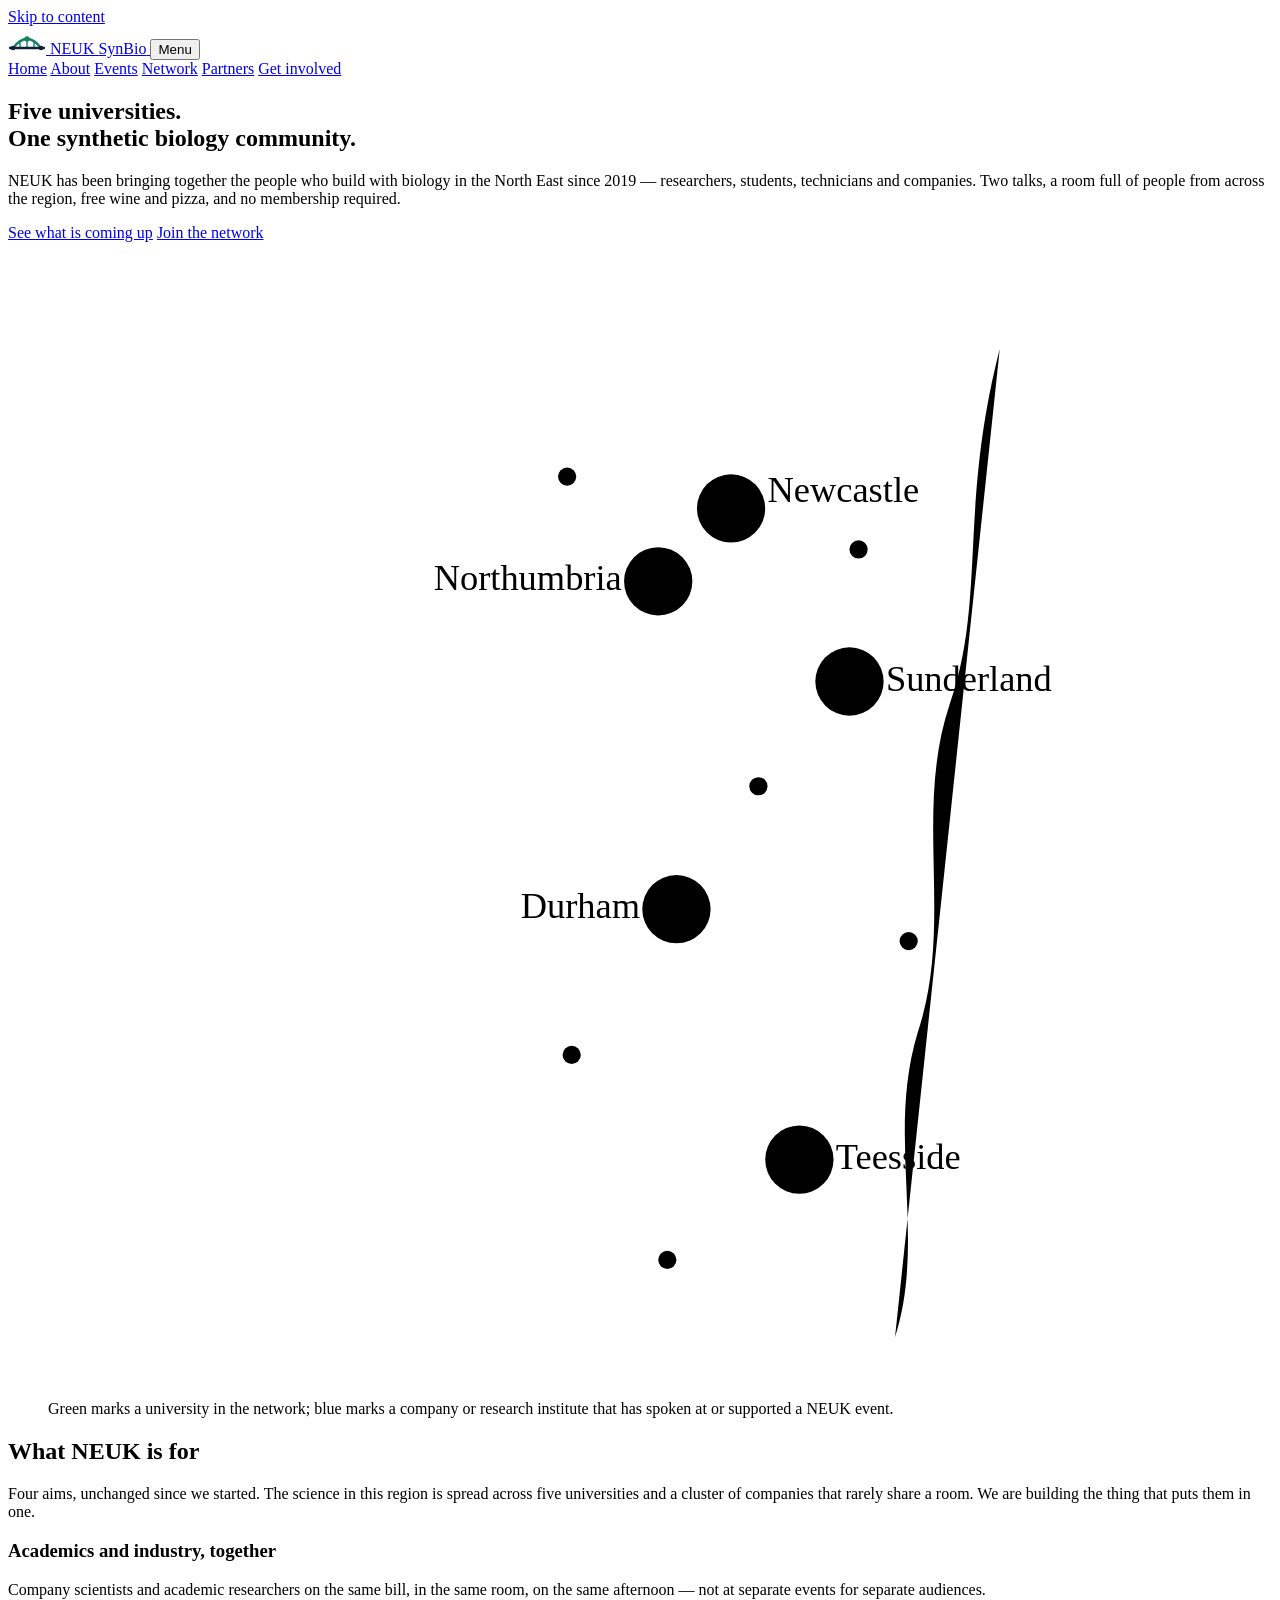
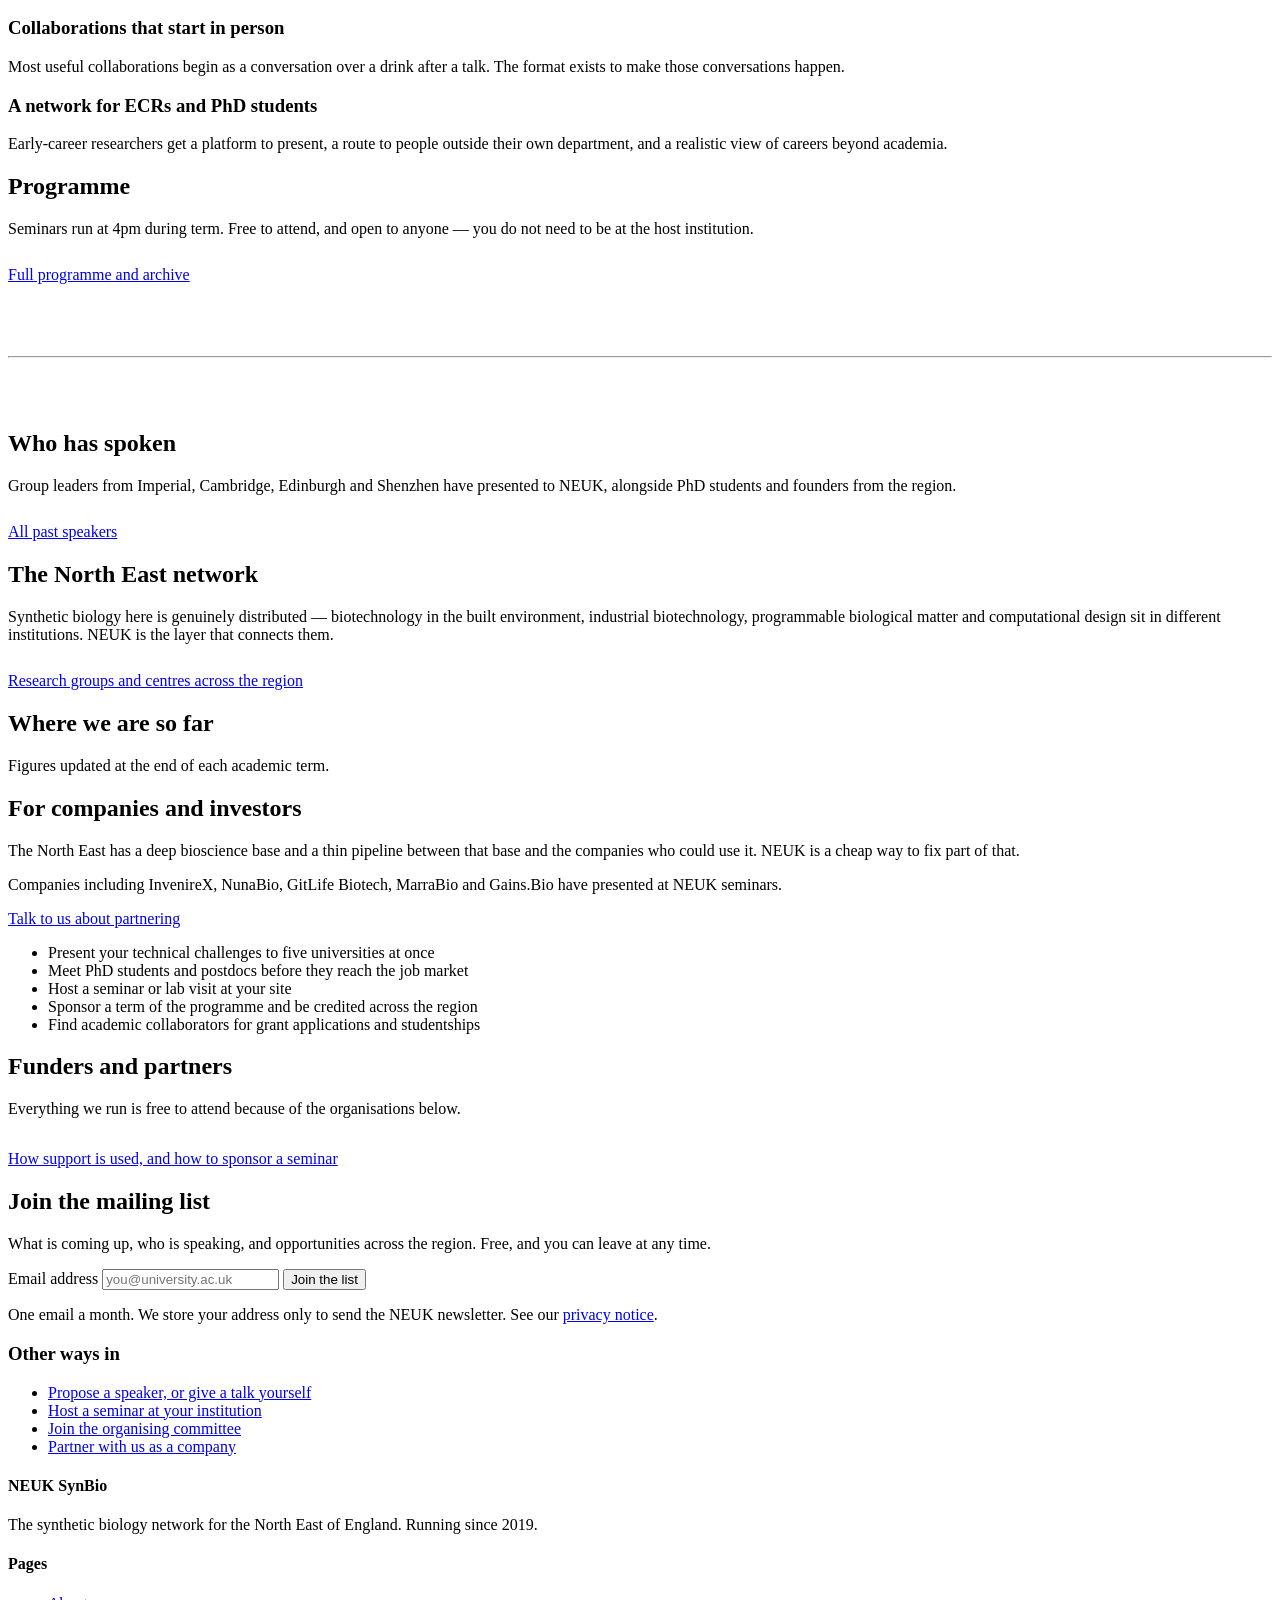
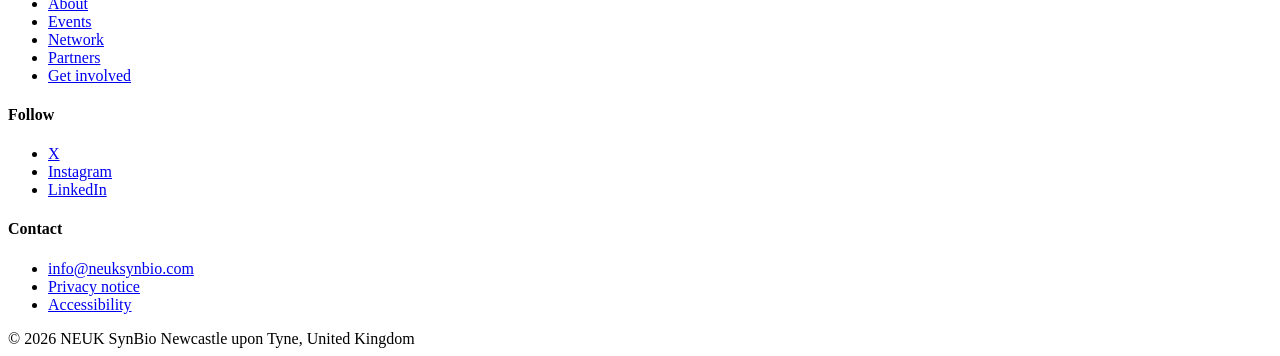
==== index.html @ 9b083d4d "Add files via upload" ====
<!DOCTYPE html>
<html lang="en-GB">
<head>
<meta charset="utf-8">
<meta name="viewport" content="width=device-width, initial-scale=1">
<title>NEUK SynBio &mdash; synthetic biology across the North East of England</title>
<meta name="description" content="NEUK SynBio connects synthetic biology researchers, students and companies across Newcastle, Northumbria, Durham, Sunderland and Teesside. Free seminars since 2019.">
<meta property="og:title" content="NEUK SynBio &mdash; synthetic biology across the North East of England">
<meta property="og:description" content="NEUK SynBio connects synthetic biology researchers, students and companies across Newcastle, Northumbria, Durham, Sunderland and Teesside. Free seminars since 2019.">
<meta property="og:type" content="website">
<meta property="og:locale" content="en_GB">
<link rel="preconnect" href="https://fonts.googleapis.com">
<link rel="preconnect" href="https://fonts.gstatic.com" crossorigin>
<link href="https://fonts.googleapis.com/css2?family=IBM+Plex+Sans:wght@400;500;600&family=Space+Grotesk:wght@500;600;700&display=swap" rel="stylesheet">
<link rel="icon" href="assets/img/favicon.svg" type="image/svg+xml">
<link rel="stylesheet" href="assets/css/styles.css">
</head>

<body>
<a class="skip" href="#main">Skip to content</a>
<header class="site-header">
  <div class="wrap">
    <a class="brand" href="index.html">
      <svg width="38" height="28" viewBox="0 0 38 28" aria-hidden="true" focusable="false">
        <path d="M5 22 Q19 4 33 22" fill="none" stroke="#148457" stroke-width="2.3" stroke-linecap="round"/>
        <path d="M12 15.3V22M19 13.2V22M26 15.3V22" stroke="#0B7E96" stroke-width="1.4"/>
        <path d="M2 22H36" stroke="#0E2033" stroke-width="2.3" stroke-linecap="round"/>
        <circle cx="19" cy="13" r="2.7" fill="#148457"/>
        <circle cx="5" cy="22" r="2.3" fill="#0E2033"/>
        <circle cx="33" cy="22" r="2.3" fill="#0E2033"/>
      </svg>
      NEUK <span>SynBio</span>
    </a>
    <button class="nav-toggle" aria-expanded="false" aria-controls="primary-nav">Menu</button>
    <nav class="nav" id="primary-nav" aria-label="Main">
      <a href="index.html" aria-current="page">Home</a>
      <a href="about.html">About</a>
      <a href="events.html">Events</a>
      <a href="network.html">Network</a>
      <a href="partners.html">Partners</a>
      <a class="btn btn-primary" href="get-involved.html">Get involved</a>
    </nav>
  </div>
</header>

<main id="main">

  <section class="hero">
    <div class="wrap hero-grid">
      <div>
        <h1>Five universities.<br>One synthetic biology community.</h1>
        <p class="hero-lede">
          NEUK has been bringing together the people who build with biology in the
          North East since 2019 &mdash; researchers, students, technicians and companies.
          Two talks, a room full of people from across the region, free wine and pizza,
          and no membership required.
        </p>
        <div class="hero-actions">
          <a class="btn btn-primary" href="events.html">See what is coming up</a>
          <a class="btn btn-secondary" href="get-involved.html">Join the network</a>
        </div>
      </div>

      <figure class="hero-figure">
        <svg viewBox="0 0 520 500" role="img"
             aria-label="Map of the North East of England showing synthetic biology research at Newcastle, Northumbria, Sunderland, Durham and Teesside universities, connected to each other and to industry partners.">
          <path class="map-coast" d="M418 40 C 400 110, 412 150, 396 196 C 380 244, 398 292, 382 340 C 368 386, 386 430, 372 474"/>
          <g>
            <path class="map-edge" d="M300 110 L268 142"/>
            <path class="map-edge" d="M300 110 L352 186"/>
            <path class="map-edge" d="M268 142 L276 286"/>
            <path class="map-edge" d="M352 186 L276 286"/>
            <path class="map-edge" d="M276 286 L330 396"/>
            <path class="map-edge" d="M352 186 L330 396"/>
            <path class="map-edge" d="M300 110 L276 286"/>
            <path class="map-edge" d="M268 142 L228 96"/>
            <path class="map-edge" d="M300 110 L356 128"/>
            <path class="map-edge" d="M352 186 L312 232"/>
            <path class="map-edge" d="M276 286 L230 350"/>
            <path class="map-edge" d="M330 396 L378 300"/>
            <path class="map-edge" d="M330 396 L272 440"/>
          </g>
          <g>
            <circle class="map-node-ind" cx="228" cy="96"  r="4"/>
            <circle class="map-node-ind" cx="356" cy="128" r="4"/>
            <circle class="map-node-ind" cx="312" cy="232" r="4"/>
            <circle class="map-node-ind" cx="230" cy="350" r="4"/>
            <circle class="map-node-ind" cx="378" cy="300" r="4"/>
            <circle class="map-node-ind" cx="272" cy="440" r="4"/>
          </g>
          <g>
            <circle class="map-halo" cx="300" cy="110" r="15"/>
            <circle class="map-node-uni" cx="300" cy="110" r="7"/>
            <text class="map-label" x="316" y="107">Newcastle</text>
            <circle class="map-halo" cx="268" cy="142" r="15"/>
            <circle class="map-node-uni" cx="268" cy="142" r="7"/>
            <text class="map-label" x="252" y="146" text-anchor="end">Northumbria</text>
            <circle class="map-halo" cx="352" cy="186" r="15"/>
            <circle class="map-node-uni" cx="352" cy="186" r="7"/>
            <text class="map-label" x="368" y="190">Sunderland</text>
            <circle class="map-halo" cx="276" cy="286" r="15"/>
            <circle class="map-node-uni" cx="276" cy="286" r="7"/>
            <text class="map-label" x="260" y="290" text-anchor="end">Durham</text>
            <circle class="map-halo" cx="330" cy="396" r="15"/>
            <circle class="map-node-uni" cx="330" cy="396" r="7"/>
            <text class="map-label" x="346" y="400">Teesside</text>
          </g>
        </svg>
        <figcaption>
          Green marks a university in the network; blue marks a company or research
          institute that has spoken at or supported a NEUK event.
        </figcaption>
      </figure>
    </div>
  </section>

  <section class="tight" style="padding-top:0">
    <div class="wrap">
      <div class="next-event" id="next-event"></div>
    </div>
  </section>

  <section>
    <div class="wrap">
      <div class="section-head">
        <h2>What NEUK is for</h2>
        <p>
          Four aims, unchanged since we started. The science in this region is spread
          across five universities and a cluster of companies that rarely share a room.
          We are building the thing that puts them in one.
        </p>
      </div>
      <div class="strands">
        <div class="strand">
          <h3>Academics and industry, together</h3>
          <p>
            Company scientists and academic researchers on the same bill, in the same
            room, on the same afternoon &mdash; not at separate events for separate audiences.
          </p>
        </div>
        <div class="strand">
          <h3>Collaborations that start in person</h3>
          <p>
            Most useful collaborations begin as a conversation over a drink after a talk.
            The format exists to make those conversations happen.
          </p>
        </div>
        <div class="strand">
          <h3>A network for ECRs and PhD students</h3>
          <p>
            Early-career researchers get a platform to present, a route to people outside
            their own department, and a realistic view of careers beyond academia.
          </p>
        </div>
      </div>
    </div>
  </section>

  <section class="band-surface">
    <div class="wrap">
      <div class="section-head">
        <h2>Programme</h2>
        <p>Seminars run at 4pm during term. Free to attend, and open to anyone &mdash; you do not need to be at the host institution.</p>
      </div>
      <ul class="event-list" id="home-upcoming"></ul>
      <p style="margin-top:1.75rem"><a href="events.html">Full programme and archive</a></p>

      <hr class="rule" style="margin:clamp(3rem,6vw,4.5rem) 0">

      <div class="section-head">
        <h2>Who has spoken</h2>
        <p>
          Group leaders from Imperial, Cambridge, Edinburgh and Shenzhen have presented
          to NEUK, alongside PhD students and founders from the region.
        </p>
      </div>
      <div class="card-grid" id="speakers"></div>
      <p style="margin-top:1.75rem"><a href="events.html#speakers">All past speakers</a></p>
    </div>
  </section>

  <section>
    <div class="wrap">
      <div class="section-head">
        <h2>The North East network</h2>
        <p>
          Synthetic biology here is genuinely distributed &mdash; biotechnology in the built
          environment, industrial biotechnology, programmable biological matter and
          computational design sit in different institutions. NEUK is the layer that connects them.
        </p>
      </div>
      <div class="institutions" id="institutions"></div>
      <p style="margin-top:1.75rem"><a href="network.html">Research groups and centres across the region</a></p>
    </div>
  </section>

  <section class="band-ink" id="impact">
    <div class="wrap">
      <div class="section-head">
        <h2>Where we are so far</h2>
        <p>Figures updated at the end of each academic term.</p>
      </div>
      <div class="figures" id="figures"></div>
    </div>
  </section>

  <section class="band-surface">
    <div class="wrap split">
      <div>
        <h2>For companies and investors</h2>
        <p>
          The North East has a deep bioscience base and a thin pipeline between that base
          and the companies who could use it. NEUK is a cheap way to fix part of that.
        </p>
        <p>
          Companies including InvenireX, NunaBio, GitLife Biotech, MarraBio and Gains.Bio
          have presented at NEUK seminars.
        </p>
        <p style="margin-bottom:0">
          <a class="btn btn-secondary" href="get-involved.html#industry">Talk to us about partnering</a>
        </p>
      </div>
      <div>
        <ul class="checklist">
          <li>Present your technical challenges to five universities at once</li>
          <li>Meet PhD students and postdocs before they reach the job market</li>
          <li>Host a seminar or lab visit at your site</li>
          <li>Sponsor a term of the programme and be credited across the region</li>
          <li>Find academic collaborators for grant applications and studentships</li>
        </ul>
      </div>
    </div>
  </section>

  <section>
    <div class="wrap">
      <div class="section-head">
        <h2>Funders and partners</h2>
        <p>Everything we run is free to attend because of the organisations below.</p>
      </div>
      <div id="partners"></div>
      <p style="margin-top:2rem"><a href="partners.html">How support is used, and how to sponsor a seminar</a></p>
    </div>
  </section>

  <section class="band-ink" id="get-involved">
    <div class="wrap split">
      <div>
        <h2>Join the mailing list</h2>
        <p>
          What is coming up, who is speaking, and opportunities across the region.
          Free, and you can leave at any time.
        </p>
        <form class="signup" data-form="mailing list signup">
          <label class="visually-hidden" for="email">Email address</label>
          <input type="email" id="email" name="email" placeholder="you@university.ac.uk" required>
          <input type="hidden" name="_subject" value="NEUK mailing list signup">
          <button class="btn btn-primary" type="submit">Join the list</button>
        </form>
        <p class="form-note">
          One email a month. We store your address only to send the NEUK newsletter.
          See our <a href="privacy.html">privacy notice</a>.
        </p>
      </div>
      <div>
        <h3>Other ways in</h3>
        <ul class="checklist">
          <li><a href="get-involved.html#speak">Propose a speaker, or give a talk yourself</a></li>
          <li><a href="get-involved.html#host">Host a seminar at your institution</a></li>
          <li><a href="get-involved.html#committee">Join the organising committee</a></li>
          <li><a href="get-involved.html#industry">Partner with us as a company</a></li>
        </ul>
      </div>
    </div>
  </section>
</main>

<footer class="site-footer">
  <div class="wrap">
    <div class="footer-grid">
      <div>
        <h4>NEUK SynBio</h4>
        <p style="margin:0">The synthetic biology network for the North East of England. Running since 2019.</p>
      </div>
      <div>
        <h4>Pages</h4>
        <ul>
          <li><a href="about.html">About</a></li>
          <li><a href="events.html">Events</a></li>
          <li><a href="network.html">Network</a></li>
          <li><a href="partners.html">Partners</a></li>
          <li><a href="get-involved.html">Get involved</a></li>
        </ul>
      </div>
      <div>
        <h4>Follow</h4>
        <ul>
          <li><a data-social="twitter" href="https://x.com/neuk_synbio" rel="noopener">X</a></li>
          <li><a data-social="instagram" href="https://www.instagram.com/neuksynbio/" rel="noopener">Instagram</a></li>
          <li><a data-social="linkedin" href="#" rel="noopener">LinkedIn</a></li>
        </ul>
      </div>
      <div>
        <h4>Contact</h4>
        <ul>
          <li><a href="mailto:info@neuksynbio.com">info@neuksynbio.com</a></li>
          <li><a href="privacy.html">Privacy notice</a></li>
          <li><a href="accessibility.html">Accessibility</a></li>
        </ul>
      </div>
    </div>
    <div class="footer-bottom">
      <span>&copy; <span id="year">2026</span> NEUK SynBio</span>
      <span>Newcastle upon Tyne, United Kingdom</span>
    </div>
  </div>
</footer>

<script src="assets/js/data.js"></script>
<script src="assets/js/site.js"></script>
</body>
</html>
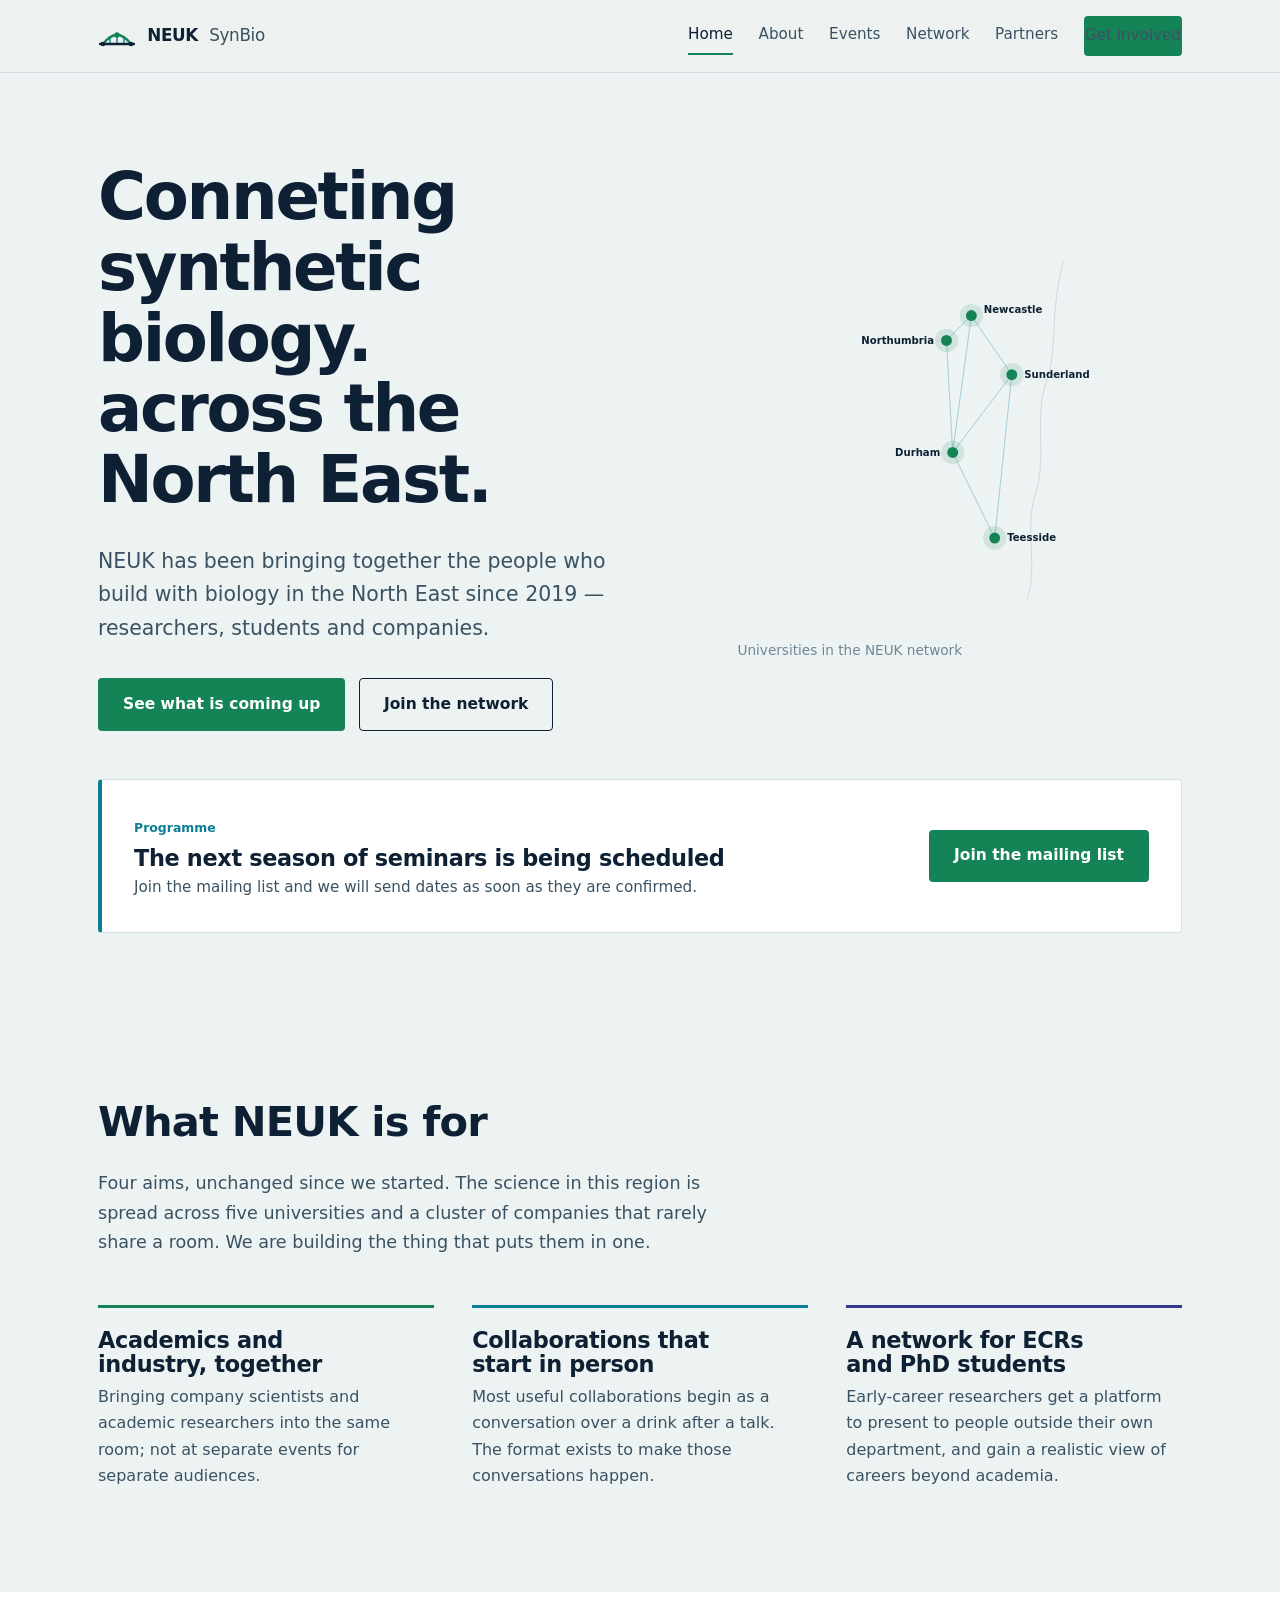
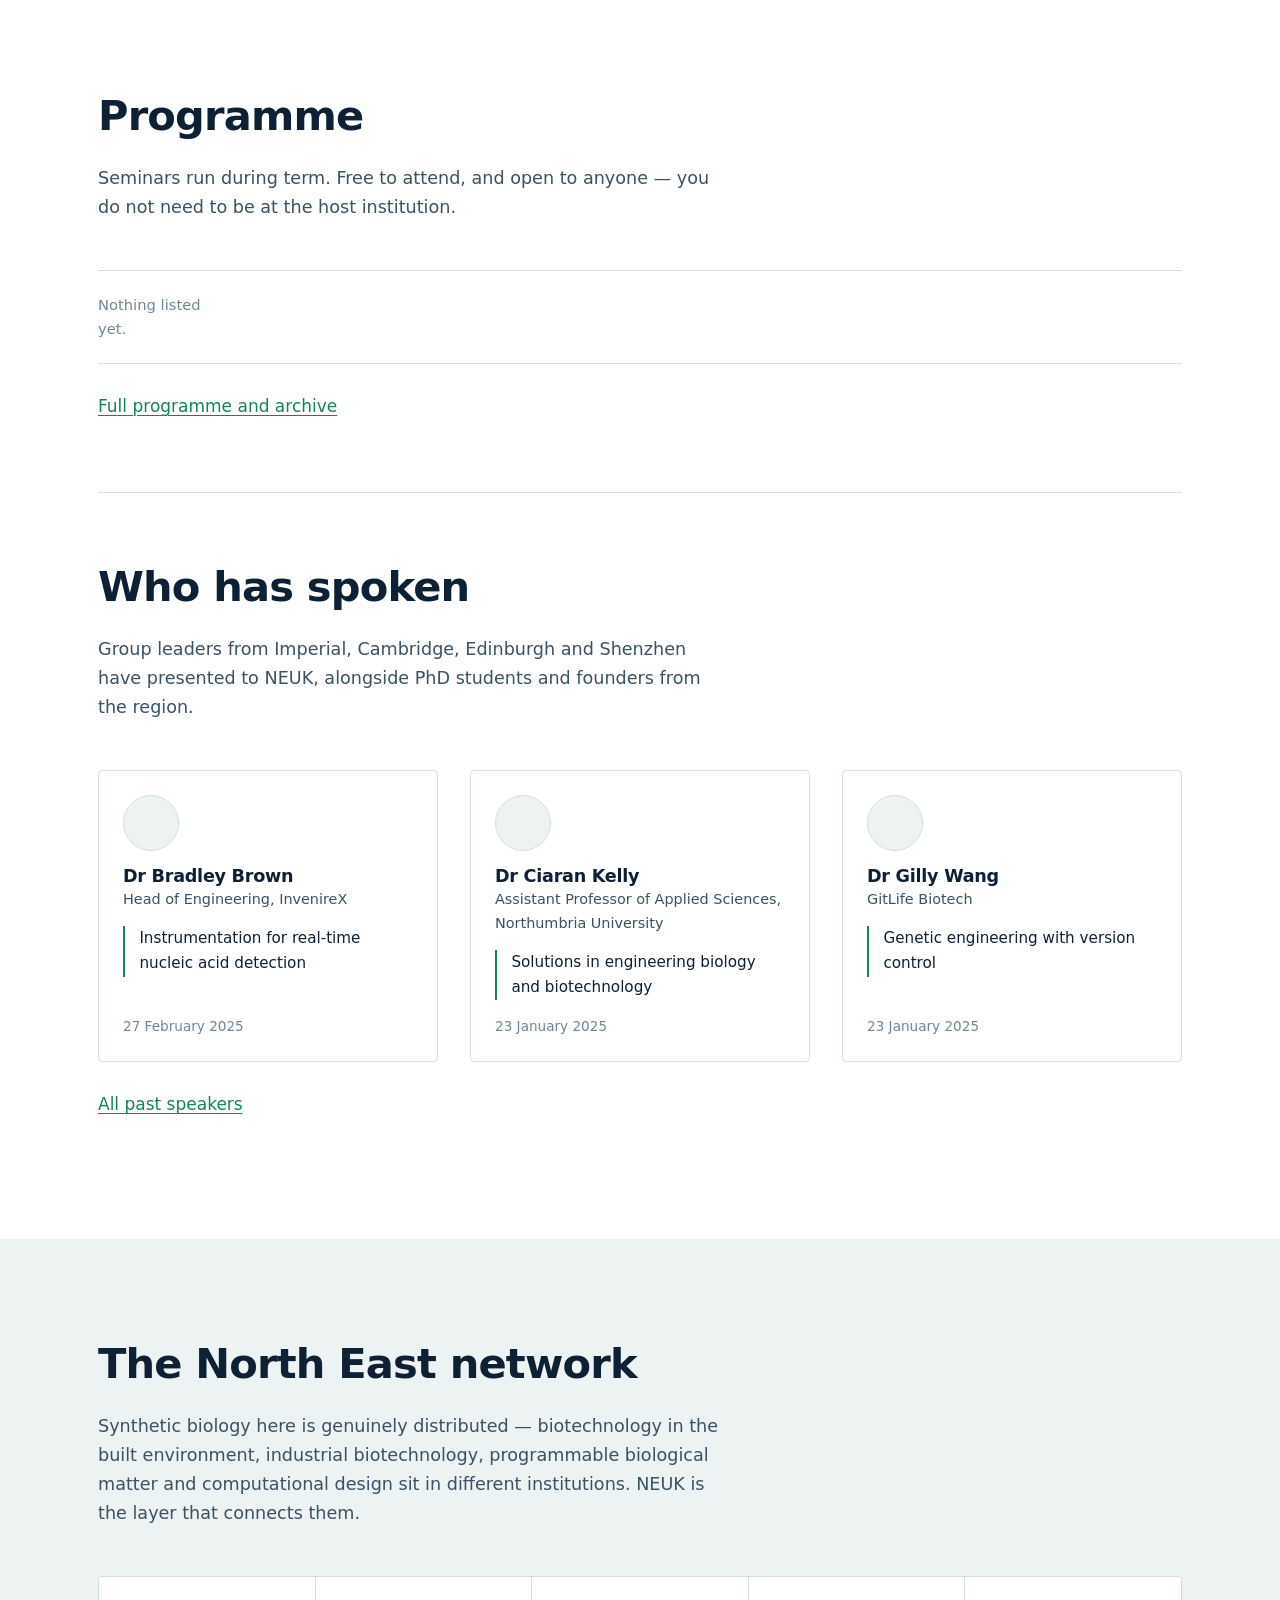
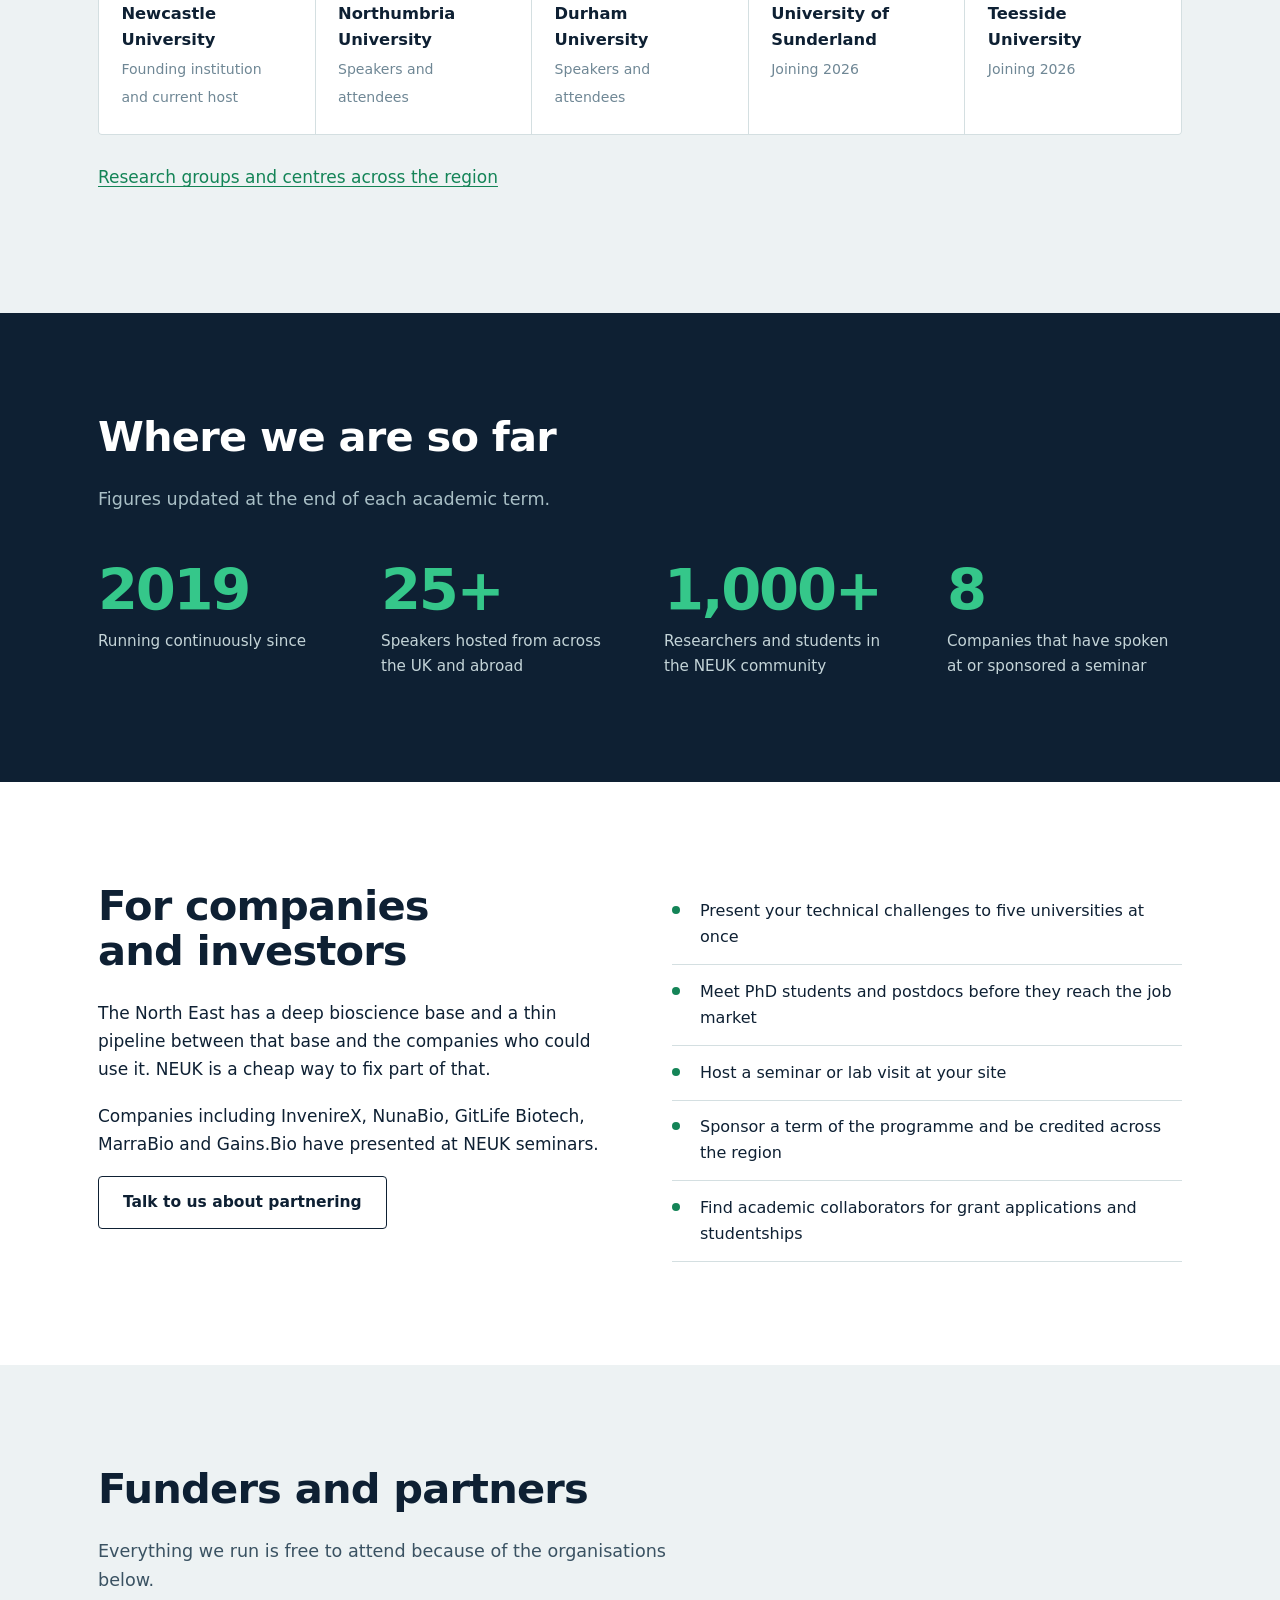
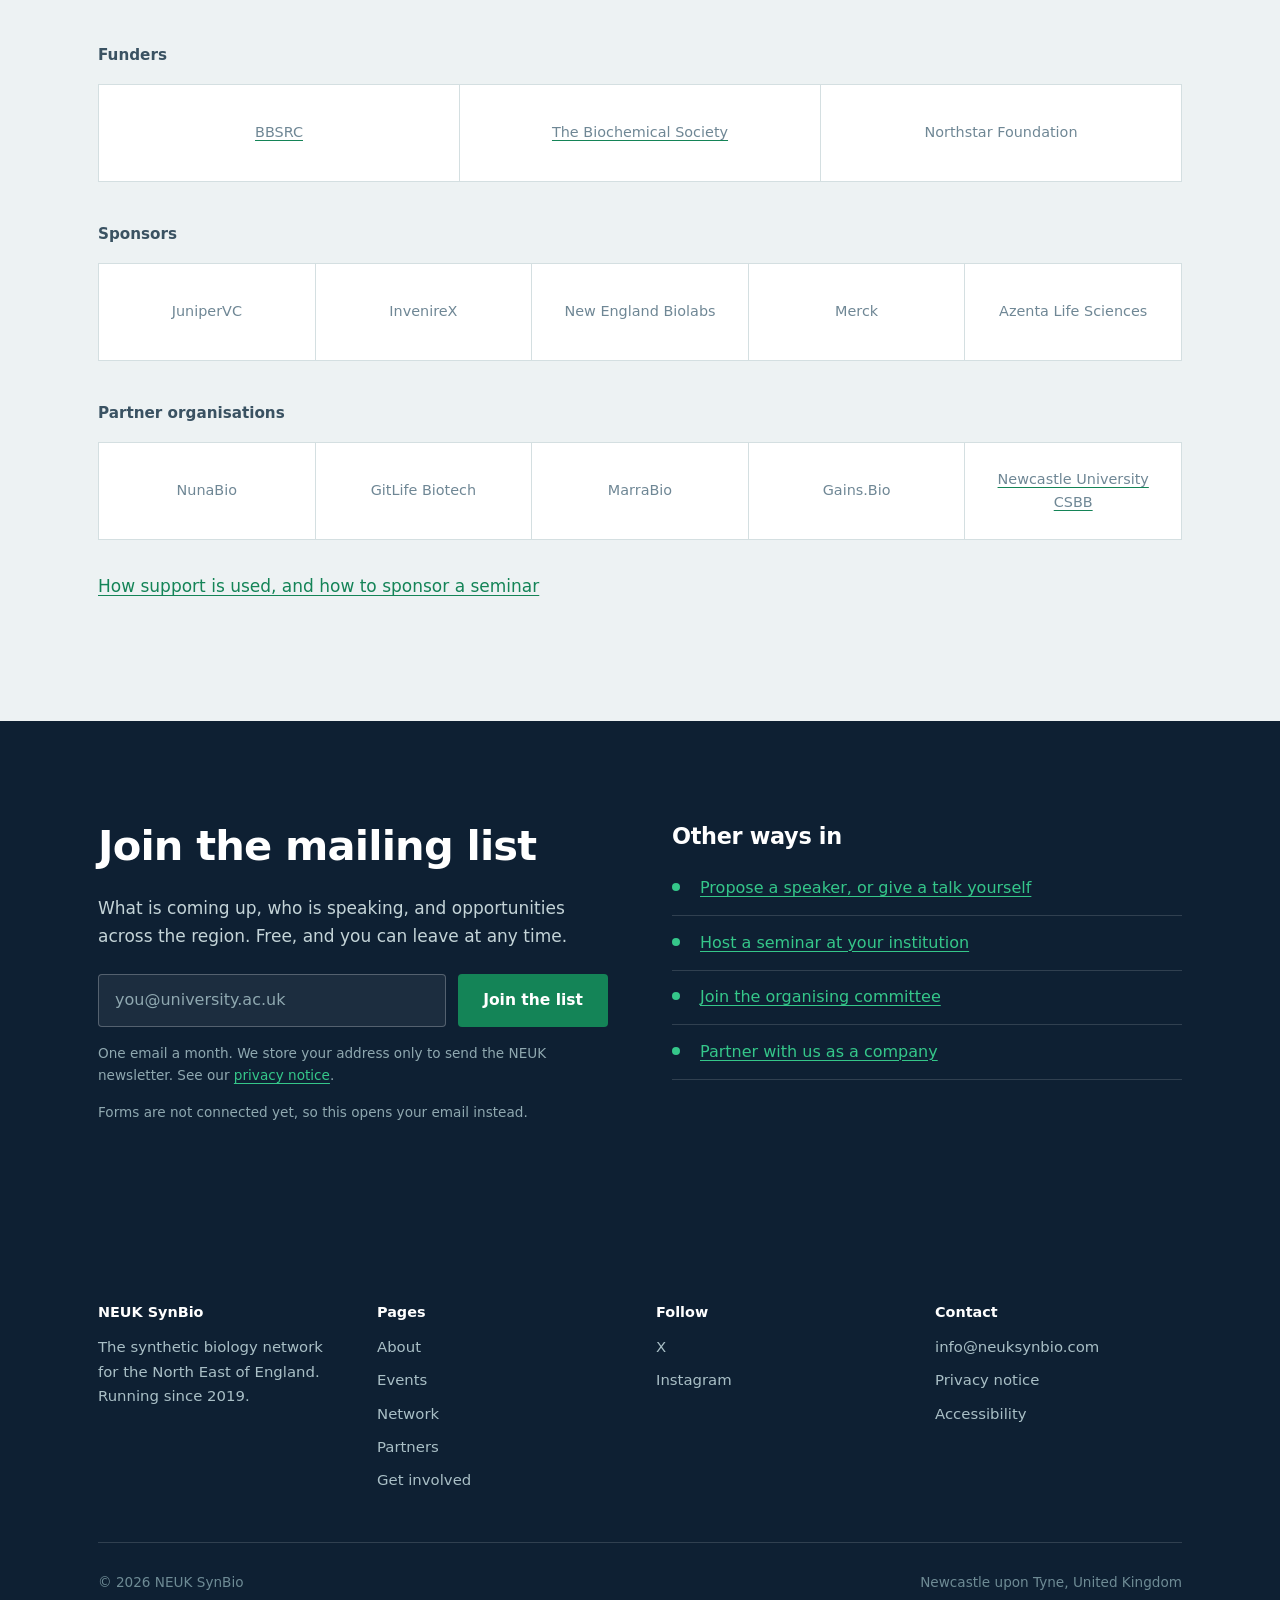
==== commit a1159083: "Revise text in index.html for improved messaging Updated text content for clarity and conciseness." ====
--- a/index.html
+++ b/index.html
@@ -48,12 +48,10 @@
   <section class="hero">
     <div class="wrap hero-grid">
       <div>
-        <h1>Five universities.<br>One synthetic biology community.</h1>
+        <h1>Conneting synthetic biology.<br>across the North East.</h1>
         <p class="hero-lede">
           NEUK has been bringing together the people who build with biology in the
-          North East since 2019 &mdash; researchers, students, technicians and companies.
-          Two talks, a room full of people from across the region, free wine and pizza,
-          and no membership required.
+          North East since 2019 &mdash; researchers, students and companies.
         </p>
         <div class="hero-actions">
           <a class="btn btn-primary" href="events.html">See what is coming up</a>
@@ -73,20 +71,6 @@
             <path class="map-edge" d="M276 286 L330 396"/>
             <path class="map-edge" d="M352 186 L330 396"/>
             <path class="map-edge" d="M300 110 L276 286"/>
-            <path class="map-edge" d="M268 142 L228 96"/>
-            <path class="map-edge" d="M300 110 L356 128"/>
-            <path class="map-edge" d="M352 186 L312 232"/>
-            <path class="map-edge" d="M276 286 L230 350"/>
-            <path class="map-edge" d="M330 396 L378 300"/>
-            <path class="map-edge" d="M330 396 L272 440"/>
-          </g>
-          <g>
-            <circle class="map-node-ind" cx="228" cy="96"  r="4"/>
-            <circle class="map-node-ind" cx="356" cy="128" r="4"/>
-            <circle class="map-node-ind" cx="312" cy="232" r="4"/>
-            <circle class="map-node-ind" cx="230" cy="350" r="4"/>
-            <circle class="map-node-ind" cx="378" cy="300" r="4"/>
-            <circle class="map-node-ind" cx="272" cy="440" r="4"/>
           </g>
           <g>
             <circle class="map-halo" cx="300" cy="110" r="15"/>
@@ -107,8 +91,7 @@
           </g>
         </svg>
         <figcaption>
-          Green marks a university in the network; blue marks a company or research
-          institute that has spoken at or supported a NEUK event.
+          Universities in the NEUK network
         </figcaption>
       </figure>
     </div>
@@ -134,8 +117,8 @@
         <div class="strand">
           <h3>Academics and industry, together</h3>
           <p>
-            Company scientists and academic researchers on the same bill, in the same
-            room, on the same afternoon &mdash; not at separate events for separate audiences.
+            Bringing company scientists and academic researchers into the same
+            room; not at separate events for separate audiences.
           </p>
         </div>
         <div class="strand">
@@ -148,8 +131,8 @@
         <div class="strand">
           <h3>A network for ECRs and PhD students</h3>
           <p>
-            Early-career researchers get a platform to present, a route to people outside
-            their own department, and a realistic view of careers beyond academia.
+            Early-career researchers get a platform to present to people outside
+            their own department, and gain a realistic view of careers beyond academia.
           </p>
         </div>
       </div>
@@ -160,7 +143,7 @@
     <div class="wrap">
       <div class="section-head">
         <h2>Programme</h2>
-        <p>Seminars run at 4pm during term. Free to attend, and open to anyone &mdash; you do not need to be at the host institution.</p>
+        <p>Seminars run during term. Free to attend, and open to anyone &mdash; you do not need to be at the host institution.</p>
       </div>
       <ul class="event-list" id="home-upcoming"></ul>
       <p style="margin-top:1.75rem"><a href="events.html">Full programme and archive</a></p>
--- a/assets/css/styles.css
+++ b/assets/css/styles.css
@@ -0,0 +1,613 @@
+/* ============================================================
+   NEUK SynBio — stylesheet
+   Edit colours and fonts in the :root block below.
+   Everything else you can leave alone.
+   ============================================================ */
+
+:root {
+  /* --- Colour ---------------------------------------------- */
+  /* Taken from NEUK's existing logos: the green/cyan of the helix mark
+     and the indigo of the Tyne Bridge mark. Darkened where needed so
+     text and buttons meet WCAG AA contrast. */
+  --ink:        #0E2033;   /* deep navy — text, dark sections     */
+  --ink-2:      #3A5262;   /* secondary text                      */
+  --ink-3:      #6F8795;   /* muted text, captions                */
+  --paper:      #EDF2F3;   /* page background                     */
+  --surface:    #FFFFFF;   /* cards, panels                       */
+  --line:       #D4DFE1;   /* hairlines, borders                  */
+
+  --brand:       #148457;  /* NEUK green — links, buttons, nodes  */
+  --brand-light: #35C78A;  /* the same green, for dark backgrounds*/
+  --accent:      #0B7E96;  /* cyan — "next event", network edges  */
+  --deep:        #343A8F;  /* bridge indigo — industry, structure */
+
+  --focus:      #35C78A;
+
+  /* --- Type ------------------------------------------------ */
+  --display: 'Space Grotesk', 'Segoe UI', system-ui, sans-serif;
+  --body:    'IBM Plex Sans', system-ui, -apple-system, sans-serif;
+
+  /* --- Layout ---------------------------------------------- */
+  --wrap: 1180px;
+  --gutter: clamp(1.25rem, 4vw, 3rem);
+  --radius: 4px;
+}
+
+/* ============================================================
+   Base
+   ============================================================ */
+
+*, *::before, *::after { box-sizing: border-box; }
+
+html { scroll-behavior: smooth; }
+@media (prefers-reduced-motion: reduce) {
+  html { scroll-behavior: auto; }
+  *, *::before, *::after {
+    animation-duration: .01ms !important;
+    animation-iteration-count: 1 !important;
+    transition-duration: .01ms !important;
+  }
+}
+
+body {
+  margin: 0;
+  background: var(--paper);
+  color: var(--ink);
+  font-family: var(--body);
+  font-size: 1.0625rem;
+  line-height: 1.65;
+  font-feature-settings: 'tnum' 0;
+  -webkit-font-smoothing: antialiased;
+}
+
+h1, h2, h3, h4 {
+  font-family: var(--display);
+  font-weight: 600;
+  line-height: 1.08;
+  letter-spacing: -0.02em;
+  margin: 0 0 .6em;
+  text-wrap: balance;
+}
+
+h1 { font-size: clamp(2.4rem, 5.6vw, 4.1rem); letter-spacing: -0.035em; }
+h2 { font-size: clamp(1.75rem, 3.4vw, 2.6rem); }
+h3 { font-size: clamp(1.15rem, 1.9vw, 1.4rem); letter-spacing: -0.015em; }
+
+p { margin: 0 0 1.1em; max-width: 68ch; }
+
+a { color: var(--brand); text-decoration-thickness: 1px; text-underline-offset: 3px; }
+a:hover { color: var(--ink); }
+
+:focus-visible {
+  outline: 3px solid var(--focus);
+  outline-offset: 3px;
+  border-radius: 2px;
+}
+
+img, svg { max-width: 100%; }
+
+.wrap {
+  width: 100%;
+  max-width: var(--wrap);
+  margin-inline: auto;
+  padding-inline: var(--gutter);
+}
+
+.skip {
+  position: absolute; left: -9999px;
+  background: var(--ink); color: #fff;
+  padding: .75rem 1.25rem; z-index: 200;
+}
+.skip:focus { left: 1rem; top: 1rem; }
+
+/* ============================================================
+   Header
+   ============================================================ */
+
+.site-header {
+  position: sticky; top: 0; z-index: 100;
+  background: rgba(237, 242, 241, .88);
+  backdrop-filter: blur(10px);
+  border-bottom: 1px solid var(--line);
+}
+
+.site-header .wrap {
+  display: flex; align-items: center; gap: 2rem;
+  min-height: 72px;
+}
+
+.brand {
+  display: inline-flex; align-items: center; gap: .7rem;
+  text-decoration: none; color: var(--ink);
+  font-family: var(--display); font-weight: 700;
+  font-size: 1.05rem; letter-spacing: -0.02em;
+  margin-right: auto;
+}
+.brand span { font-weight: 400; color: var(--ink-2); }
+.brand:hover { color: var(--ink); }
+
+.nav { display: flex; align-items: center; gap: 1.6rem; }
+.nav a {
+  color: var(--ink-2); text-decoration: none;
+  font-size: .95rem; font-weight: 500;
+  padding: .35rem 0;
+  border-bottom: 2px solid transparent;
+}
+.nav a:hover, .nav a[aria-current="page"] {
+  color: var(--ink); border-bottom-color: var(--brand);
+}
+
+.nav-toggle {
+  display: none;
+  background: none; border: 1px solid var(--line);
+  border-radius: var(--radius);
+  padding: .5rem .7rem; cursor: pointer;
+  font: inherit; font-size: .9rem; color: var(--ink);
+}
+
+@media (max-width: 860px) {
+  .nav-toggle { display: block; }
+  .nav {
+    display: none;
+    position: absolute; inset: 72px 0 auto 0;
+    flex-direction: column; align-items: stretch; gap: 0;
+    background: var(--surface);
+    border-bottom: 1px solid var(--line);
+    padding: .5rem var(--gutter) 1.25rem;
+  }
+  .nav.open { display: flex; }
+  .nav a { padding: .85rem 0; border-bottom: 1px solid var(--line); }
+  .nav .btn { margin-top: .9rem; text-align: center; border-bottom: none; }
+}
+
+/* ============================================================
+   Buttons
+   ============================================================ */
+
+.btn {
+  display: inline-block;
+  font-family: var(--body); font-weight: 600; font-size: .97rem;
+  padding: .78rem 1.5rem;
+  border-radius: var(--radius);
+  border: 1.5px solid transparent;
+  text-decoration: none;
+  cursor: pointer;
+  transition: background-color .15s, color .15s, border-color .15s;
+}
+.btn-primary { background: var(--brand); color: #fff; }
+.btn-primary:hover { background: #0E6440; color: #fff; }
+.btn-secondary { background: transparent; color: var(--ink); border-color: var(--ink); }
+.btn-secondary:hover { background: var(--ink); color: var(--paper); }
+.btn-onDark { background: transparent; color: var(--paper); border-color: rgba(255,255,255,.45); }
+.btn-onDark:hover { background: var(--paper); color: var(--ink); }
+
+/* ============================================================
+   Section rhythm
+   ============================================================ */
+
+section { padding-block: clamp(3.5rem, 8vw, 6.5rem); }
+section.tight { padding-block: clamp(2.5rem, 5vw, 4rem); }
+
+.band-ink { background: var(--ink); color: var(--paper); }
+.band-ink h2, .band-ink h3 { color: #fff; }
+.band-ink p { color: #C4D4D8; }
+.band-ink a { color: var(--brand-light); }
+
+.band-surface { background: var(--surface); }
+
+.section-head { max-width: 58ch; margin-bottom: clamp(2rem, 4vw, 3rem); }
+.section-head p { color: var(--ink-2); font-size: 1.1rem; }
+.band-ink .section-head p { color: #A9BFC6; }
+
+.rule {
+  height: 1px; background: var(--line);
+  border: 0; margin: 0;
+}
+
+/* ============================================================
+   Hero — headline + live network map
+   ============================================================ */
+
+.hero { padding-block: clamp(3rem, 7vw, 5.5rem) clamp(2rem, 4vw, 3rem); }
+
+.hero-grid {
+  display: grid;
+  grid-template-columns: minmax(0, 1.05fr) minmax(0, .95fr);
+  gap: clamp(2rem, 5vw, 4.5rem);
+  align-items: center;
+}
+
+.hero h1 { margin-bottom: .45em; }
+
+.hero-lede {
+  font-size: clamp(1.1rem, 1.6vw, 1.28rem);
+  color: var(--ink-2);
+  max-width: 46ch;
+}
+
+.hero-actions { display: flex; flex-wrap: wrap; gap: .85rem; margin-top: 2rem; }
+
+.hero-figure { position: relative; }
+.hero-figure figcaption {
+  font-size: .85rem; color: var(--ink-3);
+  margin-top: .75rem; max-width: 34ch;
+}
+
+@media (max-width: 900px) {
+  .hero-grid { grid-template-columns: 1fr; }
+  .hero-figure { max-width: 420px; }
+}
+
+/* map internals */
+.map-edge {
+  stroke: var(--accent); stroke-width: 1.1; fill: none; opacity: .38;
+  stroke-dasharray: 400; stroke-dashoffset: 400;
+  animation: draw 1.5s ease-out forwards;
+}
+.map-edge:nth-of-type(even) { animation-delay: .18s; }
+@keyframes draw { to { stroke-dashoffset: 0; } }
+@media (prefers-reduced-motion: reduce) {
+  .map-edge { stroke-dashoffset: 0; animation: none; }
+}
+.map-node-uni { fill: var(--brand); }
+.map-node-ind { fill: var(--deep); }
+.map-halo { fill: var(--brand); opacity: .13; }
+.map-label {
+  font-family: var(--body); font-size: 13px; font-weight: 600;
+  fill: var(--ink);
+}
+.map-coast { fill: none; stroke: var(--ink-3); stroke-width: 1; opacity: .3; }
+
+/* ============================================================
+   Next event strip
+   ============================================================ */
+
+.next-event {
+  background: var(--surface);
+  border: 1px solid var(--line);
+  border-left: 4px solid var(--accent);
+  border-radius: var(--radius);
+  padding: clamp(1.5rem, 3vw, 2rem);
+  display: grid;
+  grid-template-columns: auto 1fr auto;
+  gap: clamp(1.25rem, 3vw, 2.5rem);
+  align-items: center;
+}
+.next-event .when {
+  text-align: center; min-width: 76px;
+  border-right: 1px solid var(--line); padding-right: 1.5rem;
+}
+.next-event .when .d {
+  font-family: var(--display); font-size: 2.4rem; font-weight: 700;
+  line-height: 1; display: block; letter-spacing: -0.04em;
+}
+.next-event .when .m { font-size: .9rem; color: var(--ink-2); }
+.next-event h3 { margin-bottom: .3rem; }
+.next-event .meta { color: var(--ink-2); font-size: .95rem; margin: 0; }
+.next-event .tag {
+  display: inline-block; font-size: .78rem; font-weight: 600;
+  color: var(--accent); margin-bottom: .5rem;
+}
+
+@media (max-width: 780px) {
+  .next-event { grid-template-columns: 1fr; }
+  .next-event .when {
+    text-align: left; border-right: none; padding-right: 0;
+    border-bottom: 1px solid var(--line); padding-bottom: .85rem;
+    display: flex; align-items: baseline; gap: .5rem;
+  }
+  .next-event .when .d { font-size: 1.9rem; }
+}
+
+/* ============================================================
+   Three strands
+   ============================================================ */
+
+.strands {
+  display: grid;
+  grid-template-columns: repeat(auto-fit, minmax(240px, 1fr));
+  gap: clamp(1.5rem, 3vw, 3rem);
+}
+.strand { border-top: 3px solid var(--brand); padding-top: 1.25rem; }
+.strand:nth-child(2) { border-top-color: var(--accent); }
+.strand:nth-child(3) { border-top-color: var(--deep); }
+.strand h3 { margin-bottom: .5rem; }
+.strand p { color: var(--ink-2); font-size: 1rem; margin-bottom: 0; }
+
+/* ============================================================
+   Institutions
+   ============================================================ */
+
+.institutions {
+  display: grid;
+  grid-template-columns: repeat(auto-fit, minmax(190px, 1fr));
+  gap: 1px;
+  background: var(--line);
+  border: 1px solid var(--line);
+  border-radius: var(--radius);
+  overflow: hidden;
+}
+.institution {
+  background: var(--surface);
+  padding: 1.5rem 1.4rem;
+}
+.institution strong { display: block; font-family: var(--display); font-size: 1.02rem; }
+.institution span { font-size: .88rem; color: var(--ink-3); }
+
+/* ============================================================
+   Speaker / event cards
+   ============================================================ */
+
+.card-grid {
+  display: grid;
+  grid-template-columns: repeat(auto-fill, minmax(260px, 1fr));
+  gap: clamp(1.25rem, 2.5vw, 2rem);
+}
+
+.speaker-card {
+  background: var(--surface);
+  border: 1px solid var(--line);
+  border-radius: var(--radius);
+  padding: 1.5rem;
+  display: flex; flex-direction: column;
+}
+.speaker-card .pic {
+  width: 56px; height: 56px; border-radius: 50%;
+  background: var(--paper); border: 1px solid var(--line);
+  object-fit: cover; margin-bottom: 1rem;
+}
+.speaker-card h3 { font-size: 1.1rem; margin-bottom: .15rem; }
+.speaker-card .role { font-size: .9rem; color: var(--ink-2); margin: 0 0 .9rem; }
+.speaker-card .talk {
+  font-size: .95rem; color: var(--ink); margin: 0 0 .9rem;
+  padding-left: .9rem; border-left: 2px solid var(--brand);
+}
+.speaker-card .date { font-size: .85rem; color: var(--ink-3); margin: auto 0 0; }
+
+/* ============================================================
+   Event list (used on events page + homepage)
+   ============================================================ */
+
+.event-list { list-style: none; margin: 0; padding: 0; }
+.event-row {
+  display: grid;
+  grid-template-columns: 130px 1fr auto;
+  gap: 1.5rem; align-items: baseline;
+  padding: 1.35rem 0;
+  border-bottom: 1px solid var(--line);
+}
+.event-row:first-child { border-top: 1px solid var(--line); }
+.event-row .e-date { color: var(--ink-2); font-size: .95rem; font-variant-numeric: tabular-nums; }
+.event-row h3 { font-size: 1.1rem; margin-bottom: .25rem; }
+.event-row .e-meta { font-size: .92rem; color: var(--ink-3); margin: 0; }
+@media (max-width: 700px) {
+  .event-row { grid-template-columns: 1fr; gap: .4rem; }
+}
+
+/* ============================================================
+   Numbers for funders
+   ============================================================ */
+
+.figures {
+  display: grid;
+  grid-template-columns: repeat(auto-fit, minmax(160px, 1fr));
+  gap: clamp(1.5rem, 4vw, 3rem);
+}
+.figure .n {
+  font-family: var(--display); font-weight: 700;
+  font-size: clamp(2.6rem, 5vw, 3.6rem);
+  line-height: 1; letter-spacing: -0.04em;
+  color: var(--brand-light);
+  font-variant-numeric: tabular-nums;
+  display: block;
+}
+.figure p { font-size: .95rem; margin: .6rem 0 0; max-width: 24ch; }
+
+/* ============================================================
+   Split panel (industry)
+   ============================================================ */
+
+.split {
+  display: grid;
+  grid-template-columns: repeat(auto-fit, minmax(300px, 1fr));
+  gap: clamp(2rem, 5vw, 4rem);
+  align-items: start;
+}
+.checklist { list-style: none; margin: 0; padding: 0; }
+.checklist li {
+  padding: .85rem 0 .85rem 1.75rem;
+  border-bottom: 1px solid var(--line);
+  position: relative;
+  font-size: 1rem;
+}
+.checklist li::before {
+  content: ''; position: absolute; left: 0; top: 1.35rem;
+  width: 8px; height: 8px; border-radius: 50%;
+  background: var(--brand);
+}
+.band-ink .checklist li { border-bottom-color: rgba(255,255,255,.14); color: #D7E4E7; }
+.band-ink .checklist li::before { background: var(--brand-light); }
+
+/* ============================================================
+   Partner logo wall
+   ============================================================ */
+
+.logo-wall {
+  display: grid;
+  grid-template-columns: repeat(auto-fit, minmax(150px, 1fr));
+  gap: 1px; background: var(--line);
+  border: 1px solid var(--line);
+}
+.logo-cell {
+  background: var(--surface);
+  min-height: 96px;
+  display: grid; place-items: center;
+  padding: 1.25rem;
+  text-align: center;
+}
+.logo-cell img { max-height: 46px; width: auto; }
+.logo-cell span { font-size: .9rem; color: var(--ink-3); font-weight: 500; }
+
+.tier-label {
+  font-size: .95rem; font-weight: 600; color: var(--ink-2);
+  margin: 2.5rem 0 1rem;
+}
+.tier-label:first-of-type { margin-top: 0; }
+
+/* ============================================================
+   Sign-up
+   ============================================================ */
+
+.signup {
+  display: flex; flex-wrap: wrap; gap: .75rem;
+  margin-top: 1.5rem; max-width: 520px;
+}
+.signup input[type="email"] {
+  flex: 1 1 260px;
+  font: inherit; font-size: 1rem;
+  padding: .78rem 1rem;
+  border: 1.5px solid var(--line);
+  border-radius: var(--radius);
+  background: var(--surface); color: var(--ink);
+}
+.signup input::placeholder { color: var(--ink-3); }
+.form-note { font-size: .85rem; color: var(--ink-3); margin-top: .9rem; }
+.band-ink .form-note { color: #8FA8B0; }
+.band-ink .signup input[type="email"] {
+  background: rgba(255,255,255,.06); border-color: rgba(255,255,255,.25); color: #fff;
+}
+.band-ink .signup input::placeholder { color: #8FA8B0; }
+
+/* ============================================================
+   Footer
+   ============================================================ */
+
+.site-footer {
+  background: var(--ink); color: #A9BFC6;
+  padding-block: clamp(2.5rem, 5vw, 4rem) 2rem;
+  font-size: .93rem;
+}
+.footer-grid {
+  display: grid;
+  grid-template-columns: repeat(auto-fit, minmax(180px, 1fr));
+  gap: 2rem;
+  padding-bottom: 2.5rem;
+  border-bottom: 1px solid rgba(255,255,255,.14);
+}
+.site-footer h4 {
+  font-size: .9rem; color: #fff; margin-bottom: .9rem;
+  font-family: var(--body); font-weight: 600; letter-spacing: 0;
+}
+.site-footer ul { list-style: none; margin: 0; padding: 0; }
+.site-footer li { margin-bottom: .55rem; }
+.site-footer a { color: #A9BFC6; text-decoration: none; }
+.site-footer a:hover { color: #fff; text-decoration: underline; }
+.footer-bottom {
+  padding-top: 1.75rem;
+  display: flex; flex-wrap: wrap; gap: 1rem 2rem;
+  justify-content: space-between;
+  font-size: .85rem; color: #6E8B95;
+}
+
+/* ============================================================
+   Utilities
+   ============================================================ */
+
+.visually-hidden {
+  position: absolute; width: 1px; height: 1px;
+  margin: -1px; padding: 0; overflow: hidden;
+  clip: rect(0 0 0 0); white-space: nowrap; border: 0;
+}
+.mt-0 { margin-top: 0; }
+.mb-0 { margin-bottom: 0; }
+
+/* map labels need to be larger once the figure shrinks on small screens */
+@media (max-width: 900px) {
+  .map-label { font-size: 17px; }
+}
+
+/* ============================================================
+   Single event page
+   ============================================================ */
+
+.event-row h3 a { color: inherit; text-decoration: none; }
+.event-row h3 a:hover { color: var(--brand); text-decoration: underline; }
+.event-more {
+  font-size: .92rem; font-weight: 600;
+  color: var(--brand); text-decoration: none;
+  white-space: nowrap;
+}
+.event-more:hover { text-decoration: underline; }
+
+.lede-speaker {
+  font-size: 1.1rem; font-weight: 600;
+  color: var(--ink); margin: 0 0 .35rem;
+}
+.detail-summary {
+  font-size: 1.1rem; color: var(--ink-2);
+  margin-top: 1.5rem; max-width: 62ch;
+}
+
+.resource-grid {
+  display: grid;
+  grid-template-columns: repeat(auto-fit, minmax(230px, 1fr));
+  gap: 1rem;
+  margin: 2rem 0;
+}
+.resource {
+  display: block;
+  background: var(--surface);
+  border: 1px solid var(--line);
+  border-left: 3px solid var(--brand);
+  border-radius: 0;
+  padding: 1rem 1.25rem;
+  text-decoration: none;
+}
+.resource:hover { border-left-color: var(--accent); }
+.resource strong { display: block; color: var(--ink); font-size: 1rem; }
+.resource span { font-size: .88rem; color: var(--ink-3); }
+
+/* ============================================================
+   Forms
+   ============================================================ */
+
+.field { margin-bottom: 1.15rem; }
+.field label {
+  display: block; font-size: .93rem; font-weight: 600;
+  margin-bottom: .4rem; color: var(--ink);
+}
+.field input, .field select, .field textarea {
+  width: 100%;
+  font: inherit; font-size: 1rem;
+  padding: .7rem .85rem;
+  border: 1.5px solid var(--line);
+  border-radius: var(--radius);
+  background: var(--surface); color: var(--ink);
+}
+.field textarea { resize: vertical; min-height: 130px; }
+.field-pair {
+  display: grid; grid-template-columns: repeat(auto-fit, minmax(200px, 1fr));
+  gap: 1.15rem;
+}
+.form-done {
+  border-left: 3px solid var(--brand);
+  padding: 1rem 1.25rem;
+  background: var(--surface);
+  margin: 0;
+}
+.form-error { color: #A32D2D; font-size: .92rem; margin-top: .9rem; }
+
+/* ============================================================
+   Luma
+   ============================================================ */
+
+/* buttons rendered as <button> need the same box as the <a> version */
+button.btn { font-family: var(--body); line-height: inherit; }
+
+.luma-embed {
+  width: 100%;
+  min-height: 560px;
+  border: 1px solid var(--line);
+  border-radius: var(--radius);
+  background: var(--surface);
+}
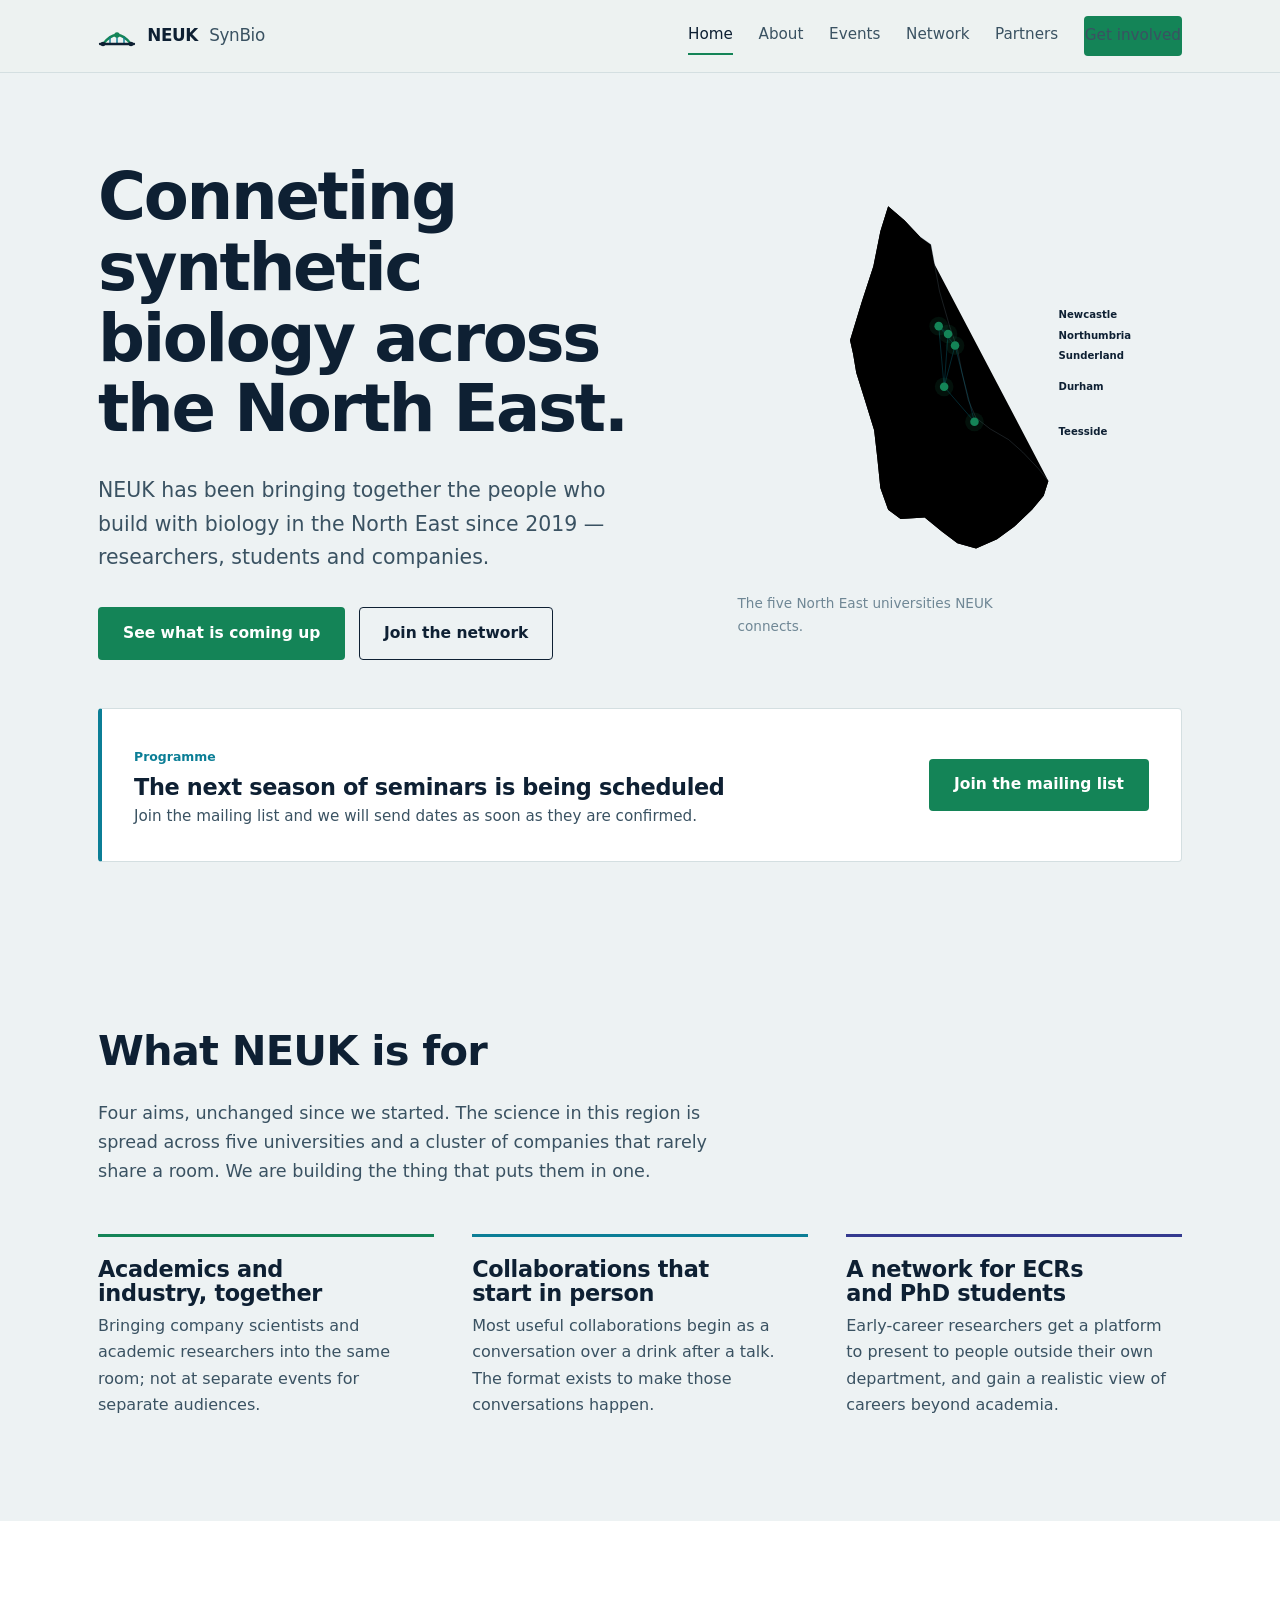
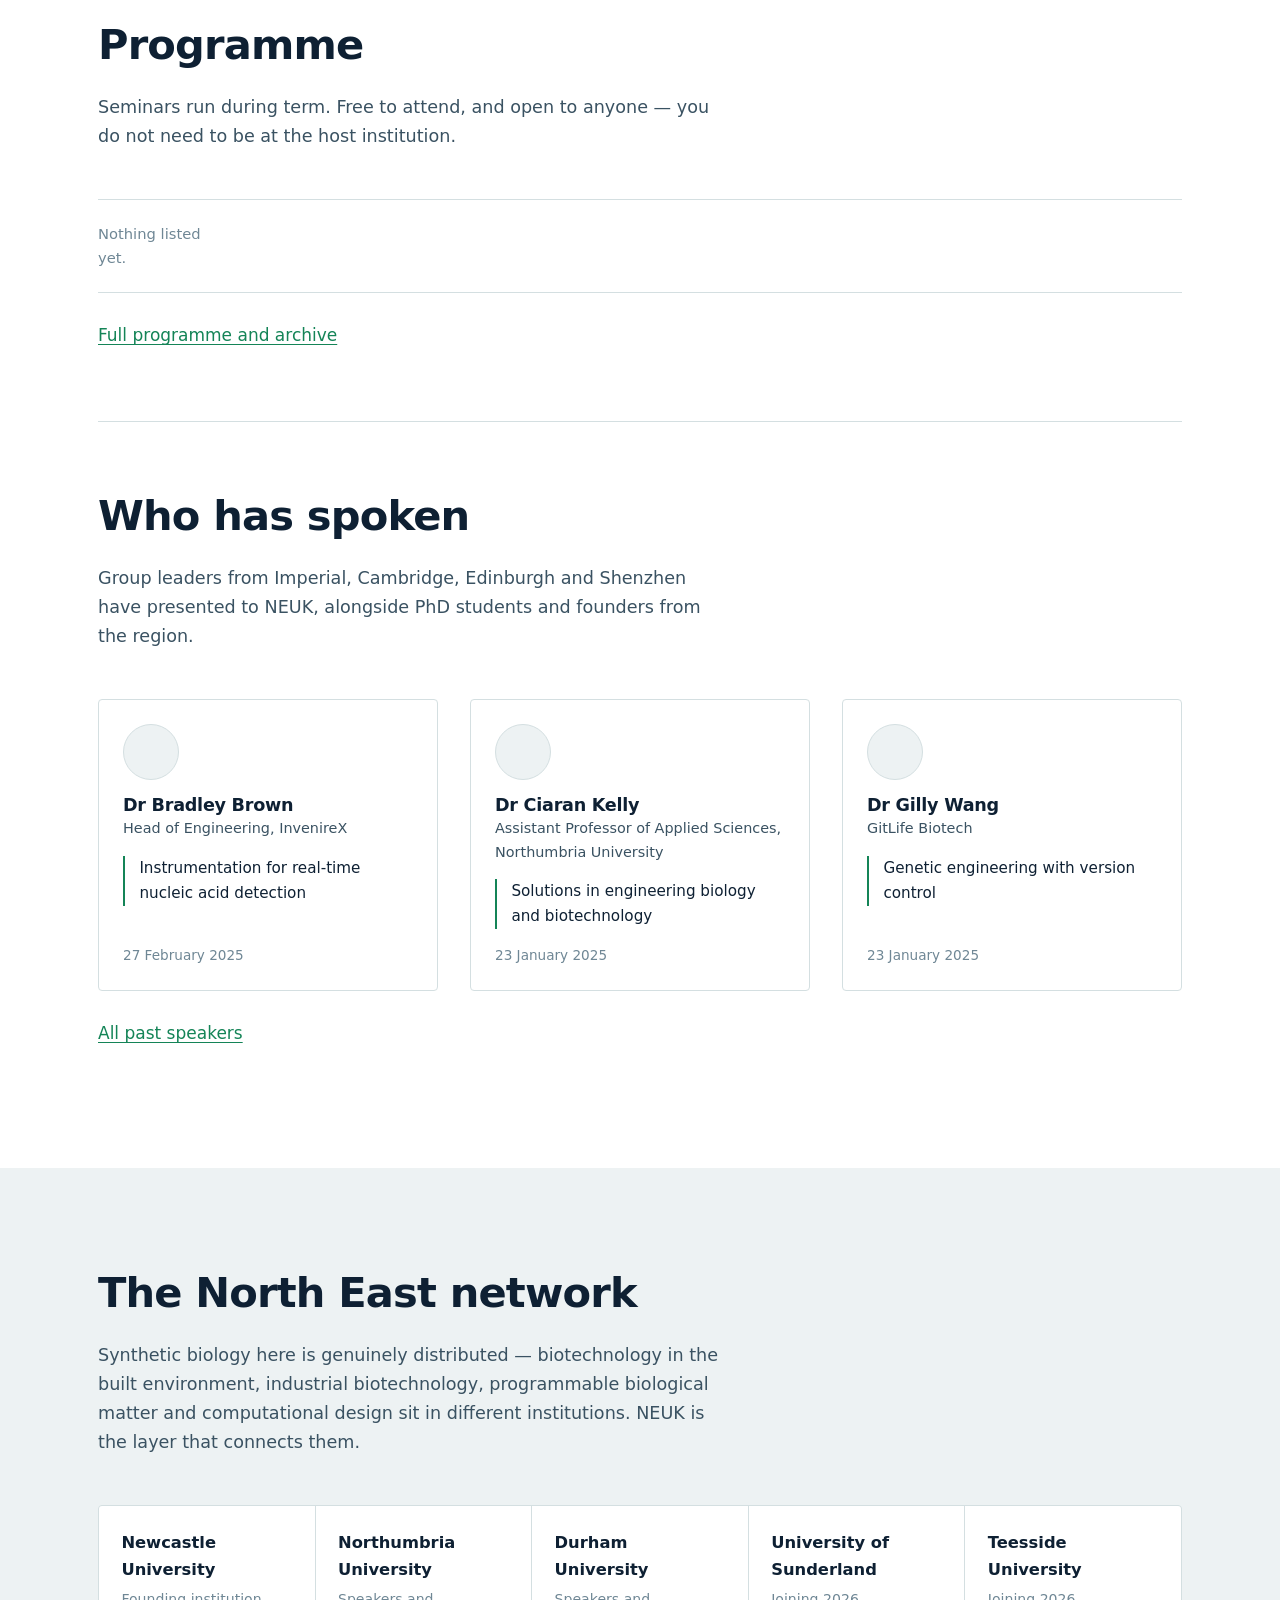
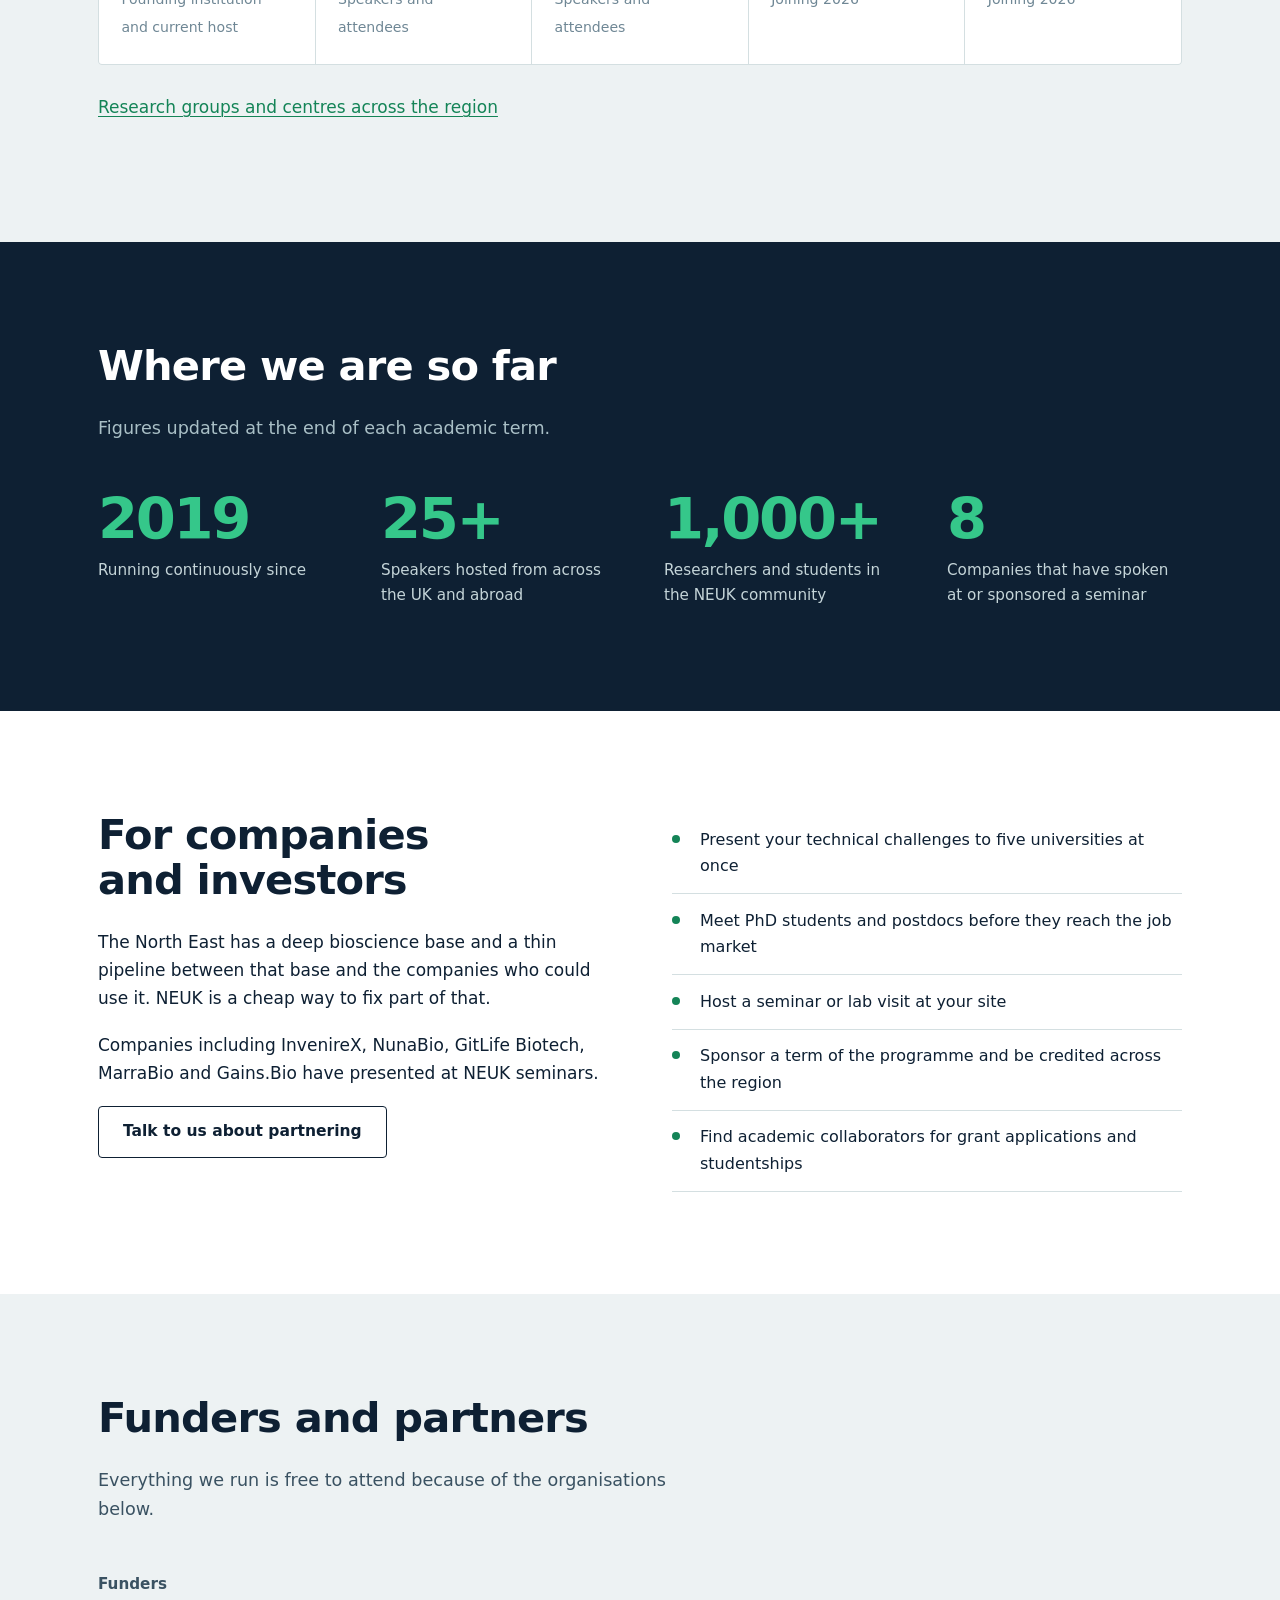
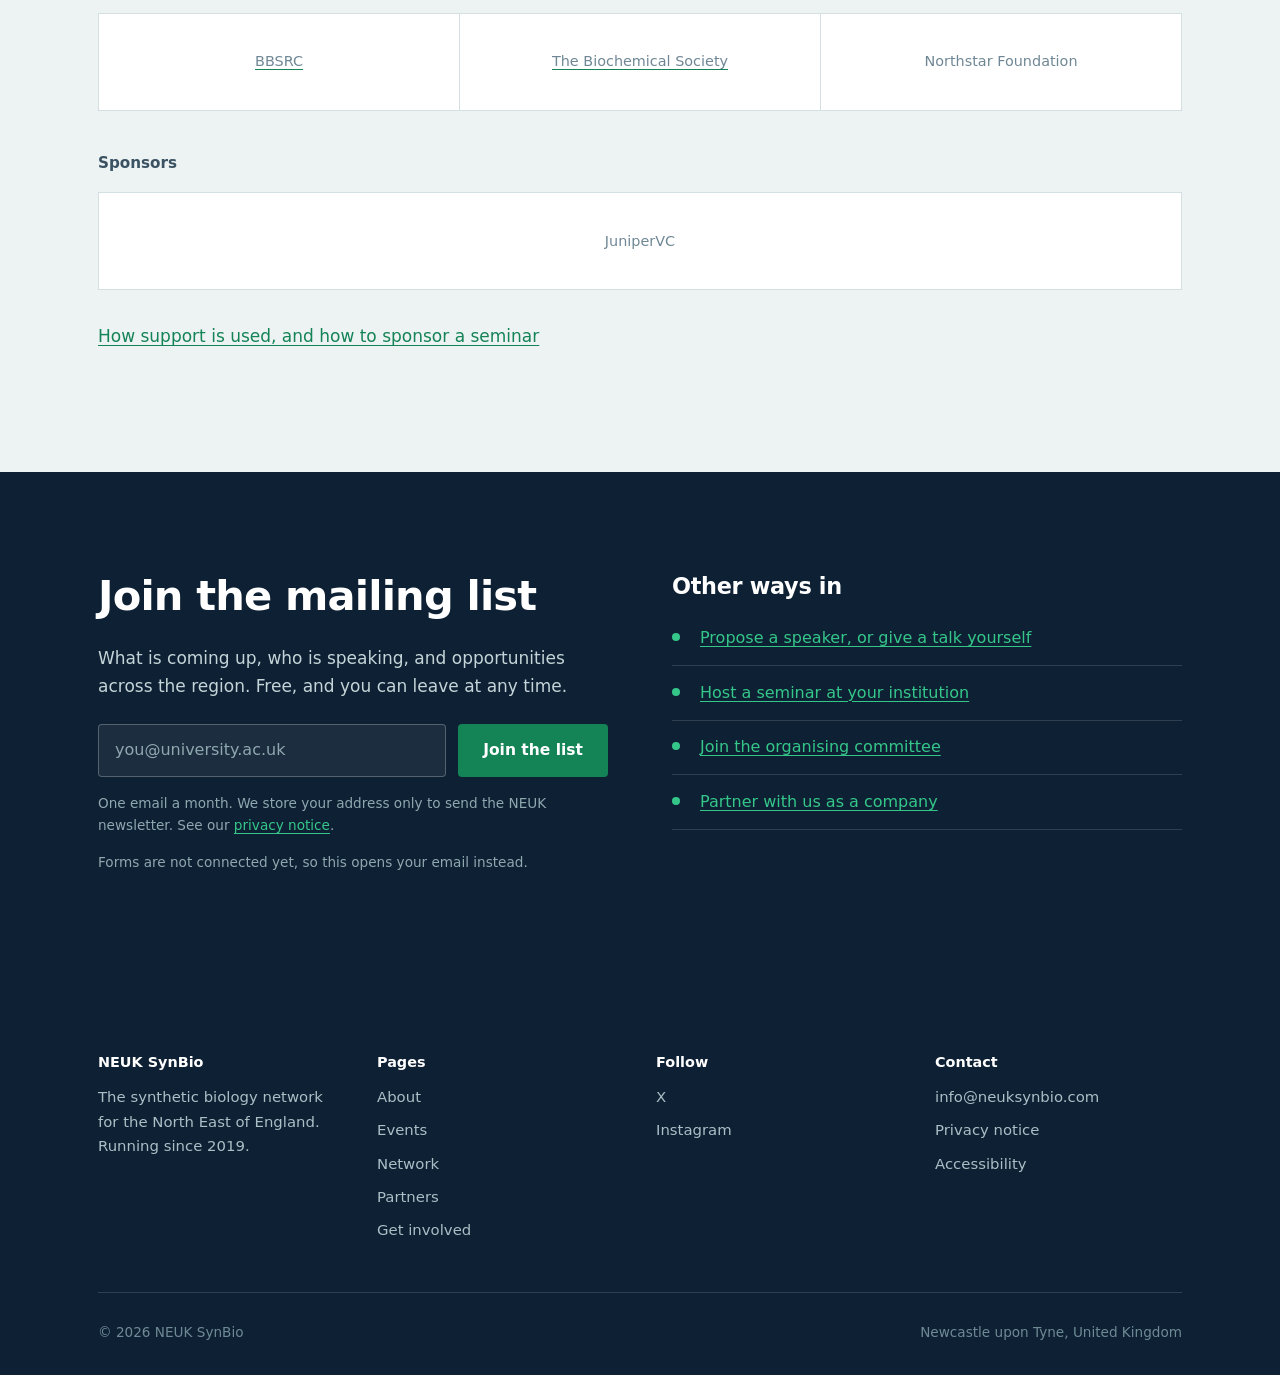
==== commit 9c056b03: "Fix spelling and enhance SVG accessibility Corrected spelling and improved accessibility labels in t" ====
--- a/index.html
+++ b/index.html
@@ -48,7 +48,7 @@
   <section class="hero">
     <div class="wrap hero-grid">
       <div>
-        <h1>Conneting synthetic biology.<br>across the North East.</h1>
+        <h1>Conneting synthetic biology across the North East.</h1>
         <p class="hero-lede">
           NEUK has been bringing together the people who build with biology in the
           North East since 2019 &mdash; researchers, students and companies.
@@ -59,39 +59,65 @@
         </div>
       </div>
 
-      <figure class="hero-figure">
+            <figure class="hero-figure">
         <svg viewBox="0 0 520 500" role="img"
-             aria-label="Map of the North East of England showing synthetic biology research at Newcastle, Northumbria, Sunderland, Durham and Teesside universities, connected to each other and to industry partners.">
-          <path class="map-coast" d="M418 40 C 400 110, 412 150, 396 196 C 380 244, 398 292, 382 340 C 368 386, 386 430, 372 474"/>
+             aria-label="Outline map of the North East of England showing the five partner universities connected by a network.">
+
+          <path class="map-land" d="M193 30 L214 48 L234 69 L248 79 L259 139 L272 184 L282 213
+            L288 244 L296 279 L306 302 L324 316 L348 330 L366 346 L386 367 L399 383
+            L393 402 L378 420 L355 442 L333 458 L306 470 L282 463 L262 448 L240 430
+            L209 432 L193 420 L183 392 L179 353 L175 318 L163 279 L152 244 L148 220
+            L144 202 L159 153 L174 107 L183 62 Z"/>
+
+          <path class="map-inland" d="M399 383 L393 402 L378 420 L355 442 L333 458 L306 470
+            L282 463 L262 448 L240 430 L209 432 L193 420 L183 392 L179 353 L175 318
+            L163 279 L152 244 L148 220 L144 202 L159 153 L174 107 L183 62 L193 30
+            L214 48 L234 69"/>
+
+          <path class="map-coast" d="M234 69 L248 79 L259 139 L272 184 L282 213 L288 244
+            L296 279 L306 302 L324 316 L348 330 L366 346 L386 367 L399 383"/>
+
           <g>
-            <path class="map-edge" d="M300 110 L268 142"/>
-            <path class="map-edge" d="M300 110 L352 186"/>
-            <path class="map-edge" d="M268 142 L276 286"/>
-            <path class="map-edge" d="M352 186 L276 286"/>
-            <path class="map-edge" d="M276 286 L330 396"/>
-            <path class="map-edge" d="M352 186 L330 396"/>
-            <path class="map-edge" d="M300 110 L276 286"/>
+            <path class="map-edge" d="M258 184 L270 194"/>
+            <path class="map-edge" d="M258 184 L279 209"/>
+            <path class="map-edge" d="M270 194 L265 262"/>
+            <path class="map-edge" d="M279 209 L265 262"/>
+            <path class="map-edge" d="M265 262 L304 307"/>
+            <path class="map-edge" d="M279 209 L304 307"/>
+            <path class="map-edge" d="M258 184 L265 262"/>
           </g>
+
+          <g class="map-leaders">
+            <path d="M258 184 L404 170"/>
+            <path d="M270 194 L404 196"/>
+            <path d="M279 209 L404 222"/>
+            <path d="M265 262 L404 262"/>
+            <path d="M304 307 L404 320"/>
+          </g>
+
           <g>
-            <circle class="map-halo" cx="300" cy="110" r="15"/>
-            <circle class="map-node-uni" cx="300" cy="110" r="7"/>
-            <text class="map-label" x="316" y="107">Newcastle</text>
-            <circle class="map-halo" cx="268" cy="142" r="15"/>
-            <circle class="map-node-uni" cx="268" cy="142" r="7"/>
-            <text class="map-label" x="252" y="146" text-anchor="end">Northumbria</text>
-            <circle class="map-halo" cx="352" cy="186" r="15"/>
-            <circle class="map-node-uni" cx="352" cy="186" r="7"/>
-            <text class="map-label" x="368" y="190">Sunderland</text>
-            <circle class="map-halo" cx="276" cy="286" r="15"/>
-            <circle class="map-node-uni" cx="276" cy="286" r="7"/>
-            <text class="map-label" x="260" y="290" text-anchor="end">Durham</text>
-            <circle class="map-halo" cx="330" cy="396" r="15"/>
-            <circle class="map-node-uni" cx="330" cy="396" r="7"/>
-            <text class="map-label" x="346" y="400">Teesside</text>
+            <circle class="map-halo" cx="258" cy="184" r="12"/>
+            <circle class="map-node-uni" cx="258" cy="184" r="5.5"/>
+            <circle class="map-halo" cx="270" cy="194" r="12"/>
+            <circle class="map-node-uni" cx="270" cy="194" r="5.5"/>
+            <circle class="map-halo" cx="279" cy="209" r="12"/>
+            <circle class="map-node-uni" cx="279" cy="209" r="5.5"/>
+            <circle class="map-halo" cx="265" cy="262" r="12"/>
+            <circle class="map-node-uni" cx="265" cy="262" r="5.5"/>
+            <circle class="map-halo" cx="304" cy="307" r="12"/>
+            <circle class="map-node-uni" cx="304" cy="307" r="5.5"/>
+          </g>
+
+          <g>
+            <text class="map-label" x="412" y="174">Newcastle</text>
+            <text class="map-label" x="412" y="200">Northumbria</text>
+            <text class="map-label" x="412" y="226">Sunderland</text>
+            <text class="map-label" x="412" y="266">Durham</text>
+            <text class="map-label" x="412" y="324">Teesside</text>
           </g>
         </svg>
         <figcaption>
-          Universities in the NEUK network
+          The five North East universities NEUK connects.
         </figcaption>
       </figure>
     </div>
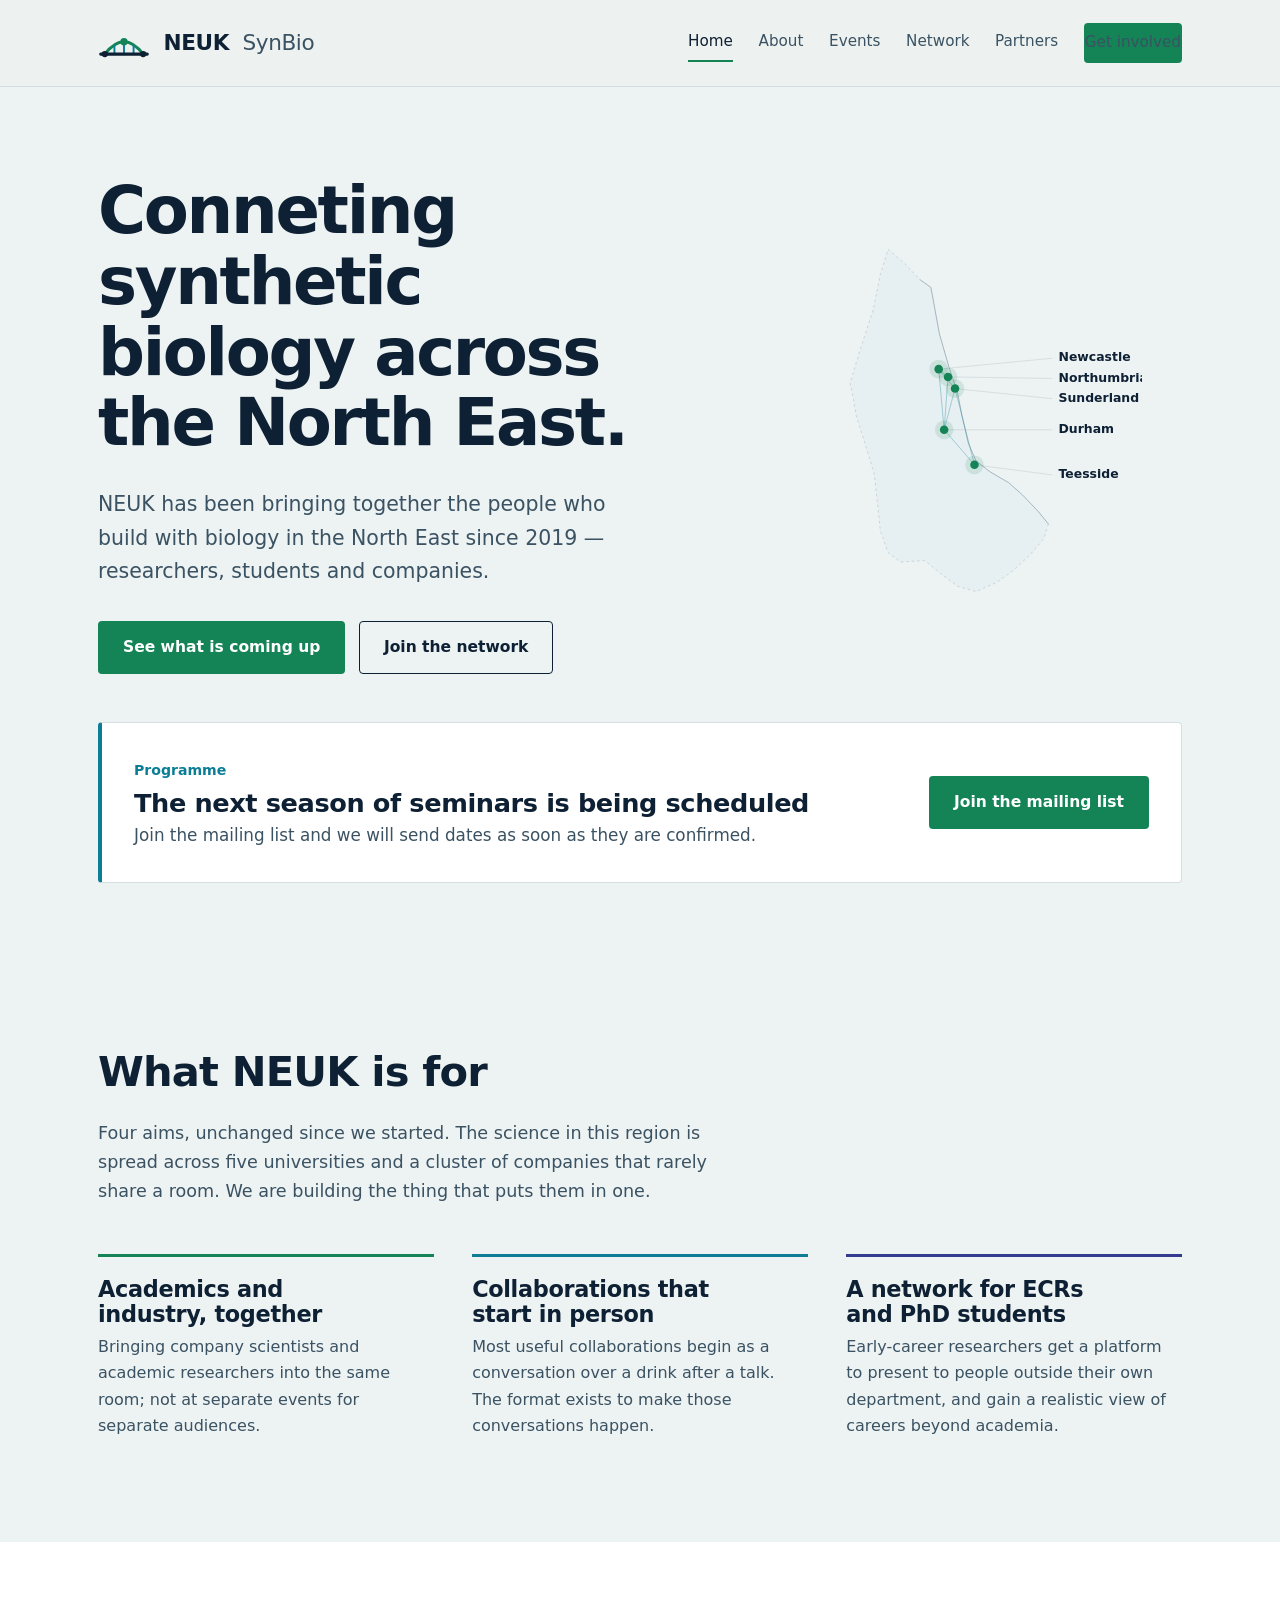
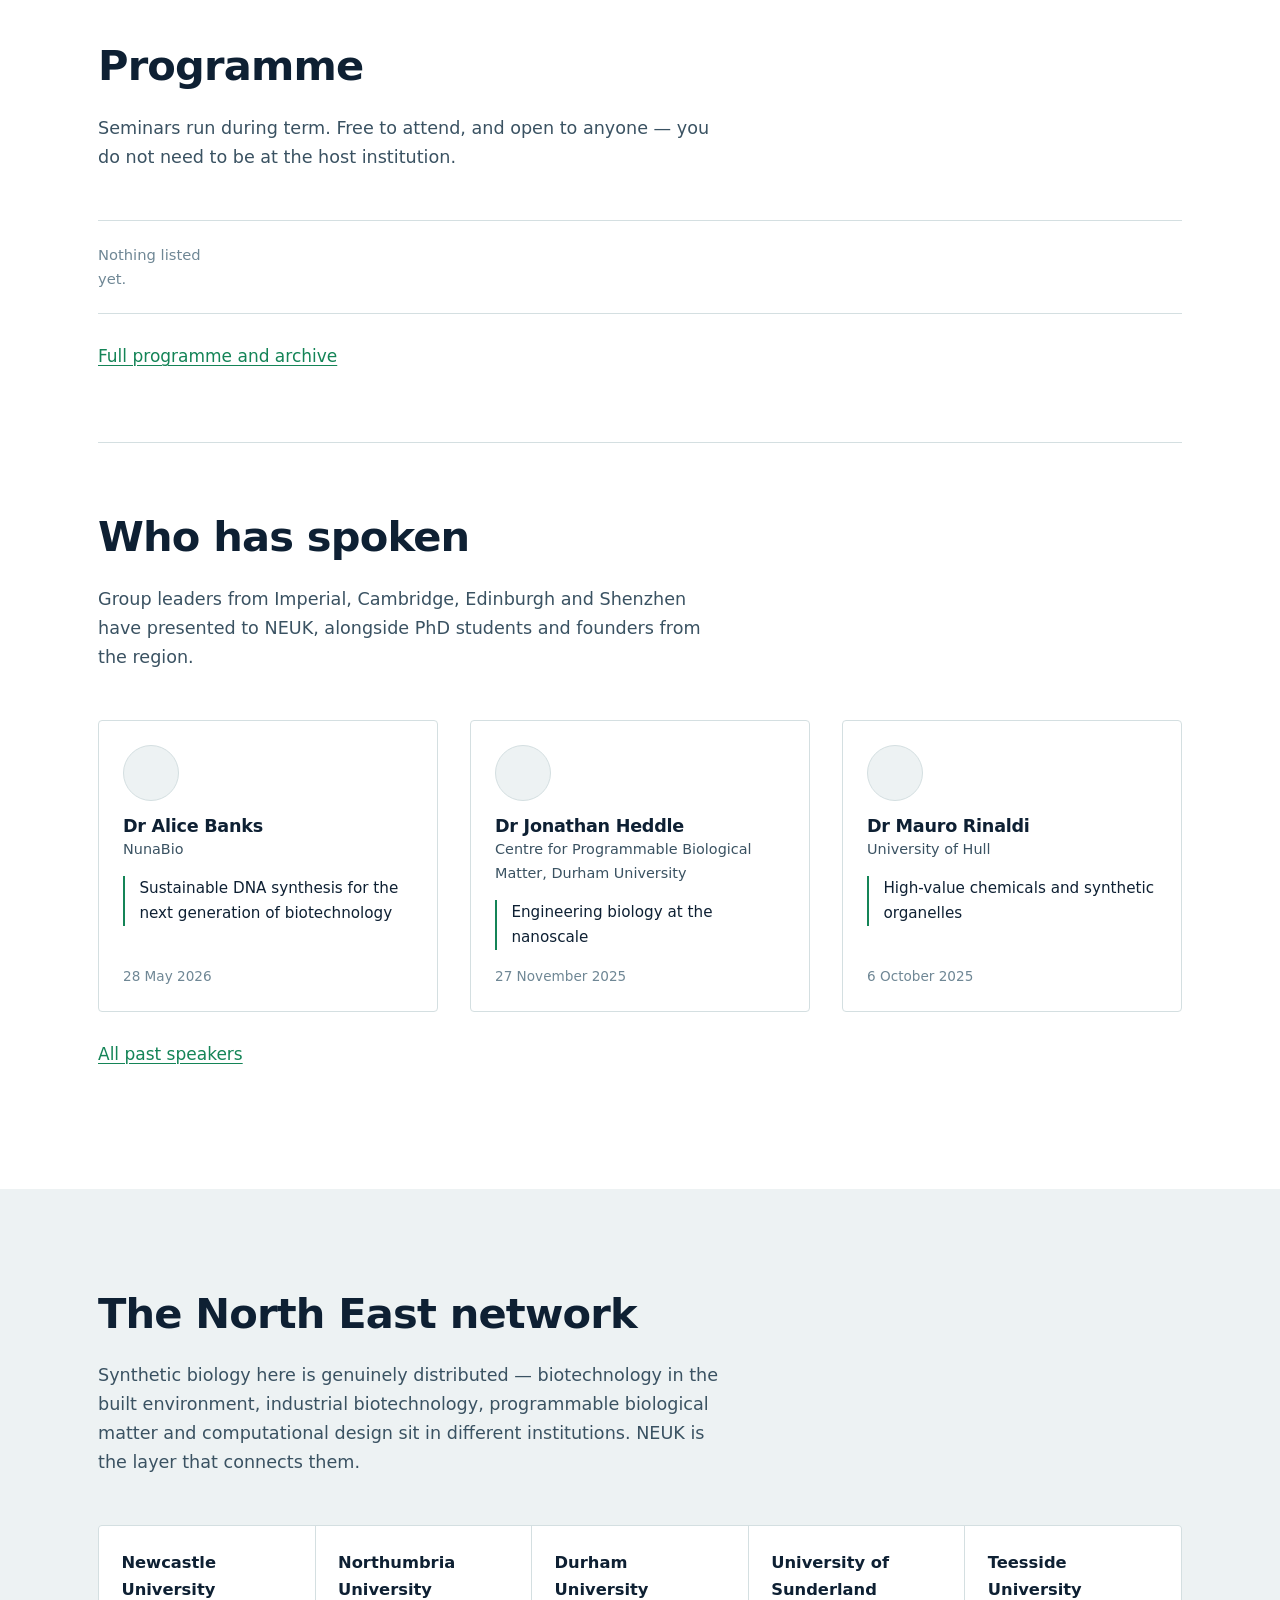
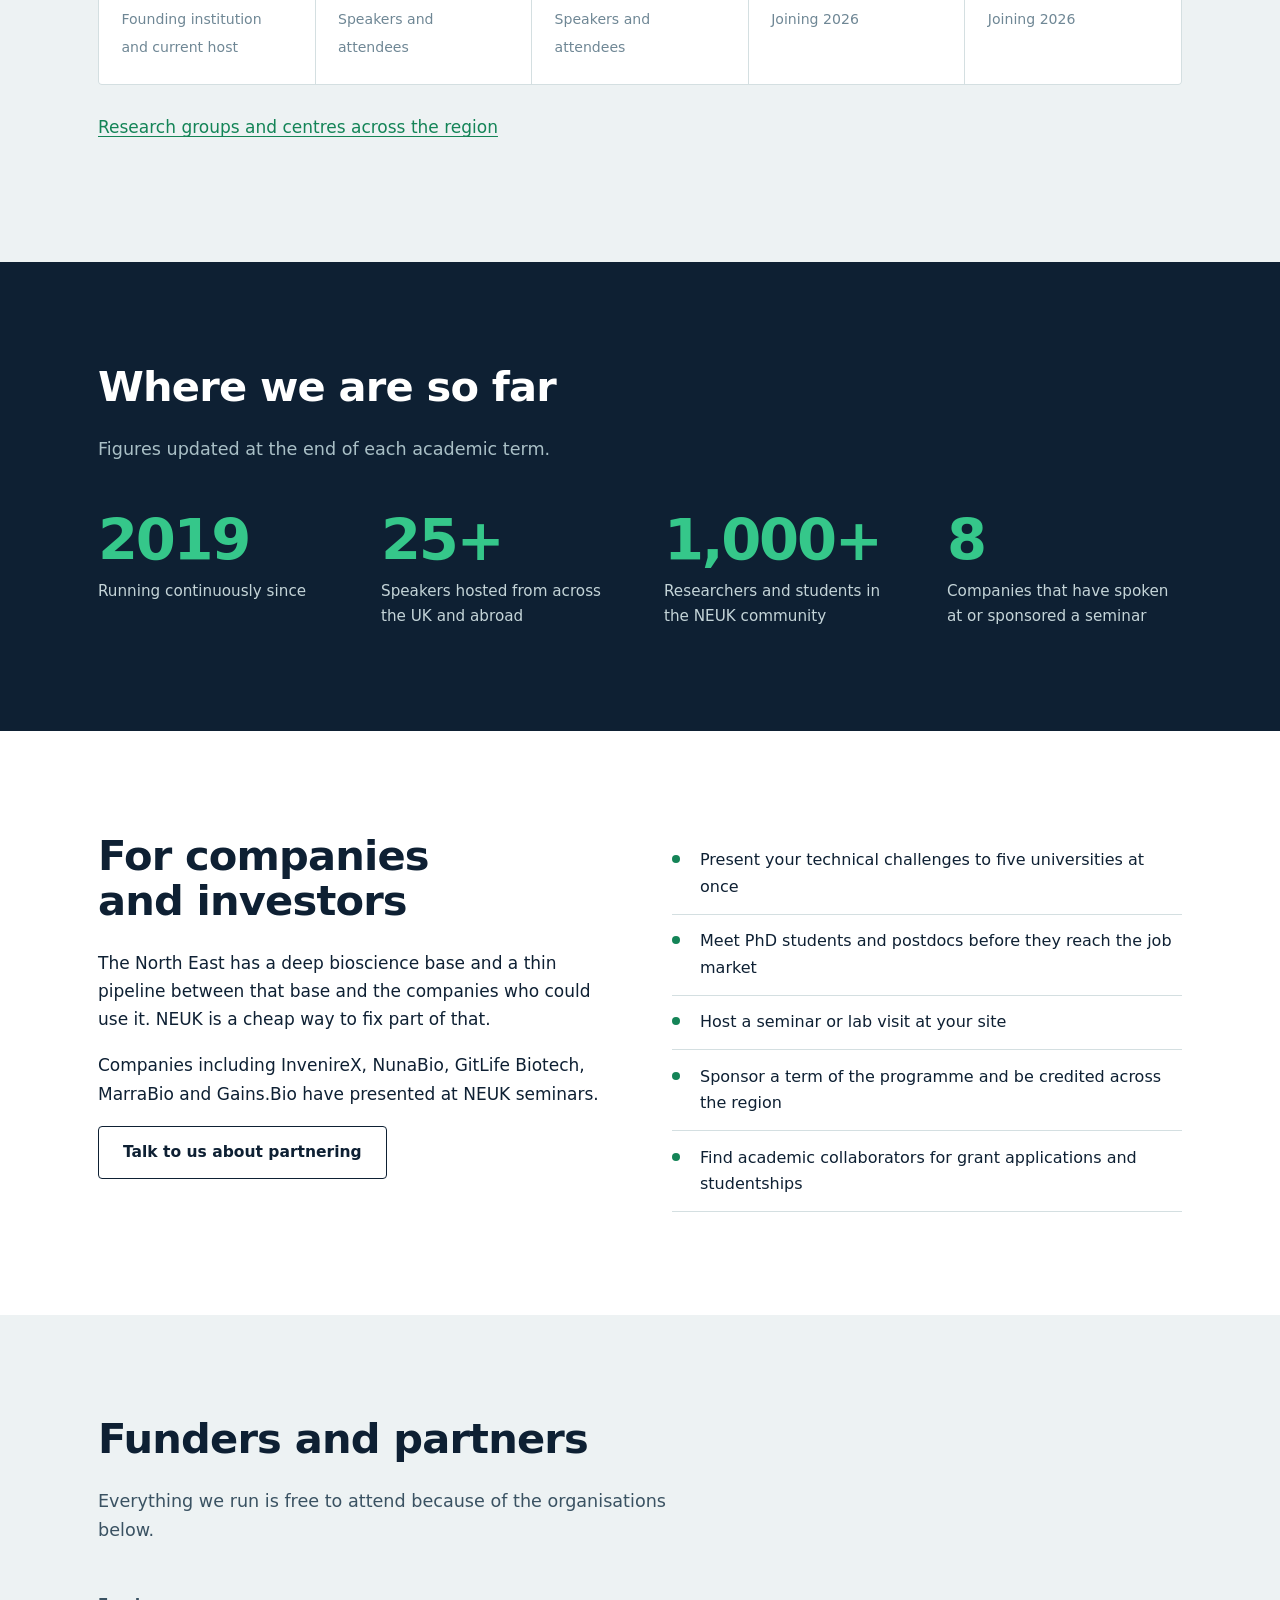
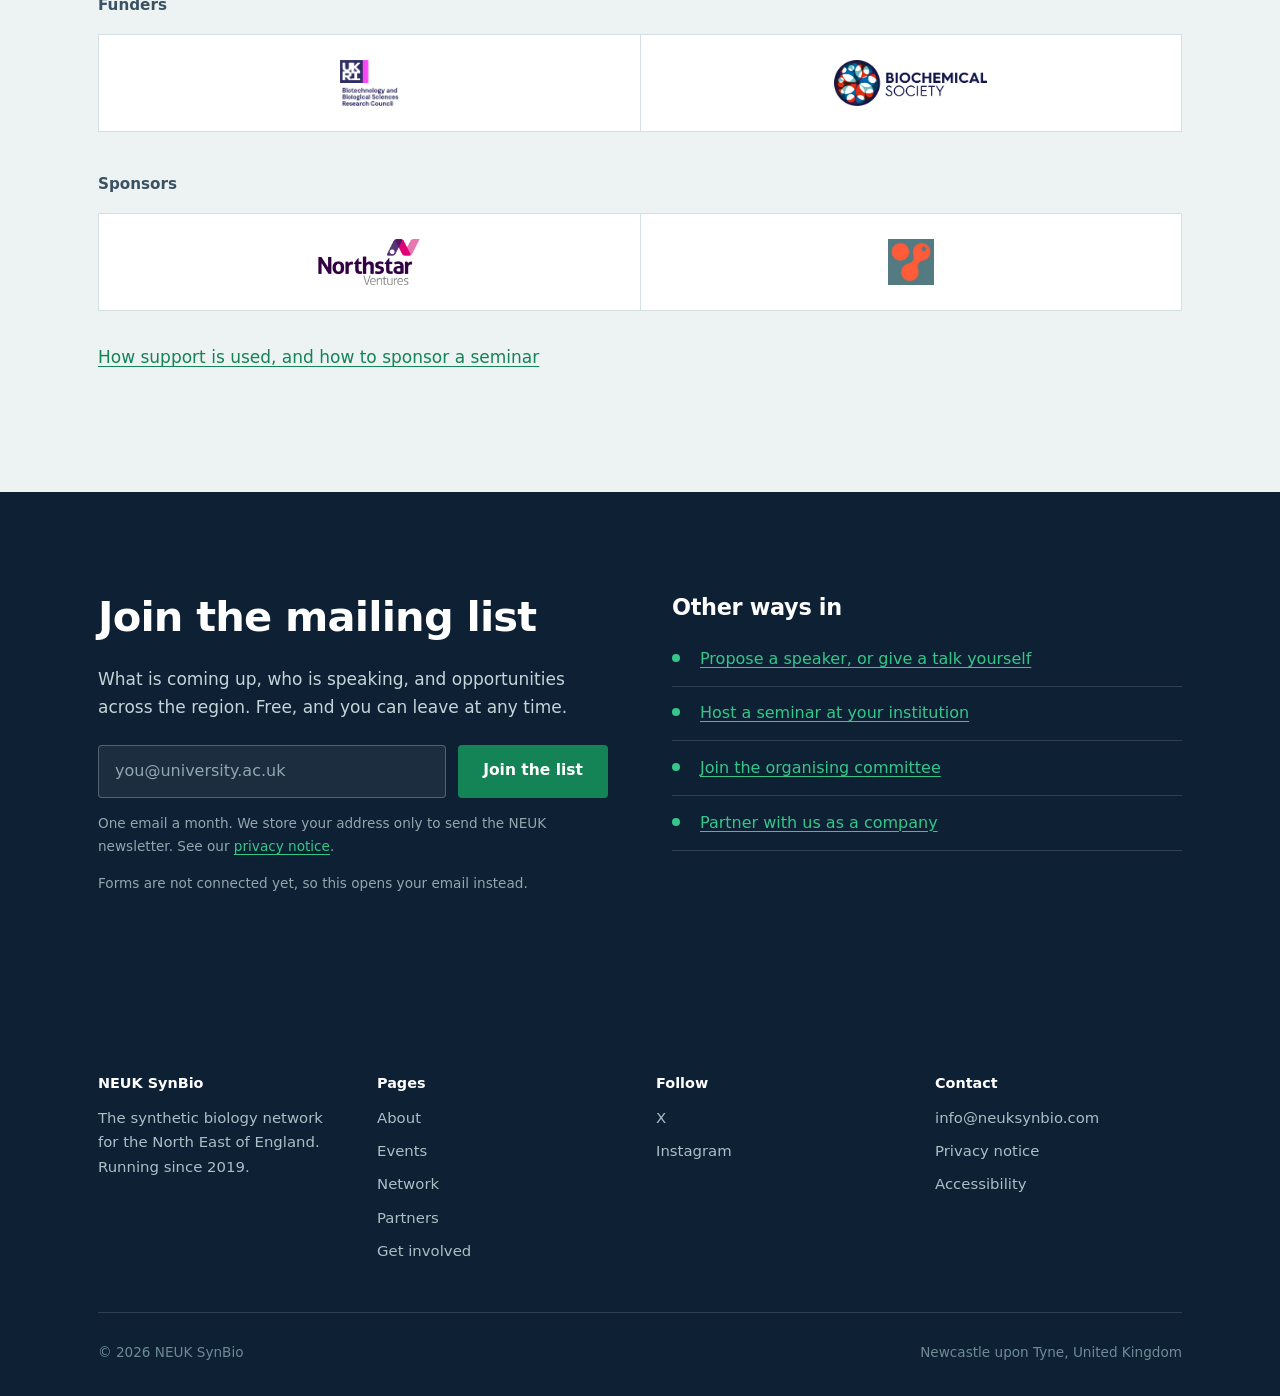
==== commit a5a986a5: "Remove figcaption from the figure element Removed figcaption that describes North East universities." ====
--- a/index.html
+++ b/index.html
@@ -116,9 +116,6 @@
             <text class="map-label" x="412" y="324">Teesside</text>
           </g>
         </svg>
-        <figcaption>
-          The five North East universities NEUK connects.
-        </figcaption>
       </figure>
     </div>
   </section>
--- a/assets/css/styles.css
+++ b/assets/css/styles.css
@@ -256,7 +256,6 @@
   font-family: var(--body); font-size: 13px; font-weight: 600;
   fill: var(--ink);
 }
-.map-coast { fill: none; stroke: var(--ink-3); stroke-width: 1; opacity: .3; }
 
 /* ============================================================
    Next event strip
@@ -611,3 +610,61 @@
   border-radius: var(--radius);
   background: var(--surface);
 }
+/* rough outline of the North East, behind the network */
+.map-land {
+  fill: rgba(120, 190, 205, .06);
+  stroke: none;
+}
+/* the coast is a real edge, so it is solid */
+.map-coast {
+  fill: none; stroke: var(--ink-3); stroke-width: 1.2;
+  opacity: .6; stroke-linejoin: round; stroke-linecap: round;
+}
+/* the inland border is administrative, so it is dashed */
+.map-inland {
+  fill: none; stroke: var(--ink-3); stroke-width: 1;
+  opacity: .35; stroke-dasharray: 3 4; stroke-linejoin: round;
+}
+.map-leaders path {
+  fill: none; stroke: var(--ink-3); stroke-width: .8; opacity: .3;
+}
+
+/* header logo: raise or lower the 52px */
+.brand svg { width: 52px; height: auto; }
+.brand { font-size: 1.35rem; gap: .85rem; }
+.site-header .wrap { min-height: 86px; }
+
+/* map labels: raise or lower the 16px */
+.map-label { font-size: 16px; }
+@media (max-width: 900px) {
+  .map-label { font-size: 21px; }
+}
+/* event poster on the single event page */
+.event-poster {
+  display: block;
+  width: 100%;
+  max-width: 420px;
+  height: auto;
+  margin: 2rem 0 .5rem;
+  border: 1px solid var(--line);
+  border-radius: var(--radius);
+}
+/* event poster thumbnail on the next-event strip */
+.next-poster {
+  width: 120px;
+  height: auto;
+  border-radius: var(--radius);
+  border: 1px solid var(--line);
+  align-self: center;
+}
+@media (max-width: 780px) {
+  .next-event { grid-template-columns: 1fr !important; }
+  .next-poster { width: 120px; }
+}
+
+/* next event strip — text sizes */
+.next-event h3 { font-size: 1.6rem; }
+.next-event .meta { font-size: 1.05rem; }
+.next-event .tag { font-size: .88rem; }
+.next-event .when .d { font-size: 3rem; }
+.next-event .when .m { font-size: 1rem; }
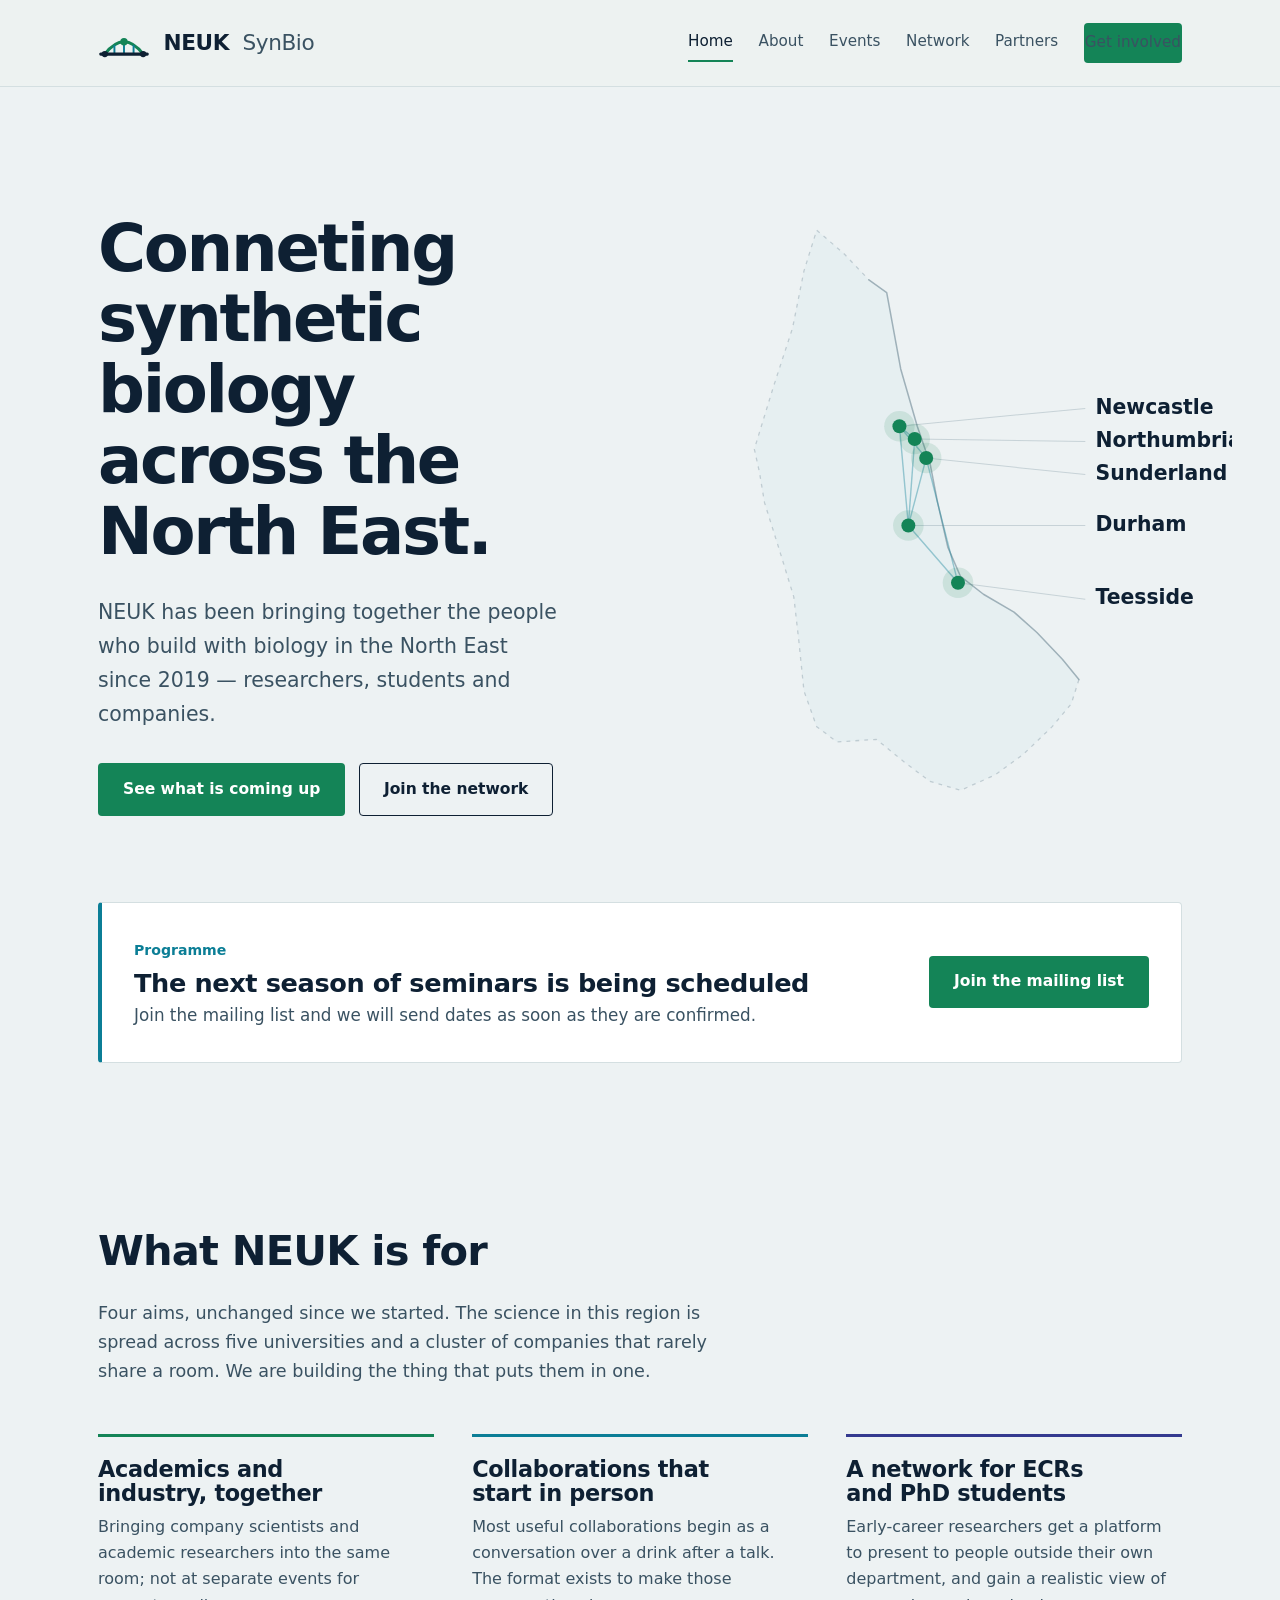
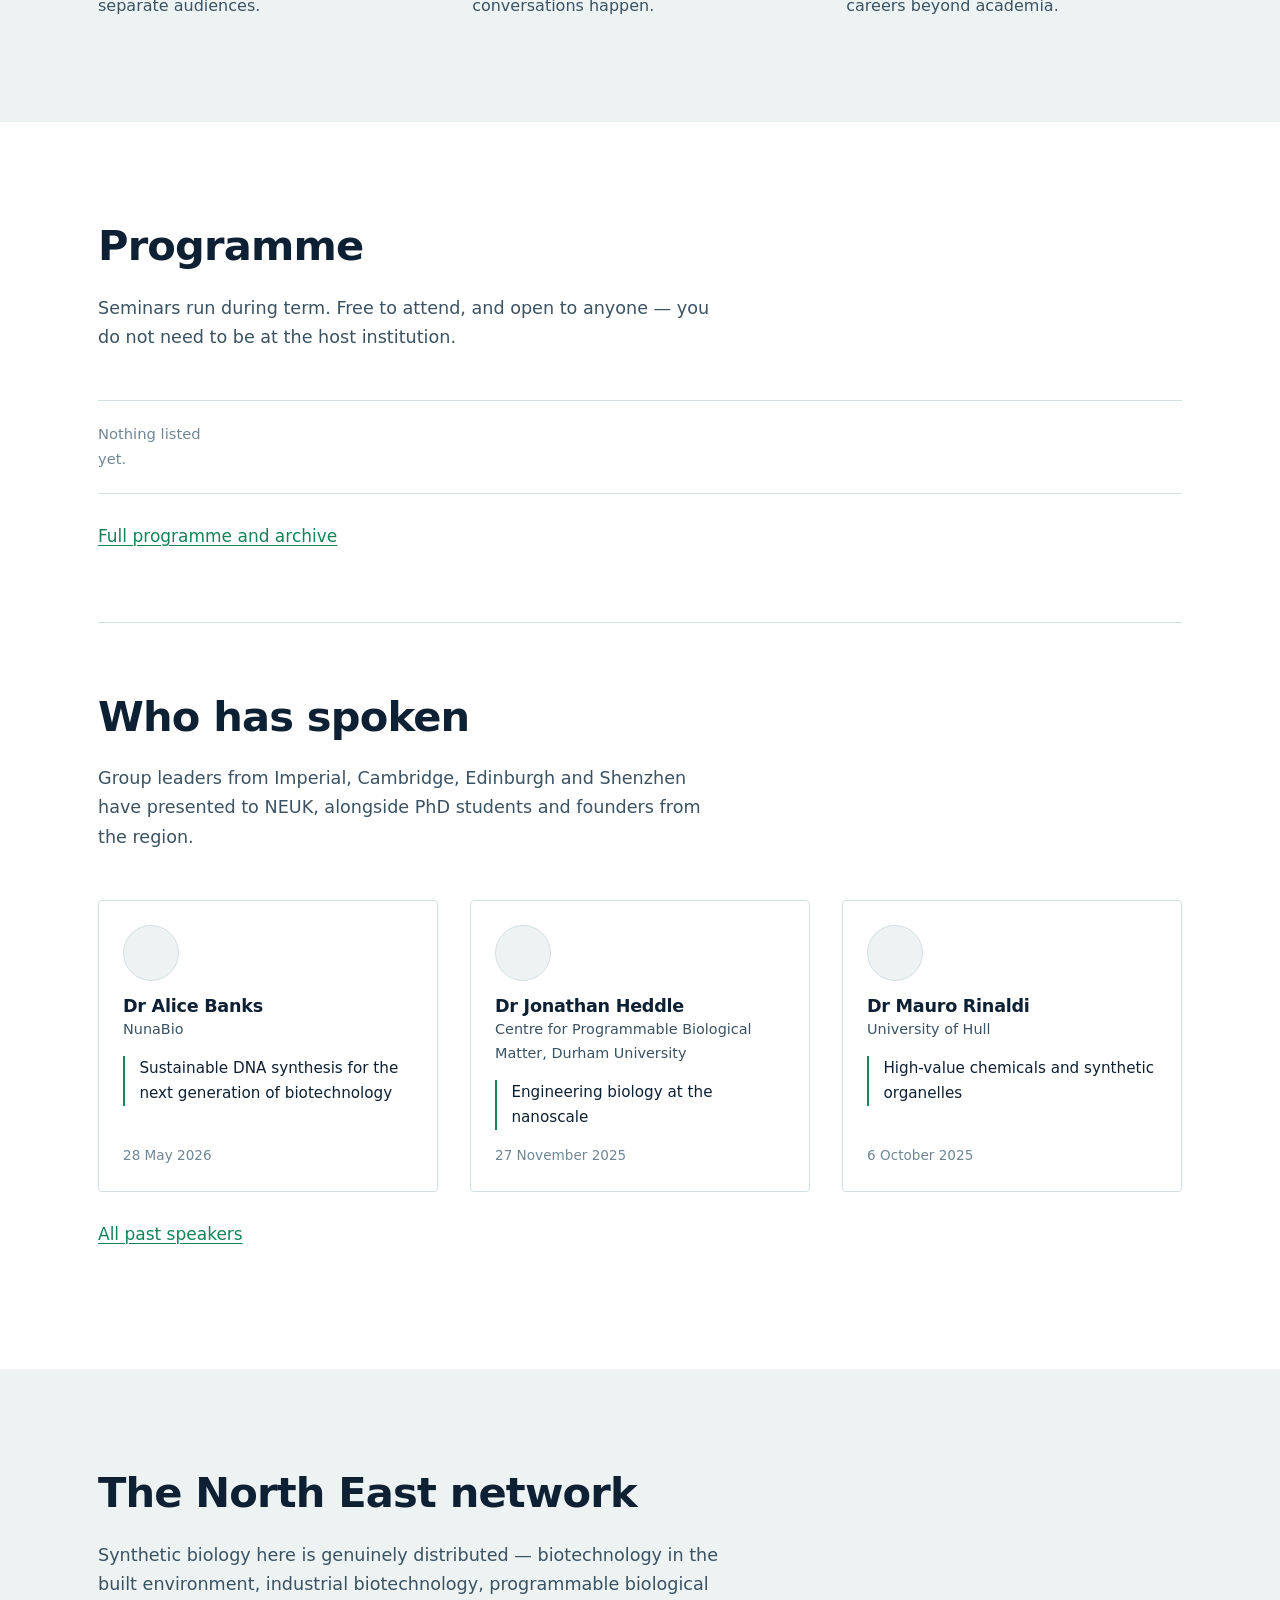
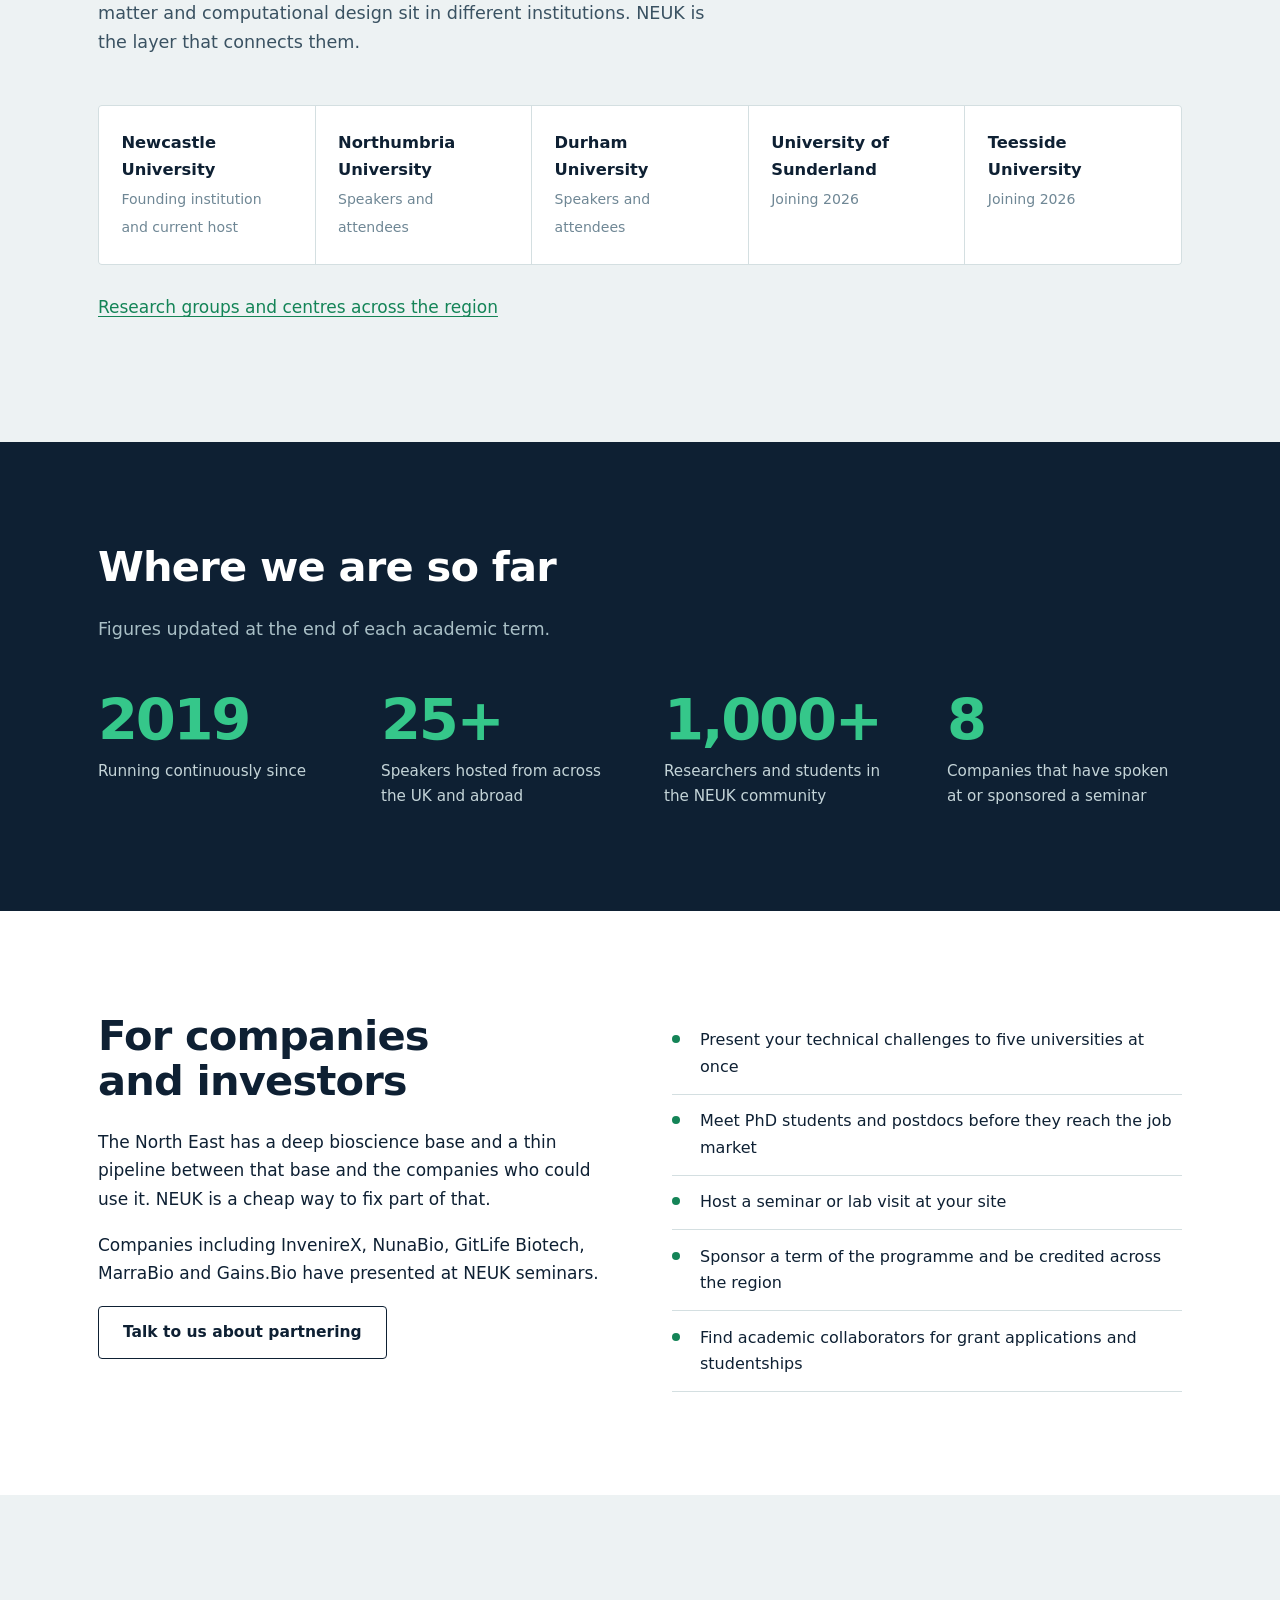
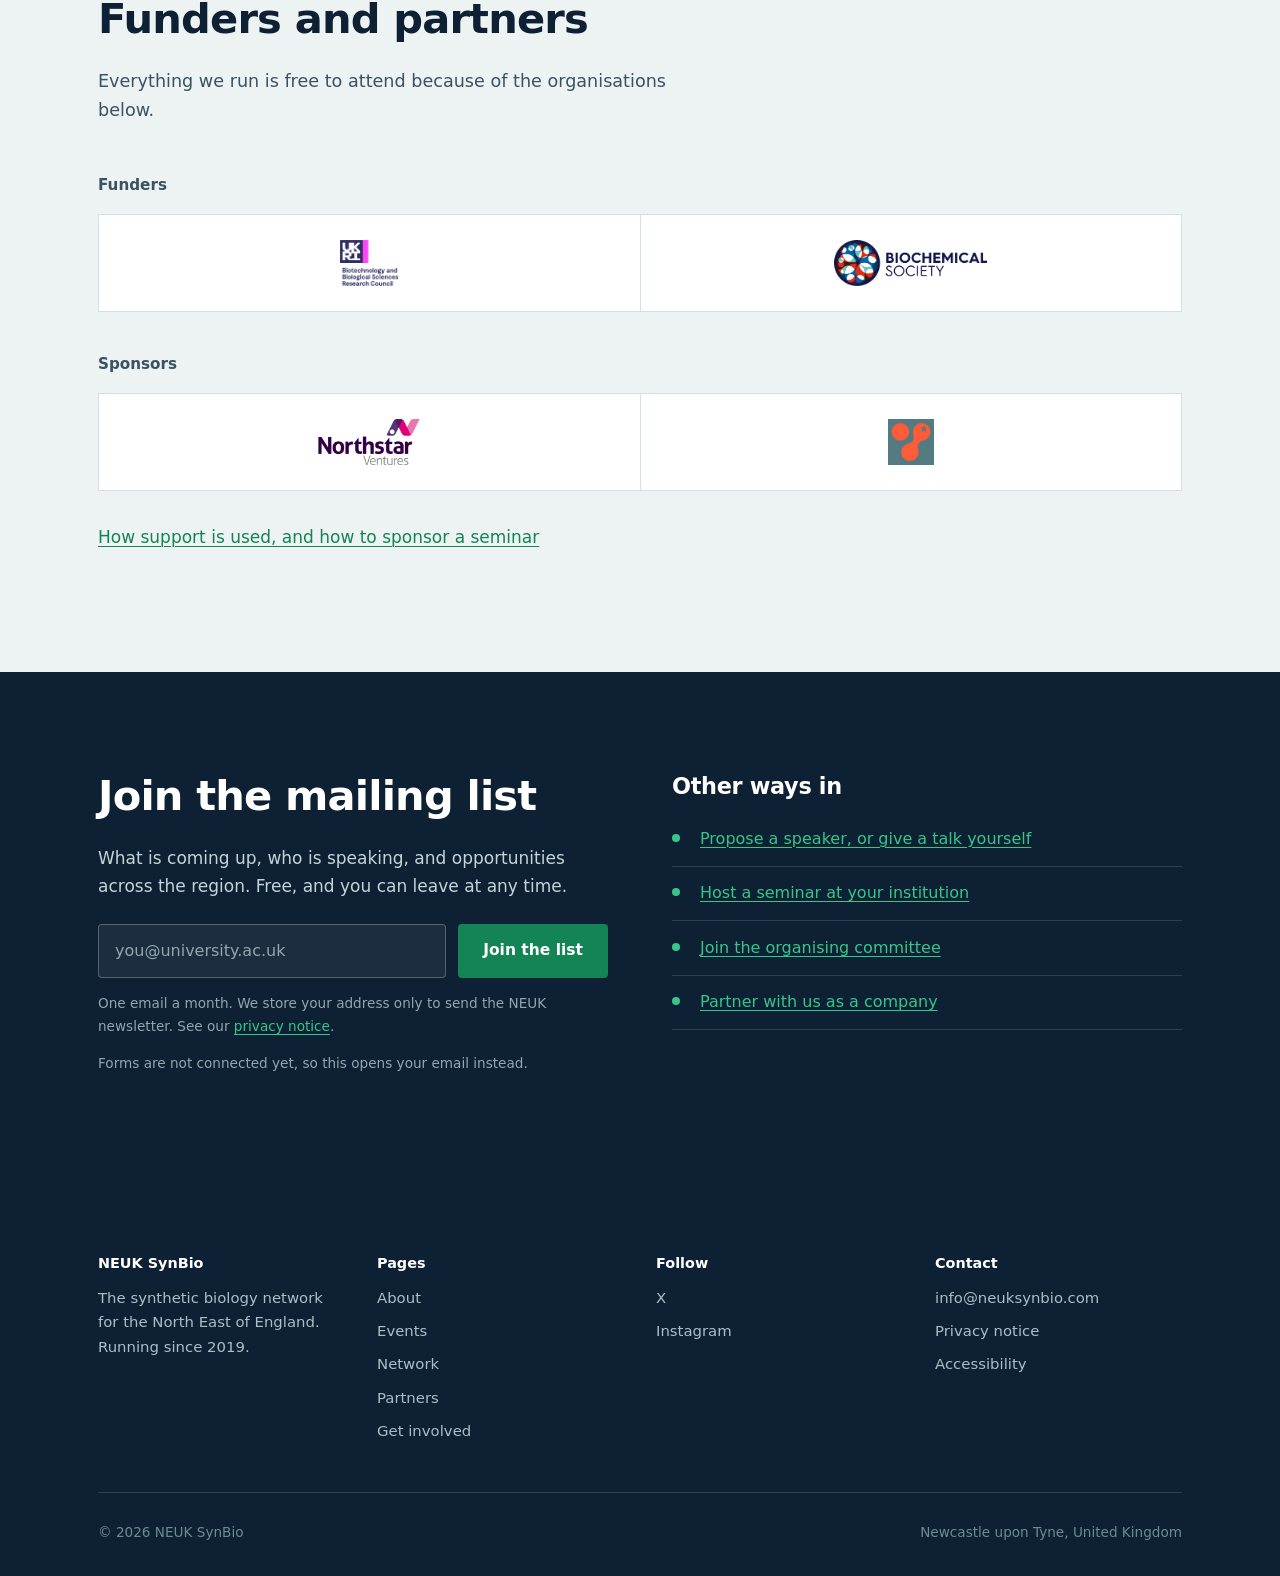
==== commit 3620c7bb: "Update title for NEUK SynBio network" ====
--- a/index.html
+++ b/index.html
@@ -3,7 +3,7 @@
 <head>
 <meta charset="utf-8">
 <meta name="viewport" content="width=device-width, initial-scale=1">
-<title>NEUK SynBio &mdash; synthetic biology across the North East of England</title>
+<title>NEUK SynBio network &mdash; synthetic biology across the North East of England</title>
 <meta name="description" content="NEUK SynBio connects synthetic biology researchers, students and companies across Newcastle, Northumbria, Durham, Sunderland and Teesside. Free seminars since 2019.">
 <meta property="og:title" content="NEUK SynBio &mdash; synthetic biology across the North East of England">
 <meta property="og:description" content="NEUK SynBio connects synthetic biology researchers, students and companies across Newcastle, Northumbria, Durham, Sunderland and Teesside. Free seminars since 2019.">
--- a/assets/css/styles.css
+++ b/assets/css/styles.css
@@ -1,14 +1,11 @@
 /* ============================================================
    NEUK SynBio — stylesheet
    Edit colours and fonts in the :root block below.
-   Everything else you can leave alone.
+   Each thing is defined in exactly one place.
    ============================================================ */
 
 :root {
   /* --- Colour ---------------------------------------------- */
-  /* Taken from NEUK's existing logos: the green/cyan of the helix mark
-     and the indigo of the Tyne Bridge mark. Darkened where needed so
-     text and buttons meet WCAG AA contrast. */
   --ink:        #0E2033;   /* deep navy — text, dark sections     */
   --ink-2:      #3A5262;   /* secondary text                      */
   --ink-3:      #6F8795;   /* muted text, captions                */
@@ -19,7 +16,7 @@
   --brand:       #148457;  /* NEUK green — links, buttons, nodes  */
   --brand-light: #35C78A;  /* the same green, for dark backgrounds*/
   --accent:      #0B7E96;  /* cyan — "next event", network edges  */
-  --deep:        #343A8F;  /* bridge indigo — industry, structure */
+  --deep:        #343A8F;  /* bridge indigo                       */
 
   --focus:      #35C78A;
 
@@ -56,7 +53,6 @@
   font-family: var(--body);
   font-size: 1.0625rem;
   line-height: 1.65;
-  font-feature-settings: 'tnum' 0;
   -webkit-font-smoothing: antialiased;
 }
 
@@ -102,6 +98,8 @@
 
 /* ============================================================
    Header
+   ------------------------------------------------------------
+   Logo size: the 52px on .brand svg
    ============================================================ */
 
 .site-header {
@@ -113,16 +111,17 @@
 
 .site-header .wrap {
   display: flex; align-items: center; gap: 2rem;
-  min-height: 72px;
+  min-height: 86px;
 }
 
 .brand {
-  display: inline-flex; align-items: center; gap: .7rem;
+  display: inline-flex; align-items: center; gap: .85rem;
   text-decoration: none; color: var(--ink);
   font-family: var(--display); font-weight: 700;
-  font-size: 1.05rem; letter-spacing: -0.02em;
+  font-size: 1.35rem; letter-spacing: -0.02em;
   margin-right: auto;
 }
+.brand svg { width: 52px; height: auto; }
 .brand span { font-weight: 400; color: var(--ink-2); }
 .brand:hover { color: var(--ink); }
 
@@ -149,7 +148,7 @@
   .nav-toggle { display: block; }
   .nav {
     display: none;
-    position: absolute; inset: 72px 0 auto 0;
+    position: absolute; inset: 86px 0 auto 0;
     flex-direction: column; align-items: stretch; gap: 0;
     background: var(--surface);
     border-bottom: 1px solid var(--line);
@@ -174,6 +173,7 @@
   cursor: pointer;
   transition: background-color .15s, color .15s, border-color .15s;
 }
+button.btn { line-height: inherit; }
 .btn-primary { background: var(--brand); color: #fff; }
 .btn-primary:hover { background: #0E6440; color: #fff; }
 .btn-secondary { background: transparent; color: var(--ink); border-color: var(--ink); }
@@ -199,20 +199,20 @@
 .section-head p { color: var(--ink-2); font-size: 1.1rem; }
 .band-ink .section-head p { color: #A9BFC6; }
 
-.rule {
-  height: 1px; background: var(--line);
-  border: 0; margin: 0;
-}
-
-/* ============================================================
-   Hero — headline + live network map
+.rule { height: 1px; background: var(--line); border: 0; margin: 0; }
+
+/* ============================================================
+   Hero
+   ------------------------------------------------------------
+   Map size: the two fr values on .hero-grid, and the 118% on
+   .hero-figure which lets it overhang its column.
    ============================================================ */
 
 .hero { padding-block: clamp(3rem, 7vw, 5.5rem) clamp(2rem, 4vw, 3rem); }
 
 .hero-grid {
   display: grid;
-  grid-template-columns: minmax(0, 1.05fr) minmax(0, .95fr);
+  grid-template-columns: minmax(0, 0.9fr) minmax(0, 1.1fr);
   gap: clamp(2rem, 5vw, 4.5rem);
   align-items: center;
 }
@@ -233,12 +233,36 @@
   margin-top: .75rem; max-width: 34ch;
 }
 
+@media (min-width: 901px) {
+  .hero-figure { width: 118%; margin-left: -9%; }
+}
 @media (max-width: 900px) {
   .hero-grid { grid-template-columns: 1fr; }
-  .hero-figure { max-width: 420px; }
-}
-
-/* map internals */
+  .hero-figure { max-width: 520px; }
+}
+
+/* ============================================================
+   Map
+   ------------------------------------------------------------
+   Label size: the 16px on .map-label (21px on small screens)
+   ============================================================ */
+
+.map-land { fill: rgba(120, 190, 205, .06); stroke: none; }
+
+/* the coast is a real edge, so it is solid */
+.map-coast {
+  fill: none; stroke: var(--ink-3); stroke-width: 1.2;
+  opacity: .6; stroke-linejoin: round; stroke-linecap: round;
+}
+/* the inland border is administrative, so it is dashed */
+.map-inland {
+  fill: none; stroke: var(--ink-3); stroke-width: 1;
+  opacity: .35; stroke-dasharray: 3 4; stroke-linejoin: round;
+}
+.map-leaders path {
+  fill: none; stroke: var(--ink-3); stroke-width: .8; opacity: .3;
+}
+
 .map-edge {
   stroke: var(--accent); stroke-width: 1.1; fill: none; opacity: .38;
   stroke-dasharray: 400; stroke-dashoffset: 400;
@@ -249,16 +273,21 @@
 @media (prefers-reduced-motion: reduce) {
   .map-edge { stroke-dashoffset: 0; animation: none; }
 }
+
 .map-node-uni { fill: var(--brand); }
-.map-node-ind { fill: var(--deep); }
 .map-halo { fill: var(--brand); opacity: .13; }
 .map-label {
-  font-family: var(--body); font-size: 13px; font-weight: 600;
+  font-family: var(--body); font-size: 16px; font-weight: 600;
   fill: var(--ink);
 }
+@media (max-width: 900px) {
+  .map-label { font-size: 21px; }
+}
 
 /* ============================================================
    Next event strip
+   ------------------------------------------------------------
+   Text sizes and the poster thumbnail are all set here.
    ============================================================ */
 
 .next-event {
@@ -272,19 +301,25 @@
   gap: clamp(1.25rem, 3vw, 2.5rem);
   align-items: center;
 }
+.next-poster {
+  width: 120px; height: auto;
+  border-radius: var(--radius);
+  border: 1px solid var(--line);
+  align-self: center;
+}
 .next-event .when {
   text-align: center; min-width: 76px;
   border-right: 1px solid var(--line); padding-right: 1.5rem;
 }
 .next-event .when .d {
-  font-family: var(--display); font-size: 2.4rem; font-weight: 700;
+  font-family: var(--display); font-size: 3rem; font-weight: 700;
   line-height: 1; display: block; letter-spacing: -0.04em;
 }
-.next-event .when .m { font-size: .9rem; color: var(--ink-2); }
-.next-event h3 { margin-bottom: .3rem; }
-.next-event .meta { color: var(--ink-2); font-size: .95rem; margin: 0; }
+.next-event .when .m { font-size: 1rem; color: var(--ink-2); }
+.next-event h3 { font-size: 1.6rem; margin-bottom: .3rem; }
+.next-event .meta { color: var(--ink-2); font-size: 1.05rem; margin: 0; }
 .next-event .tag {
-  display: inline-block; font-size: .78rem; font-weight: 600;
+  display: inline-block; font-size: .88rem; font-weight: 600;
   color: var(--accent); margin-bottom: .5rem;
 }
 
@@ -295,7 +330,7 @@
     border-bottom: 1px solid var(--line); padding-bottom: .85rem;
     display: flex; align-items: baseline; gap: .5rem;
   }
-  .next-event .when .d { font-size: 1.9rem; }
+  .next-event .when .d { font-size: 2.2rem; }
 }
 
 /* ============================================================
@@ -326,15 +361,12 @@
   border-radius: var(--radius);
   overflow: hidden;
 }
-.institution {
-  background: var(--surface);
-  padding: 1.5rem 1.4rem;
-}
+.institution { background: var(--surface); padding: 1.5rem 1.4rem; }
 .institution strong { display: block; font-family: var(--display); font-size: 1.02rem; }
 .institution span { font-size: .88rem; color: var(--ink-3); }
 
 /* ============================================================
-   Speaker / event cards
+   Speaker and committee cards
    ============================================================ */
 
 .card-grid {
@@ -364,7 +396,7 @@
 .speaker-card .date { font-size: .85rem; color: var(--ink-3); margin: auto 0 0; }
 
 /* ============================================================
-   Event list (used on events page + homepage)
+   Event list
    ============================================================ */
 
 .event-list { list-style: none; margin: 0; padding: 0; }
@@ -378,10 +410,56 @@
 .event-row:first-child { border-top: 1px solid var(--line); }
 .event-row .e-date { color: var(--ink-2); font-size: .95rem; font-variant-numeric: tabular-nums; }
 .event-row h3 { font-size: 1.1rem; margin-bottom: .25rem; }
+.event-row h3 a { color: inherit; text-decoration: none; }
+.event-row h3 a:hover { color: var(--brand); text-decoration: underline; }
 .event-row .e-meta { font-size: .92rem; color: var(--ink-3); margin: 0; }
+.event-more {
+  font-size: .92rem; font-weight: 600;
+  color: var(--brand); text-decoration: none;
+  white-space: nowrap;
+}
+.event-more:hover { text-decoration: underline; }
 @media (max-width: 700px) {
   .event-row { grid-template-columns: 1fr; gap: .4rem; }
 }
+
+/* ============================================================
+   Single event page
+   ============================================================ */
+
+.lede-speaker {
+  font-size: 1.1rem; font-weight: 600;
+  color: var(--ink); margin: 0 0 .35rem;
+}
+.detail-summary {
+  font-size: 1.1rem; color: var(--ink-2);
+  margin-top: 1.5rem; max-width: 62ch;
+}
+.event-poster {
+  display: block;
+  width: 100%; max-width: 420px; height: auto;
+  margin: 2rem 0 .5rem;
+  border: 1px solid var(--line);
+  border-radius: var(--radius);
+}
+
+.resource-grid {
+  display: grid;
+  grid-template-columns: repeat(auto-fit, minmax(230px, 1fr));
+  gap: 1rem;
+  margin: 2rem 0;
+}
+.resource {
+  display: block;
+  background: var(--surface);
+  border: 1px solid var(--line);
+  border-left: 3px solid var(--brand);
+  padding: 1rem 1.25rem;
+  text-decoration: none;
+}
+.resource:hover { border-left-color: var(--accent); }
+.resource strong { display: block; color: var(--ink); font-size: 1rem; }
+.resource span { font-size: .88rem; color: var(--ink-3); }
 
 /* ============================================================
    Numbers for funders
@@ -403,7 +481,7 @@
 .figure p { font-size: .95rem; margin: .6rem 0 0; max-width: 24ch; }
 
 /* ============================================================
-   Split panel (industry)
+   Split panel
    ============================================================ */
 
 .split {
@@ -454,7 +532,7 @@
 .tier-label:first-of-type { margin-top: 0; }
 
 /* ============================================================
-   Sign-up
+   Forms
    ============================================================ */
 
 .signup {
@@ -470,12 +548,51 @@
   background: var(--surface); color: var(--ink);
 }
 .signup input::placeholder { color: var(--ink-3); }
+.band-ink .signup input[type="email"] {
+  background: rgba(255,255,255,.06); border-color: rgba(255,255,255,.25); color: #fff;
+}
+.band-ink .signup input::placeholder { color: #8FA8B0; }
+
+.field { margin-bottom: 1.15rem; }
+.field label {
+  display: block; font-size: .93rem; font-weight: 600;
+  margin-bottom: .4rem; color: var(--ink);
+}
+.field input, .field select, .field textarea {
+  width: 100%;
+  font: inherit; font-size: 1rem;
+  padding: .7rem .85rem;
+  border: 1.5px solid var(--line);
+  border-radius: var(--radius);
+  background: var(--surface); color: var(--ink);
+}
+.field textarea { resize: vertical; min-height: 130px; }
+.field-pair {
+  display: grid; grid-template-columns: repeat(auto-fit, minmax(200px, 1fr));
+  gap: 1.15rem;
+}
+
 .form-note { font-size: .85rem; color: var(--ink-3); margin-top: .9rem; }
 .band-ink .form-note { color: #8FA8B0; }
-.band-ink .signup input[type="email"] {
-  background: rgba(255,255,255,.06); border-color: rgba(255,255,255,.25); color: #fff;
-}
-.band-ink .signup input::placeholder { color: #8FA8B0; }
+.form-done {
+  border-left: 3px solid var(--brand);
+  padding: 1rem 1.25rem;
+  background: var(--surface);
+  margin: 0;
+}
+.form-error { color: #A32D2D; font-size: .92rem; margin-top: .9rem; }
+
+/* ============================================================
+   Luma calendar embed
+   ============================================================ */
+
+.luma-embed {
+  width: 100%;
+  min-height: 560px;
+  border: 1px solid var(--line);
+  border-radius: var(--radius);
+  background: var(--surface);
+}
 
 /* ============================================================
    Footer
@@ -519,152 +636,3 @@
 }
 .mt-0 { margin-top: 0; }
 .mb-0 { margin-bottom: 0; }
-
-/* map labels need to be larger once the figure shrinks on small screens */
-@media (max-width: 900px) {
-  .map-label { font-size: 17px; }
-}
-
-/* ============================================================
-   Single event page
-   ============================================================ */
-
-.event-row h3 a { color: inherit; text-decoration: none; }
-.event-row h3 a:hover { color: var(--brand); text-decoration: underline; }
-.event-more {
-  font-size: .92rem; font-weight: 600;
-  color: var(--brand); text-decoration: none;
-  white-space: nowrap;
-}
-.event-more:hover { text-decoration: underline; }
-
-.lede-speaker {
-  font-size: 1.1rem; font-weight: 600;
-  color: var(--ink); margin: 0 0 .35rem;
-}
-.detail-summary {
-  font-size: 1.1rem; color: var(--ink-2);
-  margin-top: 1.5rem; max-width: 62ch;
-}
-
-.resource-grid {
-  display: grid;
-  grid-template-columns: repeat(auto-fit, minmax(230px, 1fr));
-  gap: 1rem;
-  margin: 2rem 0;
-}
-.resource {
-  display: block;
-  background: var(--surface);
-  border: 1px solid var(--line);
-  border-left: 3px solid var(--brand);
-  border-radius: 0;
-  padding: 1rem 1.25rem;
-  text-decoration: none;
-}
-.resource:hover { border-left-color: var(--accent); }
-.resource strong { display: block; color: var(--ink); font-size: 1rem; }
-.resource span { font-size: .88rem; color: var(--ink-3); }
-
-/* ============================================================
-   Forms
-   ============================================================ */
-
-.field { margin-bottom: 1.15rem; }
-.field label {
-  display: block; font-size: .93rem; font-weight: 600;
-  margin-bottom: .4rem; color: var(--ink);
-}
-.field input, .field select, .field textarea {
-  width: 100%;
-  font: inherit; font-size: 1rem;
-  padding: .7rem .85rem;
-  border: 1.5px solid var(--line);
-  border-radius: var(--radius);
-  background: var(--surface); color: var(--ink);
-}
-.field textarea { resize: vertical; min-height: 130px; }
-.field-pair {
-  display: grid; grid-template-columns: repeat(auto-fit, minmax(200px, 1fr));
-  gap: 1.15rem;
-}
-.form-done {
-  border-left: 3px solid var(--brand);
-  padding: 1rem 1.25rem;
-  background: var(--surface);
-  margin: 0;
-}
-.form-error { color: #A32D2D; font-size: .92rem; margin-top: .9rem; }
-
-/* ============================================================
-   Luma
-   ============================================================ */
-
-/* buttons rendered as <button> need the same box as the <a> version */
-button.btn { font-family: var(--body); line-height: inherit; }
-
-.luma-embed {
-  width: 100%;
-  min-height: 560px;
-  border: 1px solid var(--line);
-  border-radius: var(--radius);
-  background: var(--surface);
-}
-/* rough outline of the North East, behind the network */
-.map-land {
-  fill: rgba(120, 190, 205, .06);
-  stroke: none;
-}
-/* the coast is a real edge, so it is solid */
-.map-coast {
-  fill: none; stroke: var(--ink-3); stroke-width: 1.2;
-  opacity: .6; stroke-linejoin: round; stroke-linecap: round;
-}
-/* the inland border is administrative, so it is dashed */
-.map-inland {
-  fill: none; stroke: var(--ink-3); stroke-width: 1;
-  opacity: .35; stroke-dasharray: 3 4; stroke-linejoin: round;
-}
-.map-leaders path {
-  fill: none; stroke: var(--ink-3); stroke-width: .8; opacity: .3;
-}
-
-/* header logo: raise or lower the 52px */
-.brand svg { width: 52px; height: auto; }
-.brand { font-size: 1.35rem; gap: .85rem; }
-.site-header .wrap { min-height: 86px; }
-
-/* map labels: raise or lower the 16px */
-.map-label { font-size: 16px; }
-@media (max-width: 900px) {
-  .map-label { font-size: 21px; }
-}
-/* event poster on the single event page */
-.event-poster {
-  display: block;
-  width: 100%;
-  max-width: 420px;
-  height: auto;
-  margin: 2rem 0 .5rem;
-  border: 1px solid var(--line);
-  border-radius: var(--radius);
-}
-/* event poster thumbnail on the next-event strip */
-.next-poster {
-  width: 120px;
-  height: auto;
-  border-radius: var(--radius);
-  border: 1px solid var(--line);
-  align-self: center;
-}
-@media (max-width: 780px) {
-  .next-event { grid-template-columns: 1fr !important; }
-  .next-poster { width: 120px; }
-}
-
-/* next event strip — text sizes */
-.next-event h3 { font-size: 1.6rem; }
-.next-event .meta { font-size: 1.05rem; }
-.next-event .tag { font-size: .88rem; }
-.next-event .when .d { font-size: 3rem; }
-.next-event .when .m { font-size: 1rem; }
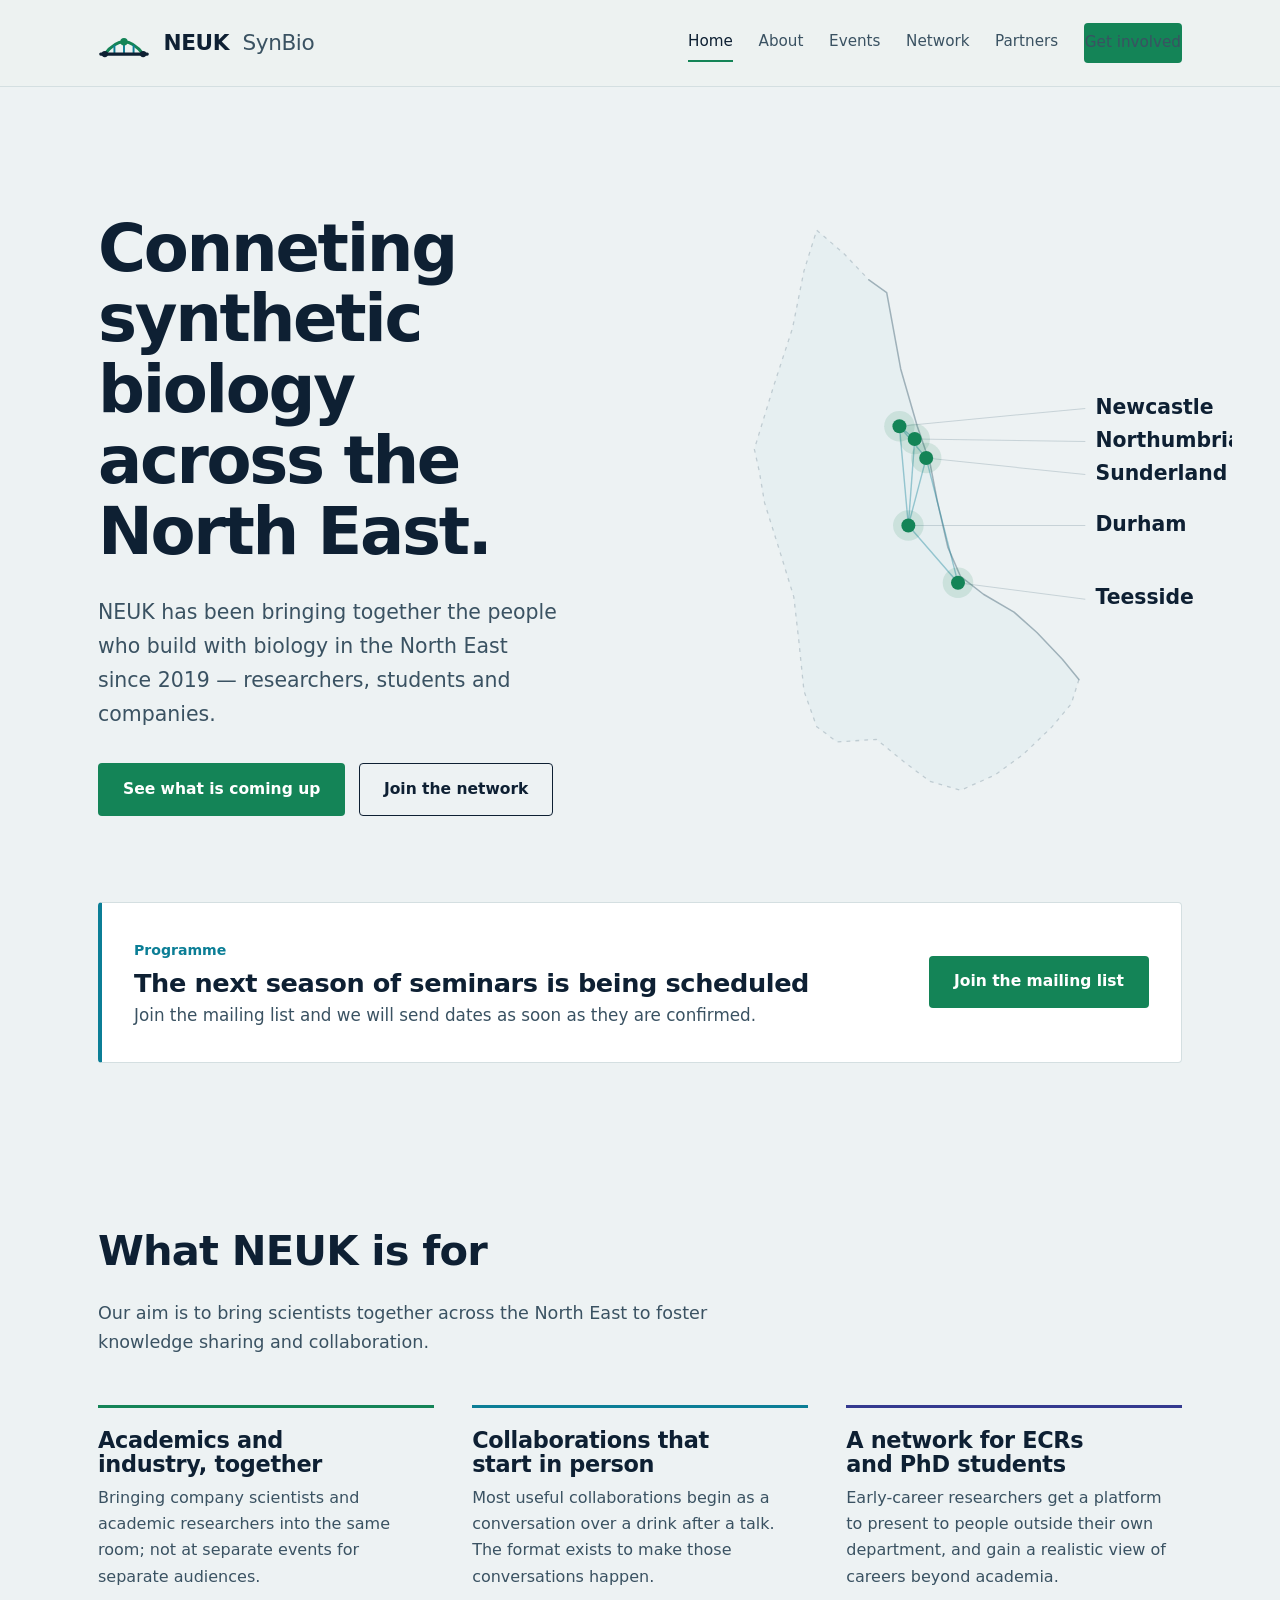
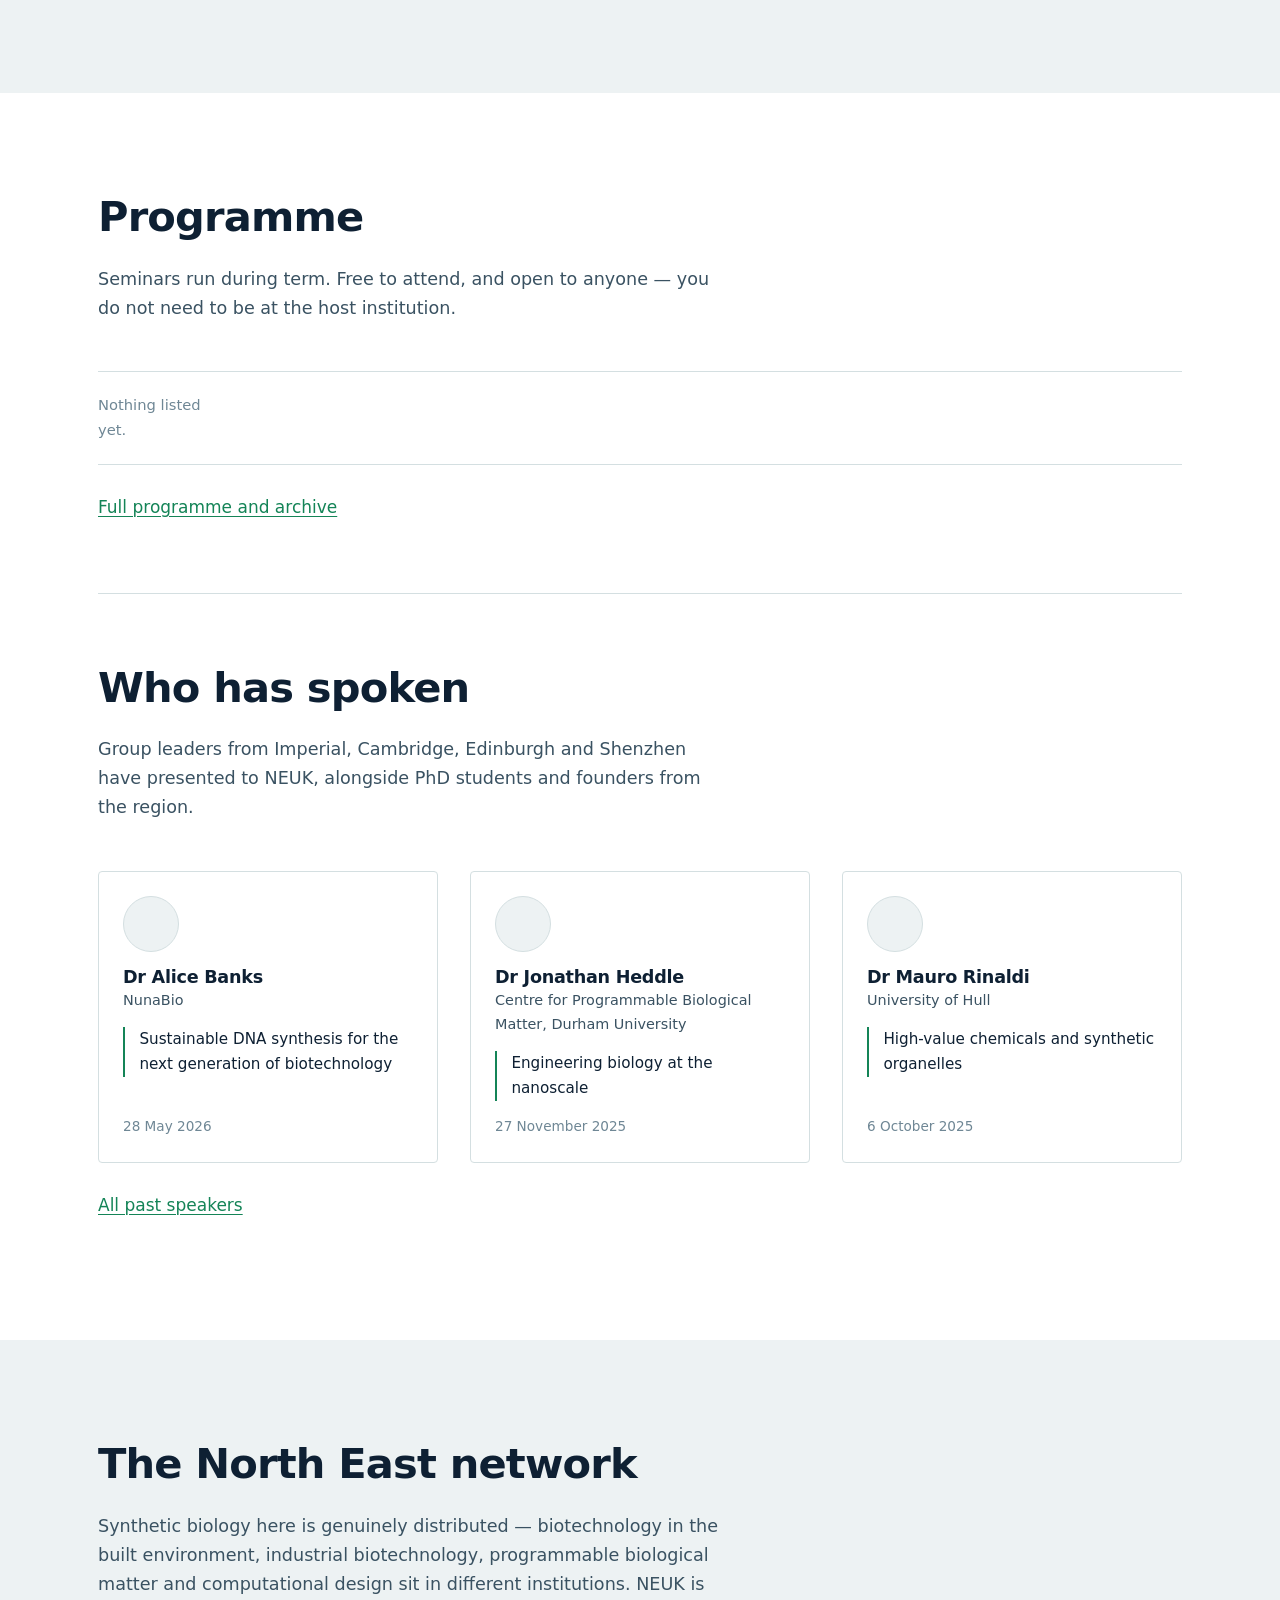
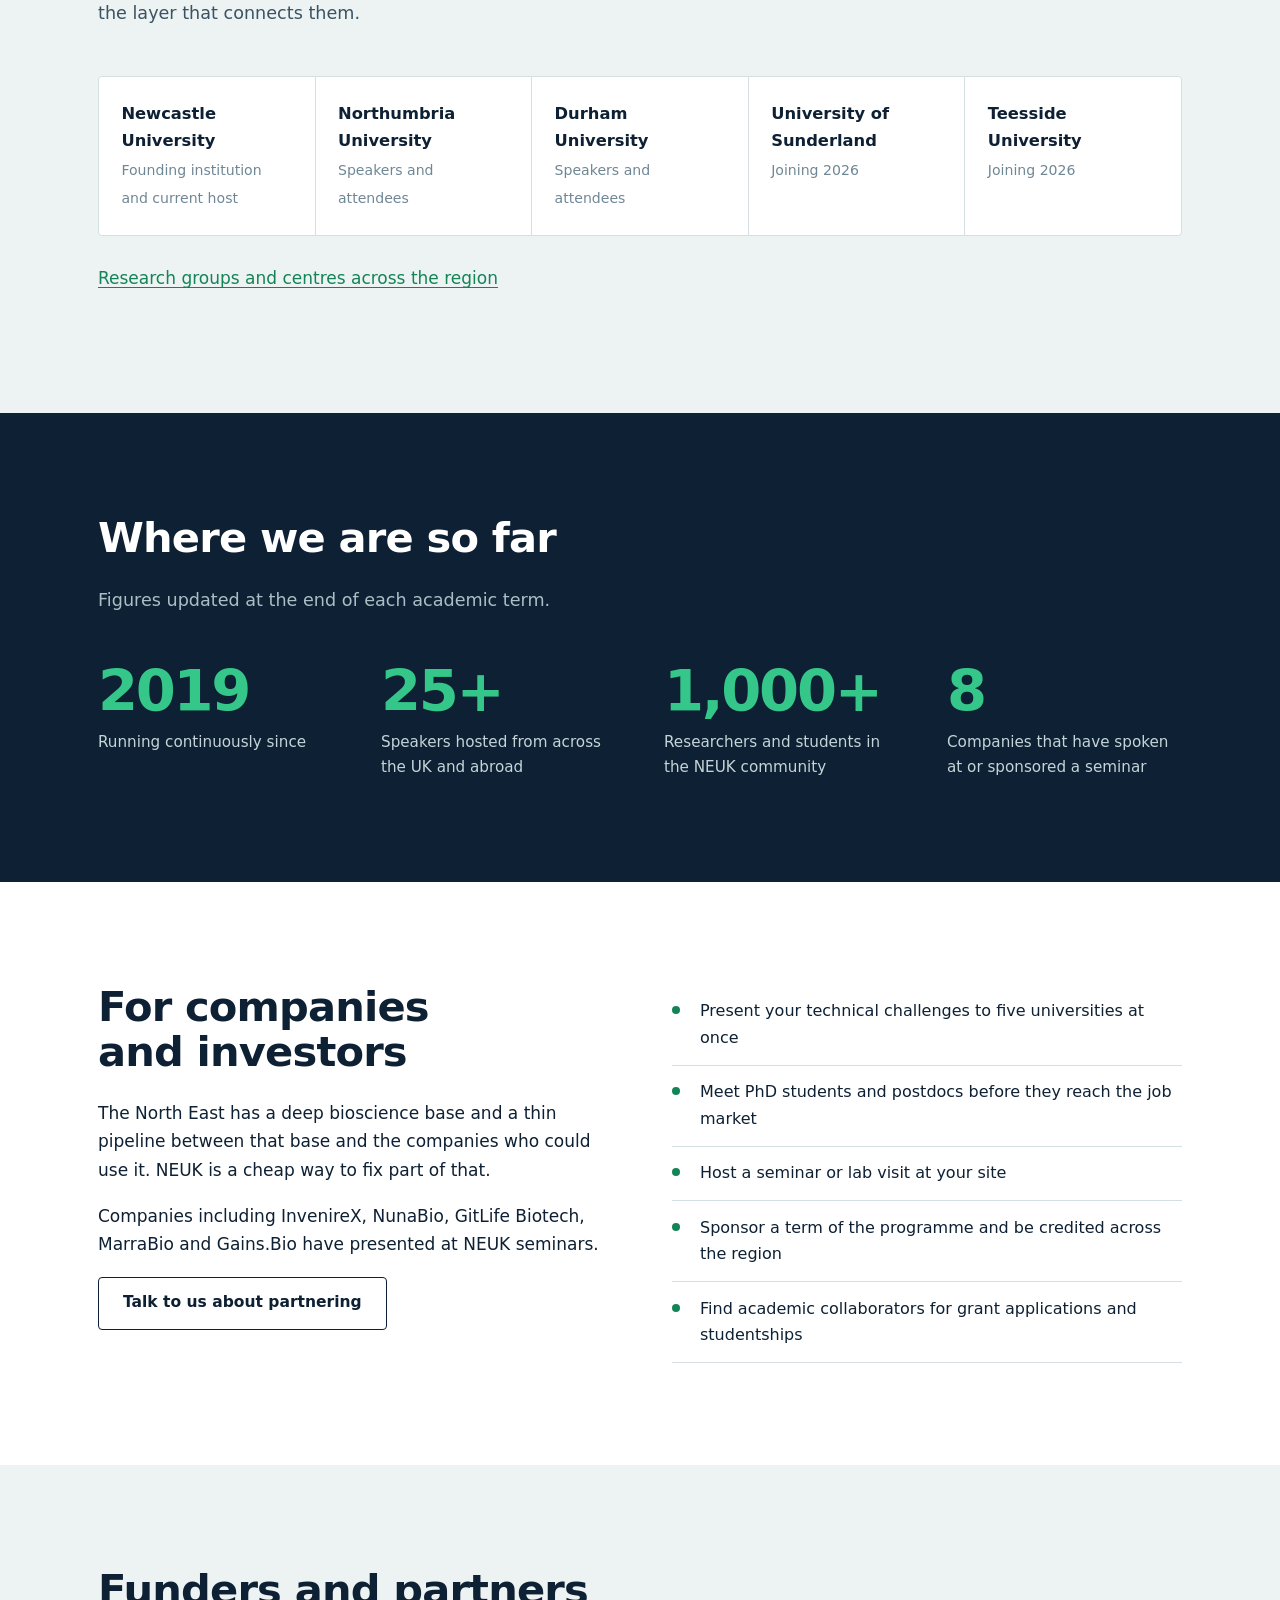
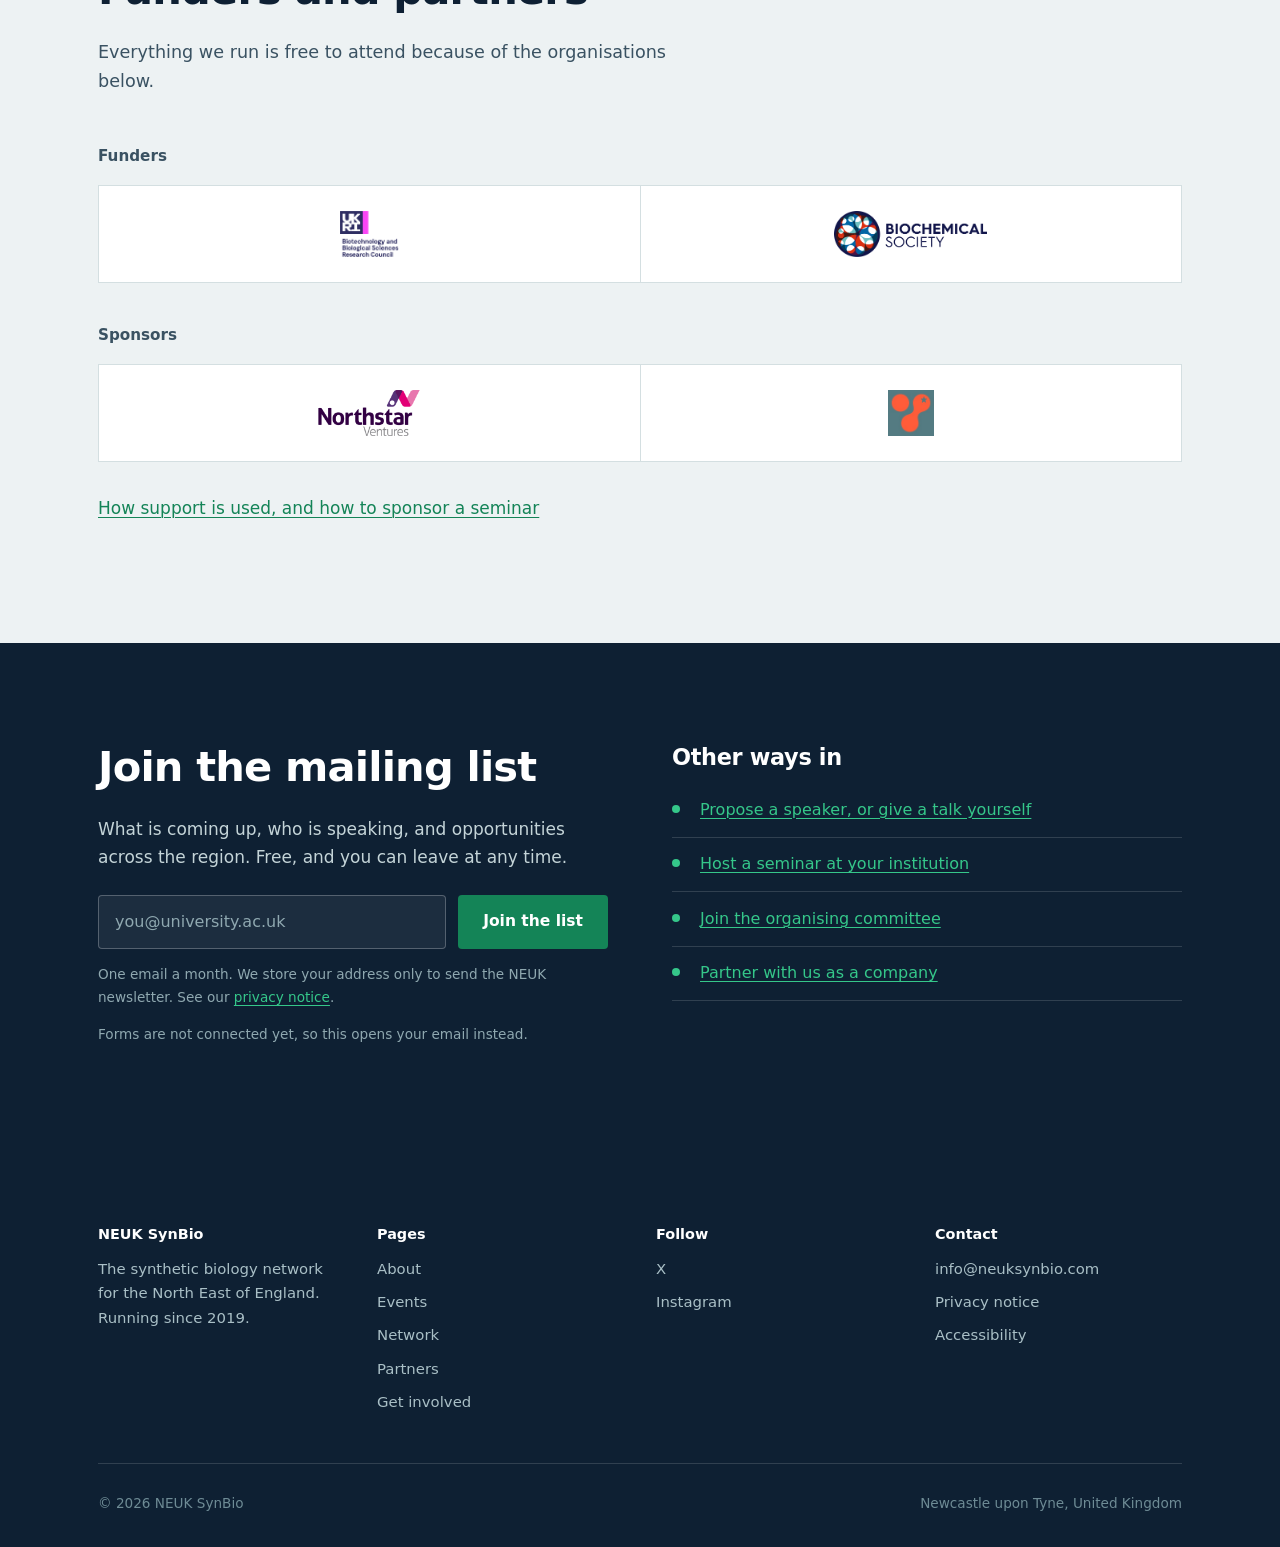
==== commit 2ec512f5: "Revise paragraph about NEUK's aims" ====
--- a/index.html
+++ b/index.html
@@ -131,9 +131,7 @@
       <div class="section-head">
         <h2>What NEUK is for</h2>
         <p>
-          Four aims, unchanged since we started. The science in this region is spread
-          across five universities and a cluster of companies that rarely share a room.
-          We are building the thing that puts them in one.
+          Our aim is to bring scientists together across the North East to foster knowledge sharing and collaboration. 
         </p>
       </div>
       <div class="strands">
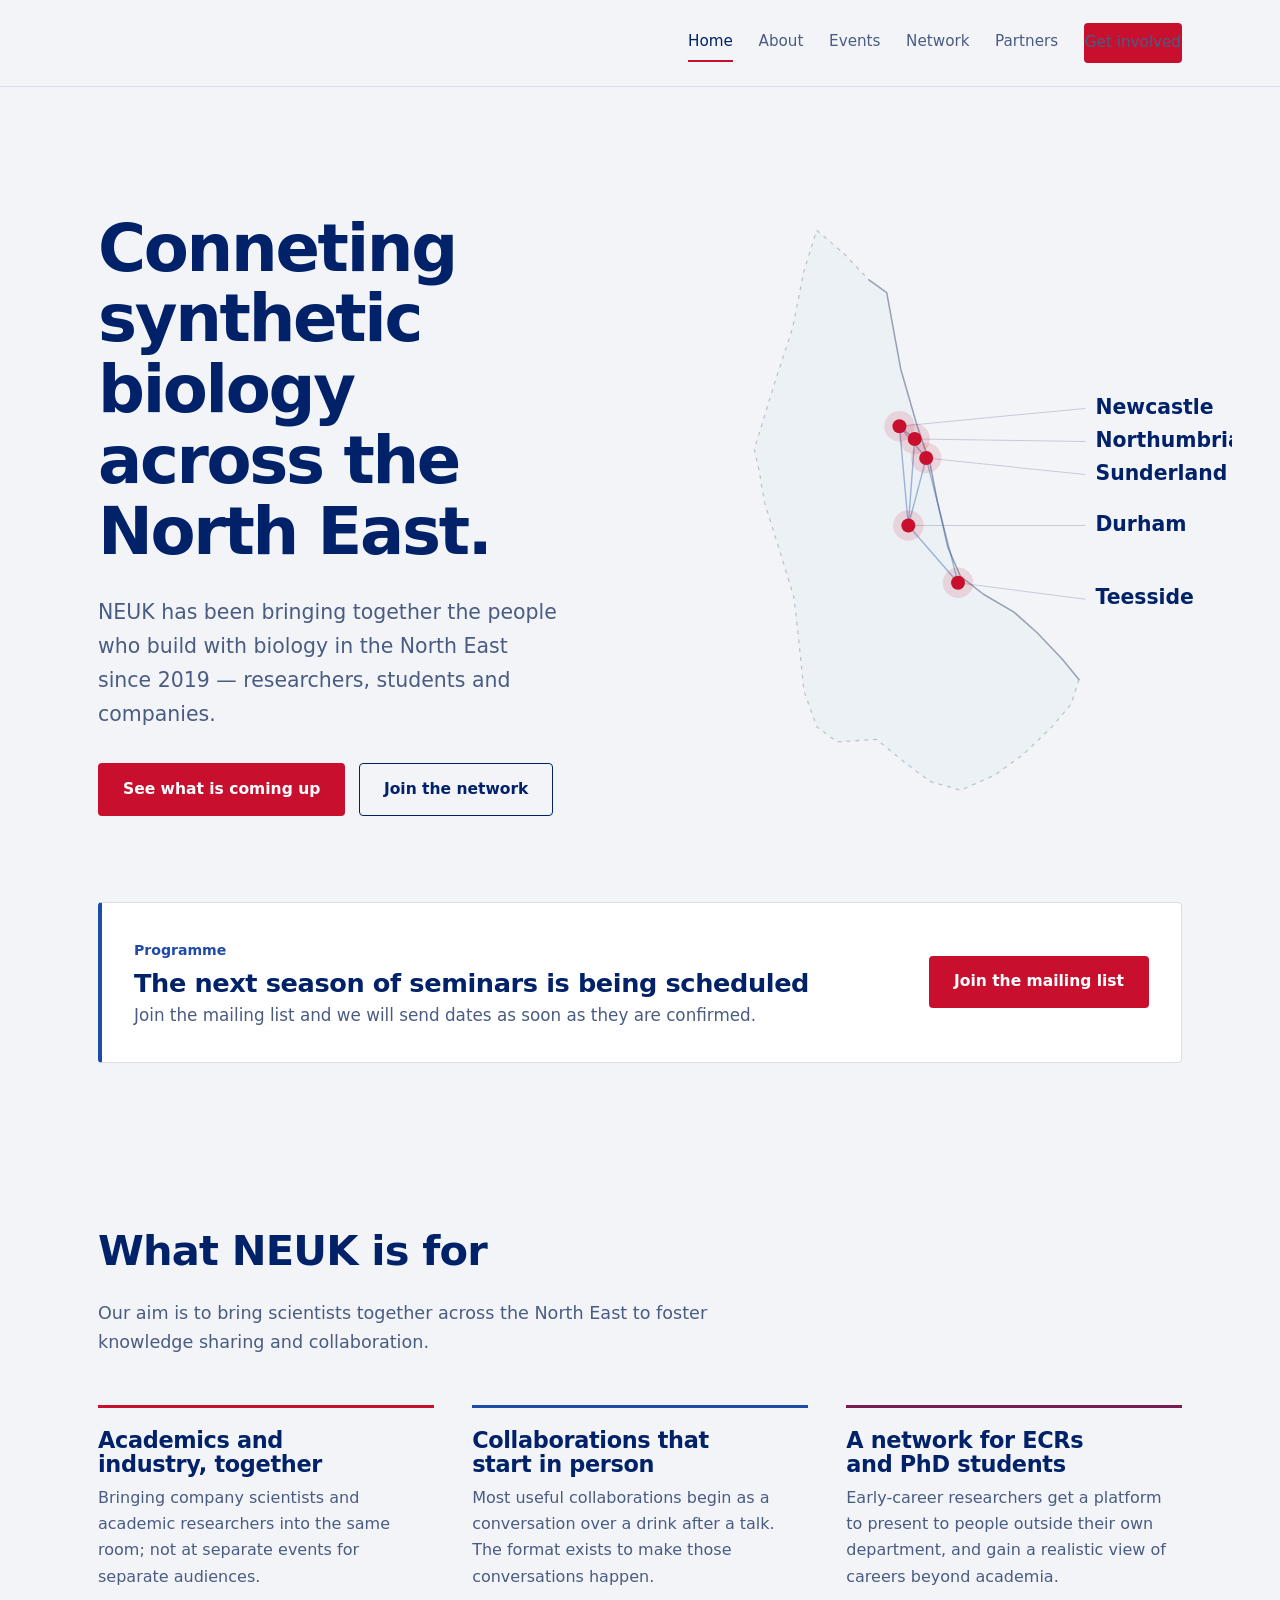
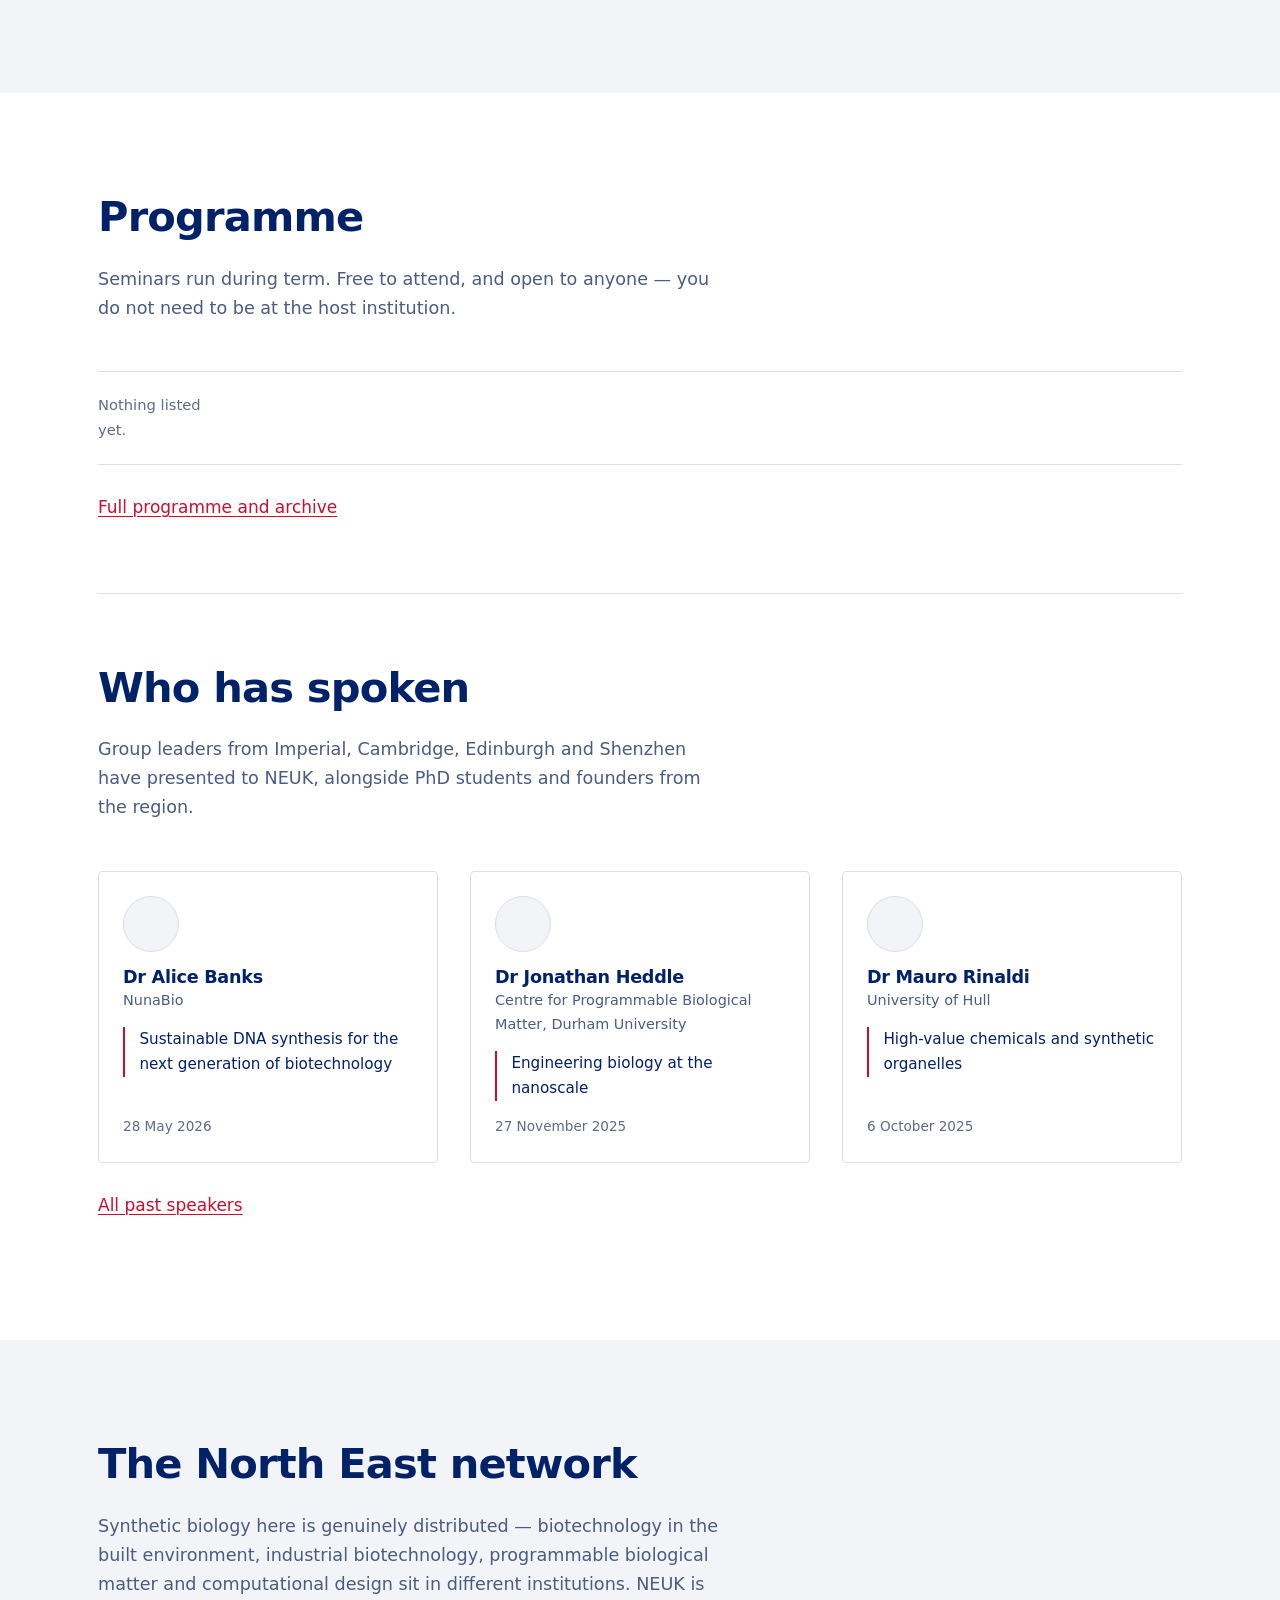
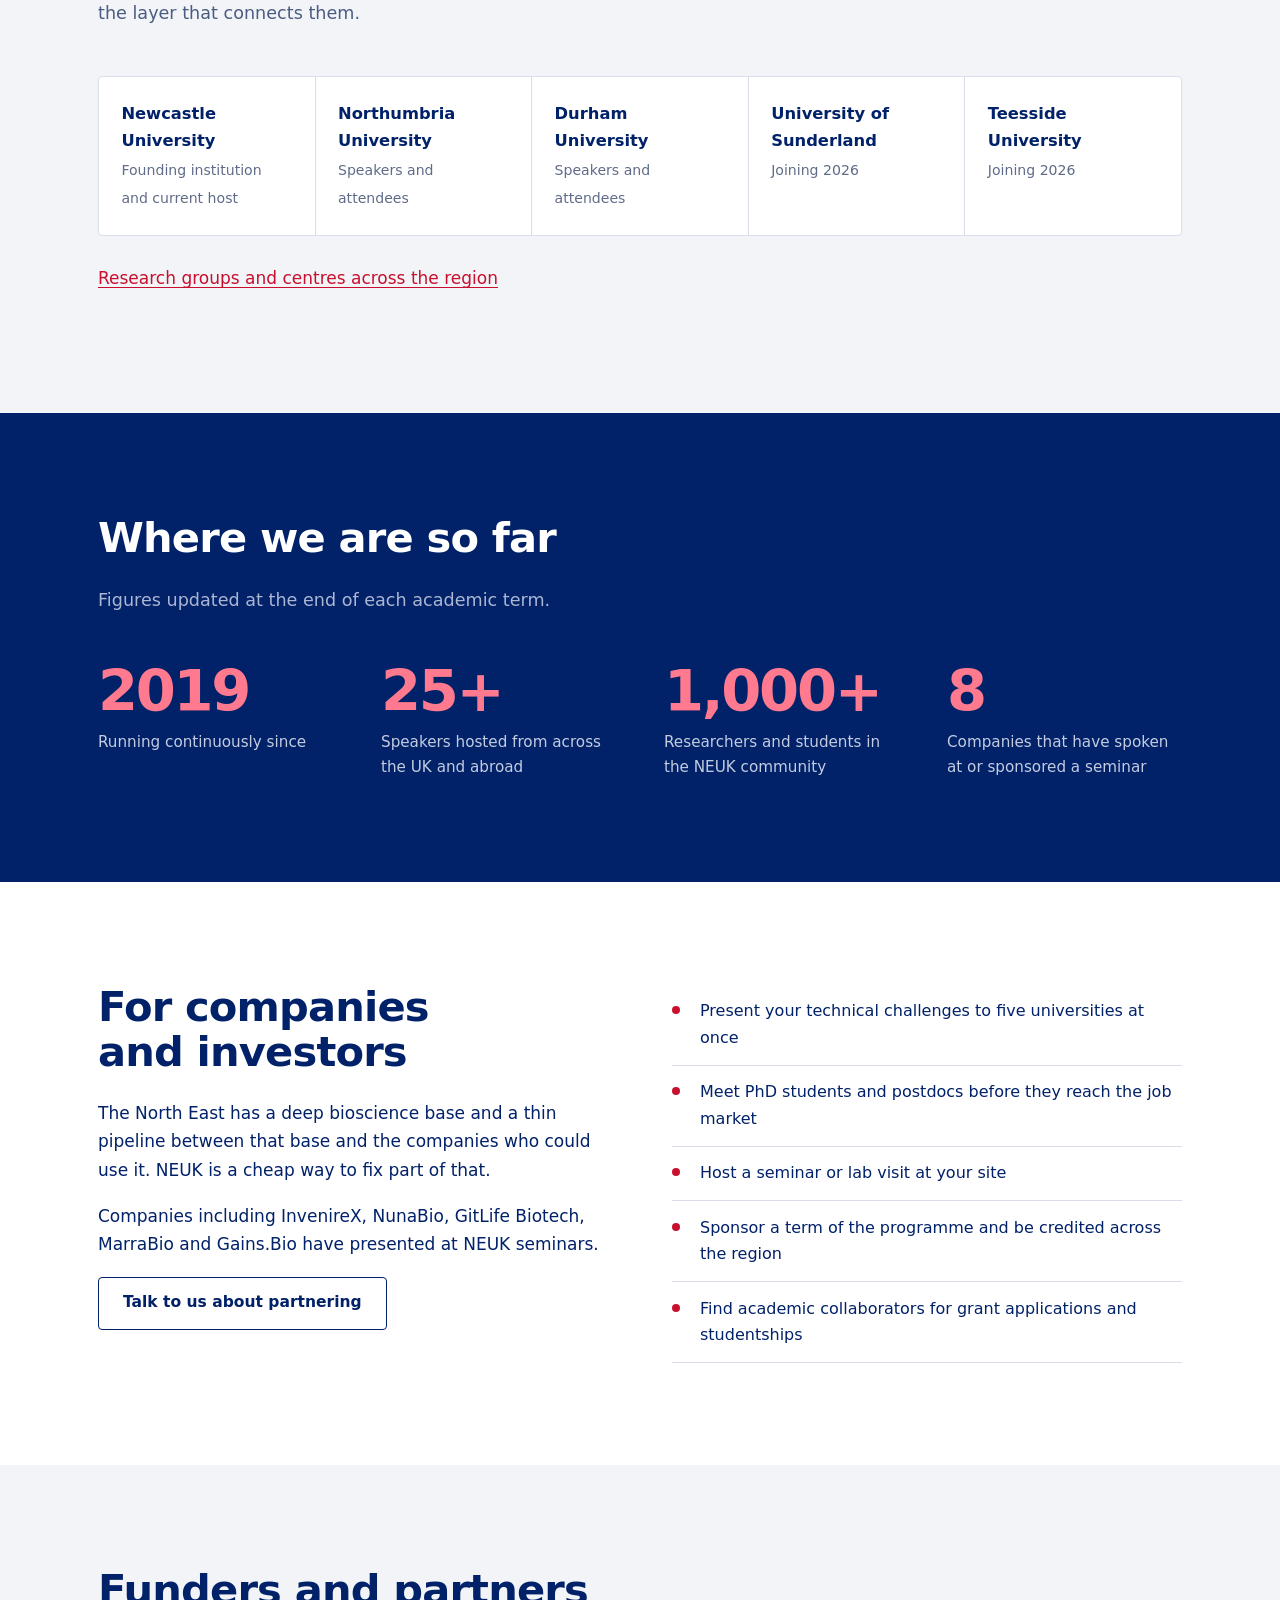
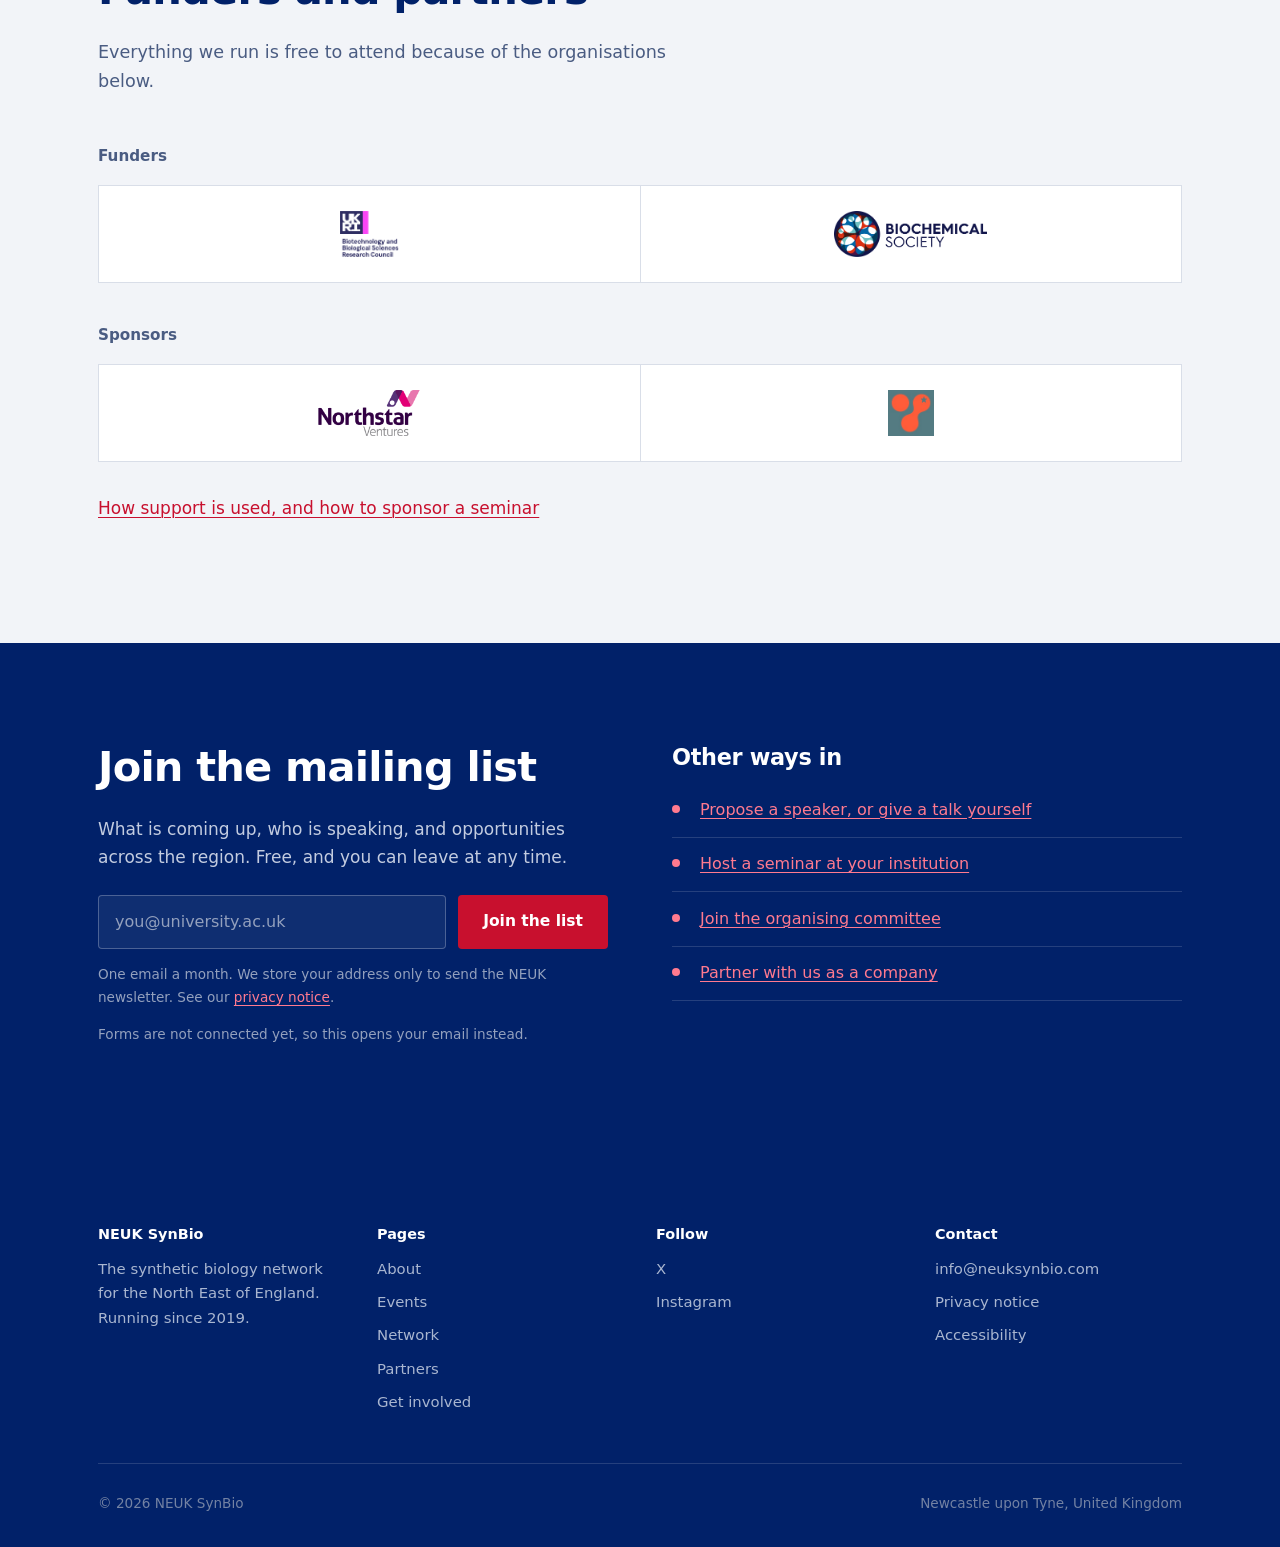
==== commit b4abe71f: "Replace SVG logo with image logo" ====
--- a/index.html
+++ b/index.html
@@ -21,15 +21,7 @@
 <header class="site-header">
   <div class="wrap">
     <a class="brand" href="index.html">
-      <svg width="38" height="28" viewBox="0 0 38 28" aria-hidden="true" focusable="false">
-        <path d="M5 22 Q19 4 33 22" fill="none" stroke="#148457" stroke-width="2.3" stroke-linecap="round"/>
-        <path d="M12 15.3V22M19 13.2V22M26 15.3V22" stroke="#0B7E96" stroke-width="1.4"/>
-        <path d="M2 22H36" stroke="#0E2033" stroke-width="2.3" stroke-linecap="round"/>
-        <circle cx="19" cy="13" r="2.7" fill="#148457"/>
-        <circle cx="5" cy="22" r="2.3" fill="#0E2033"/>
-        <circle cx="33" cy="22" r="2.3" fill="#0E2033"/>
-      </svg>
-      NEUK <span>SynBio</span>
+      <img src="assets/img/NEUK_logo.svg" alt="NEUK SynBio network" class="brand-logo">
     </a>
     <button class="nav-toggle" aria-expanded="false" aria-controls="primary-nav">Menu</button>
     <nav class="nav" id="primary-nav" aria-label="Main">
--- a/assets/css/styles.css
+++ b/assets/css/styles.css
@@ -6,19 +6,20 @@
 
 :root {
   /* --- Colour ---------------------------------------------- */
-  --ink:        #0E2033;   /* deep navy — text, dark sections     */
-  --ink-2:      #3A5262;   /* secondary text                      */
-  --ink-3:      #6F8795;   /* muted text, captions                */
-  --paper:      #EDF2F3;   /* page background                     */
+  /* Taken from the NEUK logo: navy #012169 to red #C8102E.     */
+  --ink:        #012169;   /* logo navy — text, dark sections     */
+  --ink-2:      #4A5C82;   /* secondary text                      */
+  --ink-3:      #5F6B88;   /* muted text, captions                */
+  --paper:      #F2F4F8;   /* page background                     */
   --surface:    #FFFFFF;   /* cards, panels                       */
-  --line:       #D4DFE1;   /* hairlines, borders                  */
-
-  --brand:       #148457;  /* NEUK green — links, buttons, nodes  */
-  --brand-light: #35C78A;  /* the same green, for dark backgrounds*/
-  --accent:      #0B7E96;  /* cyan — "next event", network edges  */
-  --deep:        #343A8F;  /* bridge indigo                       */
-
-  --focus:      #35C78A;
+  --line:       #D9DEE8;   /* hairlines, borders                  */
+
+  --brand:       #C8102E;  /* logo red — links, buttons, nodes    */
+  --brand-light: #FF7A8F;  /* lighter red, for navy backgrounds   */
+  --accent:      #1E4BA8;  /* mid blue — "next event", map edges  */
+  --deep:        #7A1B52;  /* the plum where the gradient crosses */
+
+  --focus:       #1E4BA8;
 
   /* --- Type ------------------------------------------------ */
   --display: 'Space Grotesk', 'Segoe UI', system-ui, sans-serif;
@@ -104,7 +105,7 @@
 
 .site-header {
   position: sticky; top: 0; z-index: 100;
-  background: rgba(237, 242, 241, .88);
+  background: rgba(242, 244, 248, .88);
   backdrop-filter: blur(10px);
   border-bottom: 1px solid var(--line);
 }
@@ -175,7 +176,7 @@
 }
 button.btn { line-height: inherit; }
 .btn-primary { background: var(--brand); color: #fff; }
-.btn-primary:hover { background: #0E6440; color: #fff; }
+.btn-primary:hover { background: #A00D25; color: #fff; }
 .btn-secondary { background: transparent; color: var(--ink); border-color: var(--ink); }
 .btn-secondary:hover { background: var(--ink); color: var(--paper); }
 .btn-onDark { background: transparent; color: var(--paper); border-color: rgba(255,255,255,.45); }
@@ -190,14 +191,14 @@
 
 .band-ink { background: var(--ink); color: var(--paper); }
 .band-ink h2, .band-ink h3 { color: #fff; }
-.band-ink p { color: #C4D4D8; }
+.band-ink p { color: #C3CCE0; }
 .band-ink a { color: var(--brand-light); }
 
 .band-surface { background: var(--surface); }
 
 .section-head { max-width: 58ch; margin-bottom: clamp(2rem, 4vw, 3rem); }
 .section-head p { color: var(--ink-2); font-size: 1.1rem; }
-.band-ink .section-head p { color: #A9BFC6; }
+.band-ink .section-head p { color: #AAB6D2; }
 
 .rule { height: 1px; background: var(--line); border: 0; margin: 0; }
 
@@ -502,7 +503,7 @@
   width: 8px; height: 8px; border-radius: 50%;
   background: var(--brand);
 }
-.band-ink .checklist li { border-bottom-color: rgba(255,255,255,.14); color: #D7E4E7; }
+.band-ink .checklist li { border-bottom-color: rgba(255,255,255,.14); color: #D5DCEB; }
 .band-ink .checklist li::before { background: var(--brand-light); }
 
 /* ============================================================
@@ -551,7 +552,7 @@
 .band-ink .signup input[type="email"] {
   background: rgba(255,255,255,.06); border-color: rgba(255,255,255,.25); color: #fff;
 }
-.band-ink .signup input::placeholder { color: #8FA8B0; }
+.band-ink .signup input::placeholder { color: #93A0BD; }
 
 .field { margin-bottom: 1.15rem; }
 .field label {
@@ -573,7 +574,7 @@
 }
 
 .form-note { font-size: .85rem; color: var(--ink-3); margin-top: .9rem; }
-.band-ink .form-note { color: #8FA8B0; }
+.band-ink .form-note { color: #93A0BD; }
 .form-done {
   border-left: 3px solid var(--brand);
   padding: 1rem 1.25rem;
@@ -599,7 +600,7 @@
    ============================================================ */
 
 .site-footer {
-  background: var(--ink); color: #A9BFC6;
+  background: var(--ink); color: #A9B6D0;
   padding-block: clamp(2.5rem, 5vw, 4rem) 2rem;
   font-size: .93rem;
 }
@@ -616,13 +617,13 @@
 }
 .site-footer ul { list-style: none; margin: 0; padding: 0; }
 .site-footer li { margin-bottom: .55rem; }
-.site-footer a { color: #A9BFC6; text-decoration: none; }
+.site-footer a { color: #A9B6D0; text-decoration: none; }
 .site-footer a:hover { color: #fff; text-decoration: underline; }
 .footer-bottom {
   padding-top: 1.75rem;
   display: flex; flex-wrap: wrap; gap: 1rem 2rem;
   justify-content: space-between;
-  font-size: .85rem; color: #6E8B95;
+  font-size: .85rem; color: #7382A3;
 }
 
 /* ============================================================
